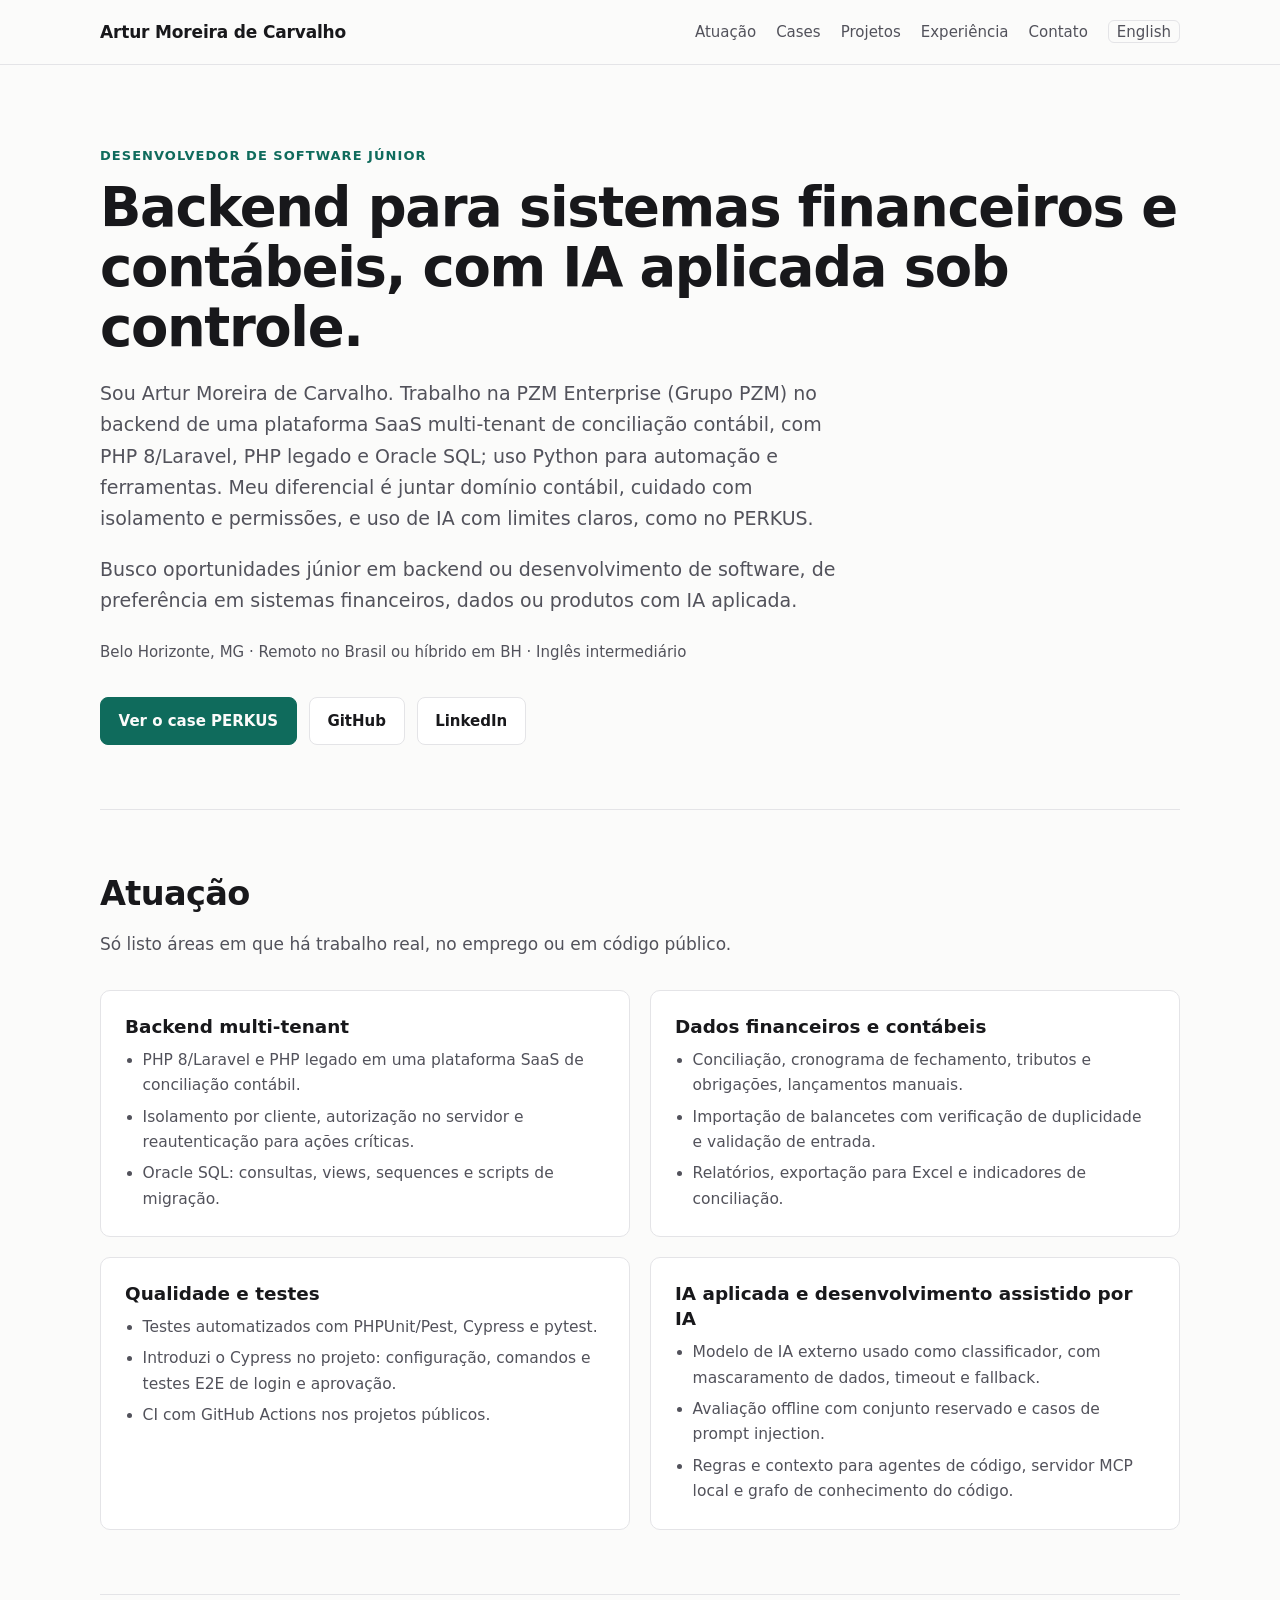
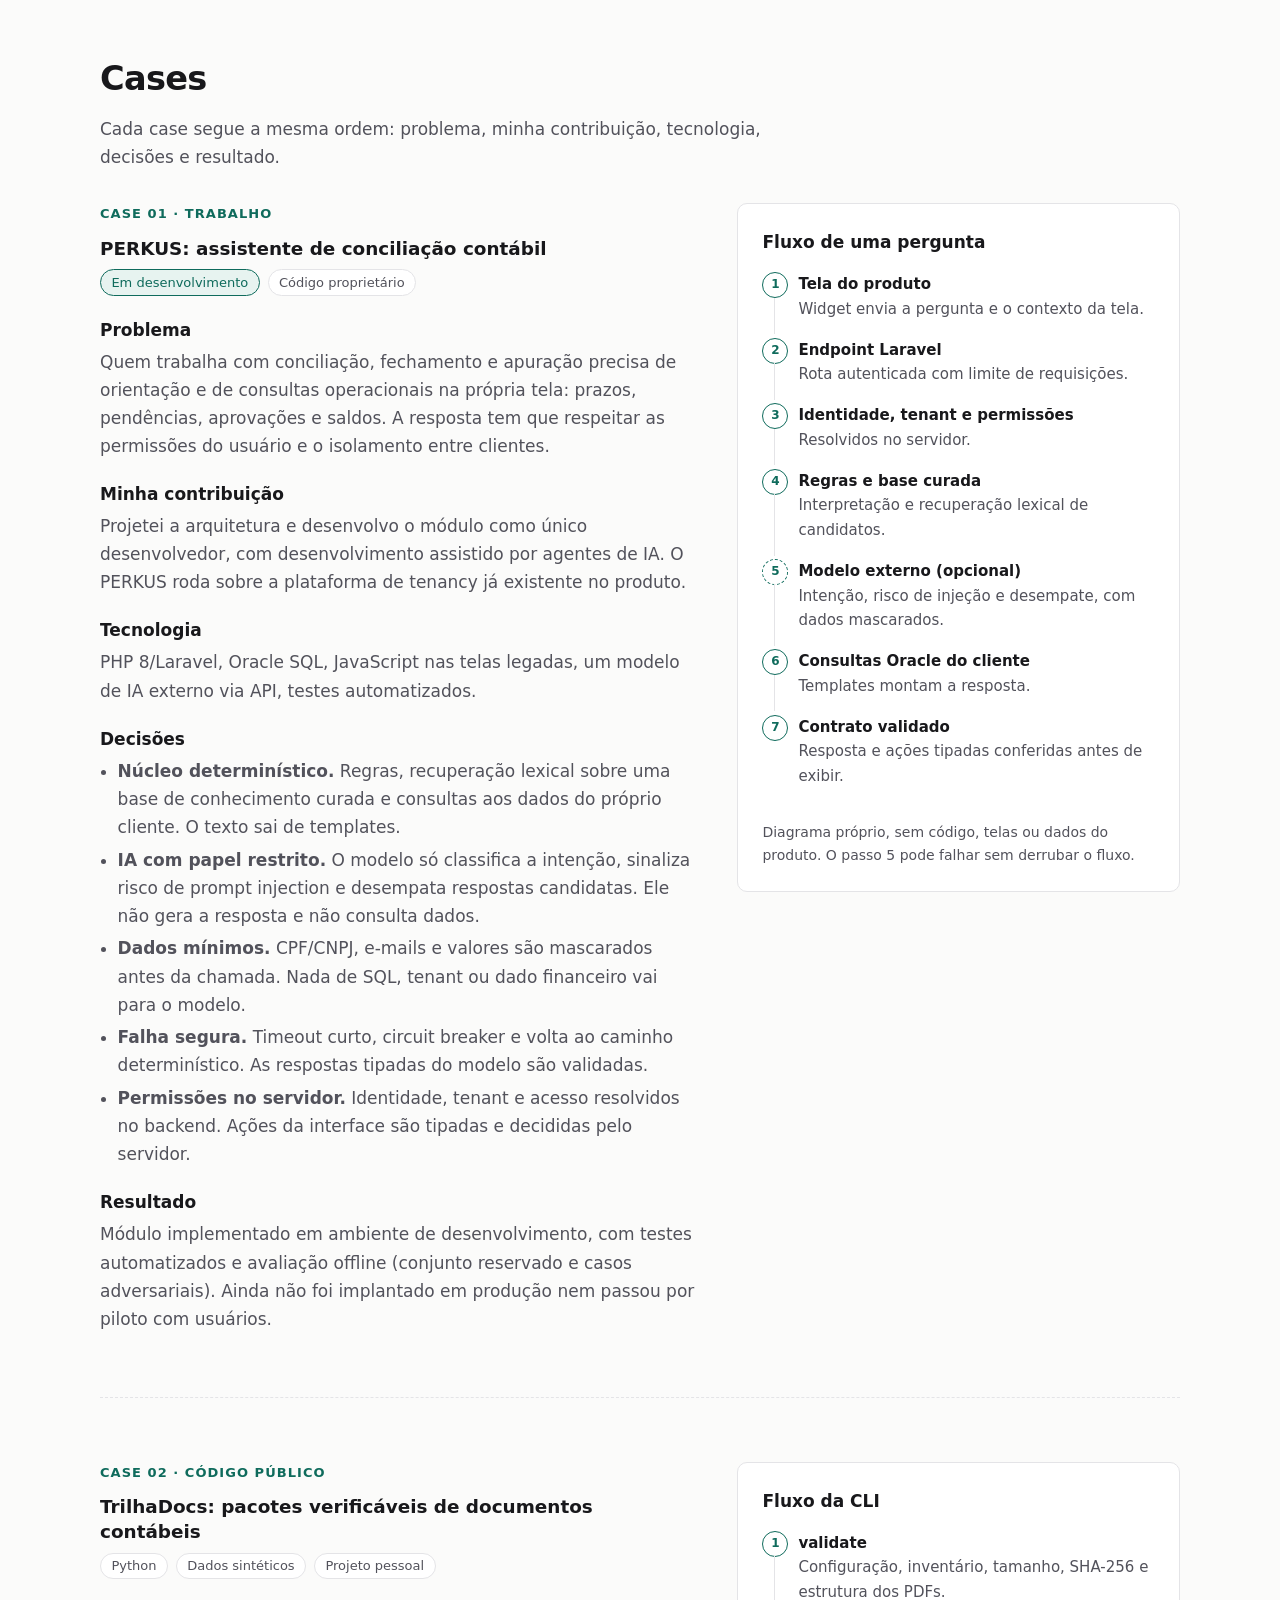
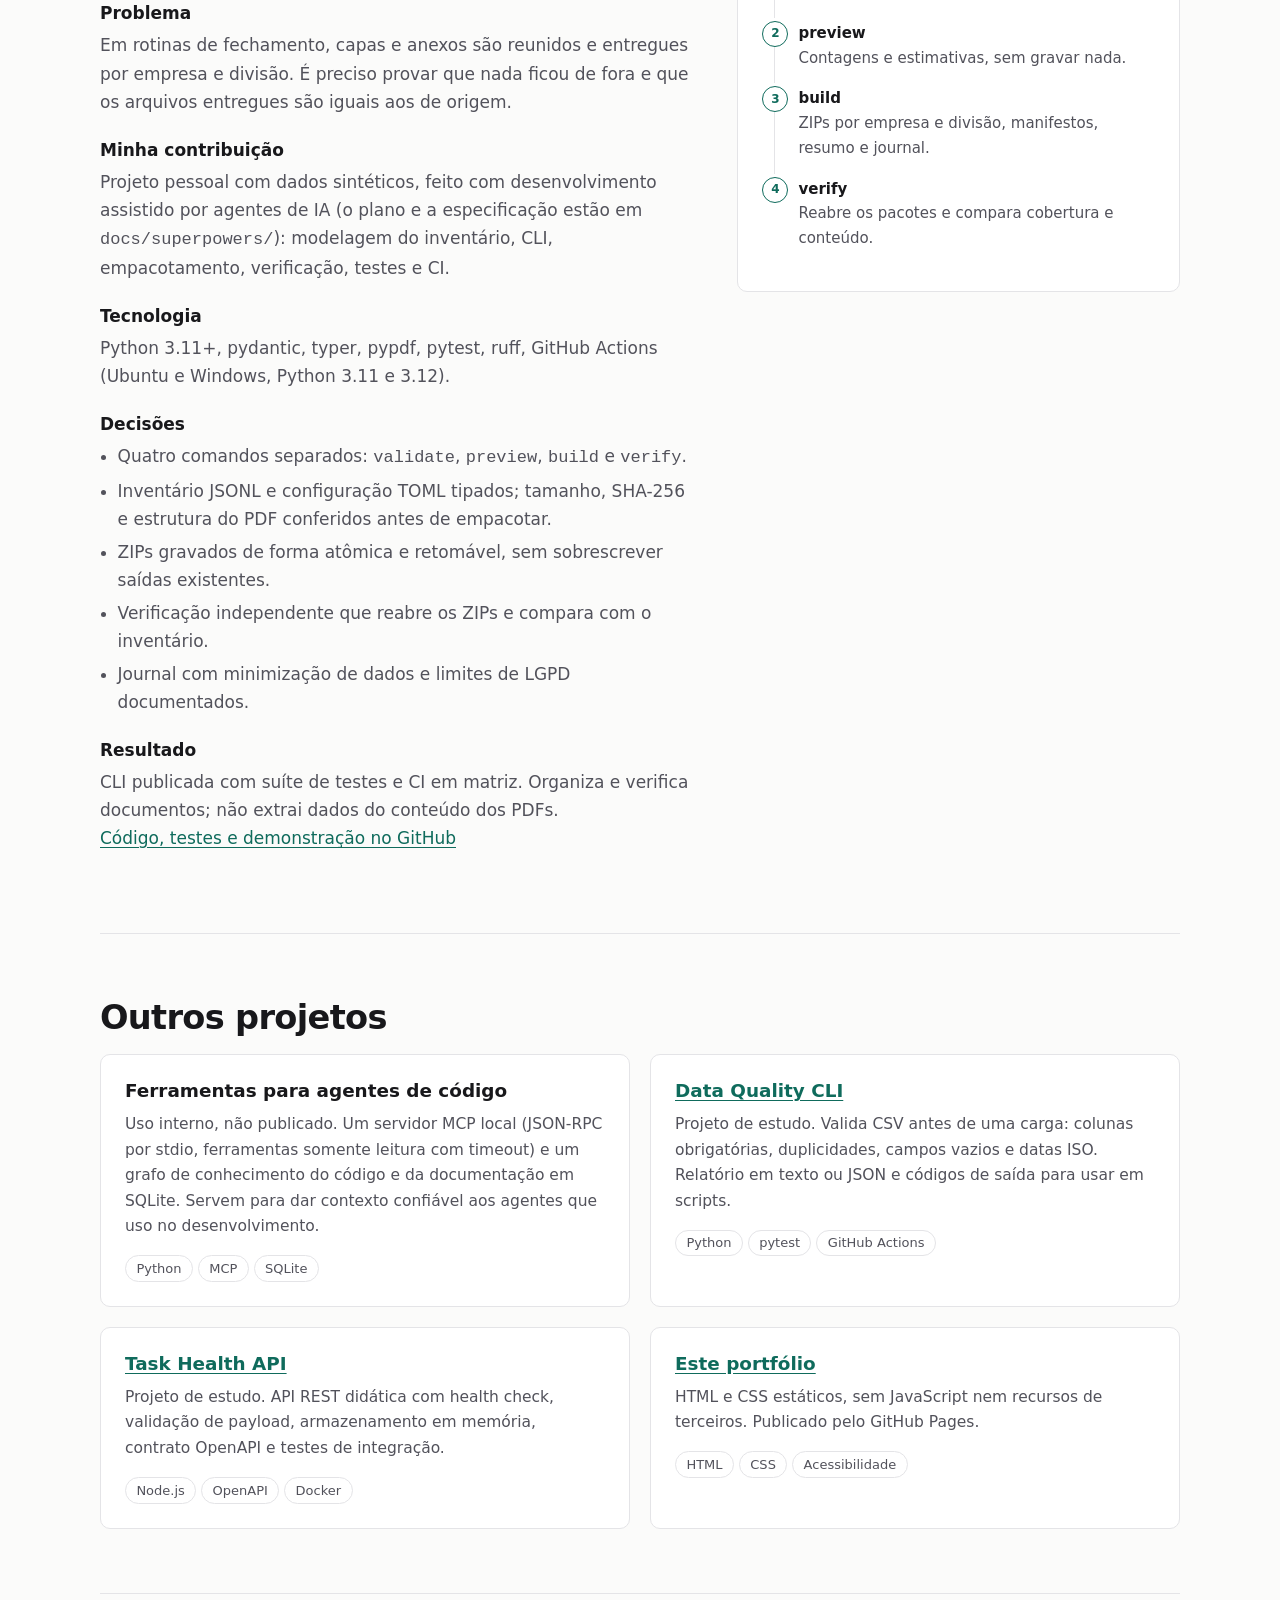
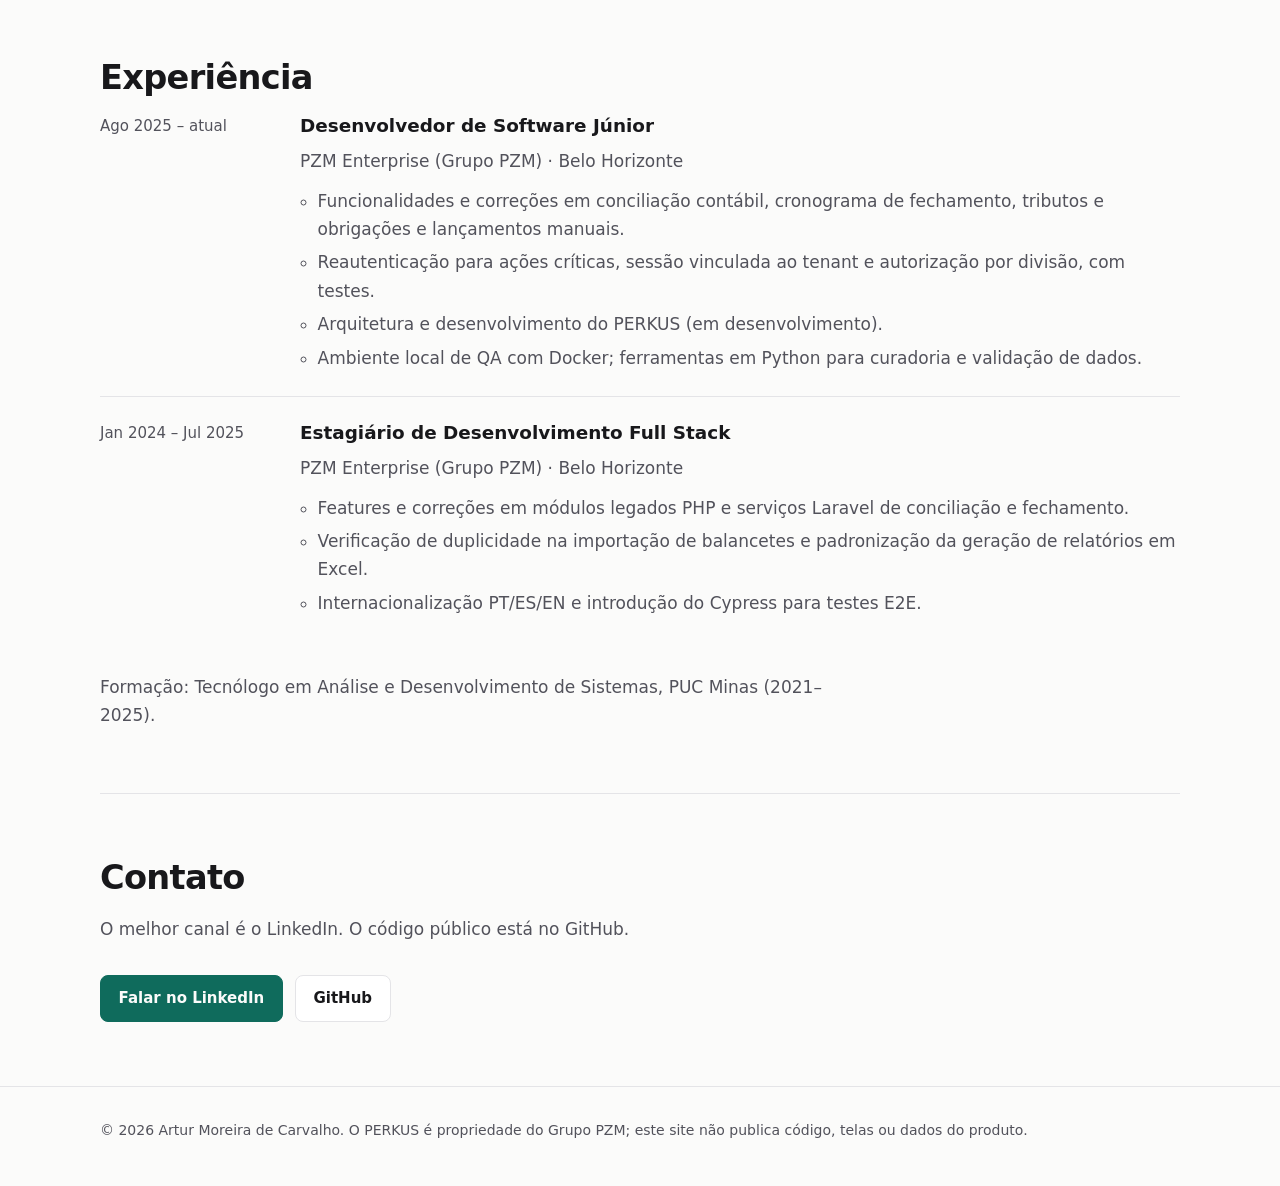
==== index.html @ d2b2ecf2 "fix: align Python role, intern title and TrilhaDocs authorship note" ====
<!doctype html>
<html lang="pt-BR">
<head>
  <meta charset="utf-8" />
  <meta name="viewport" content="width=device-width, initial-scale=1" />
  <title>Artur Moreira de Carvalho | Desenvolvedor de Software Júnior · Backend e sistemas contábeis</title>
  <meta name="description" content="Desenvolvedor de software júnior em Belo Horizonte. Backend PHP/Laravel, SQL/Oracle e Python em sistemas financeiros e contábeis multi-tenant. Case PERKUS: IA aplicada com controles." />
  <meta name="author" content="Artur Moreira de Carvalho" />
  <meta name="theme-color" content="#fbfbfa" media="(prefers-color-scheme: light)" />
  <meta name="theme-color" content="#111113" media="(prefers-color-scheme: dark)" />
  <link rel="canonical" href="https://arturmoreiradecarvalho.github.io/artur-portfolio/" />
  <link rel="alternate" hreflang="pt-BR" href="https://arturmoreiradecarvalho.github.io/artur-portfolio/" />
  <link rel="alternate" hreflang="en" href="https://arturmoreiradecarvalho.github.io/artur-portfolio/en/" />
  <link rel="alternate" hreflang="x-default" href="https://arturmoreiradecarvalho.github.io/artur-portfolio/" />
  <meta property="og:type" content="profile" />
  <meta property="og:locale" content="pt_BR" />
  <meta property="og:locale:alternate" content="en_US" />
  <meta property="og:site_name" content="Artur Moreira de Carvalho" />
  <meta property="og:url" content="https://arturmoreiradecarvalho.github.io/artur-portfolio/" />
  <meta property="og:title" content="Artur Moreira de Carvalho | Backend, sistemas contábeis e IA aplicada" />
  <meta property="og:description" content="Backend PHP/Laravel, SQL/Oracle e Python em sistemas financeiros e contábeis multi-tenant. Cases PERKUS e TrilhaDocs." />
  <meta property="og:image" content="https://arturmoreiradecarvalho.github.io/artur-portfolio/og-image.png" />
  <meta property="og:image:alt" content="Artur Moreira de Carvalho, Desenvolvedor de Software Júnior. Backend PHP/Laravel, SQL/Oracle e Python. Sistemas financeiros e contábeis. IA aplicada." />
  <meta property="og:image:width" content="1200" />
  <meta property="og:image:height" content="630" />
  <meta name="twitter:card" content="summary_large_image" />
  <meta name="twitter:title" content="Artur Moreira de Carvalho | Backend, sistemas contábeis e IA aplicada" />
  <meta name="twitter:description" content="Backend PHP/Laravel, SQL/Oracle e Python em sistemas financeiros e contábeis. Cases PERKUS e TrilhaDocs." />
  <meta name="twitter:image" content="https://arturmoreiradecarvalho.github.io/artur-portfolio/og-image.png" />
  <link rel="icon" href="assets/favicon.svg" type="image/svg+xml" />
  <link rel="stylesheet" href="styles.css" />
  <script type="application/ld+json">
  {
    "@context": "https://schema.org",
    "@type": "Person",
    "name": "Artur Moreira de Carvalho",
    "jobTitle": "Desenvolvedor de Software Júnior",
    "worksFor": { "@type": "Organization", "name": "Grupo PZM" },
    "address": { "@type": "PostalAddress", "addressLocality": "Belo Horizonte", "addressRegion": "MG", "addressCountry": "BR" },
    "url": "https://arturmoreiradecarvalho.github.io/artur-portfolio/",
    "sameAs": ["https://github.com/ArturMoreiraDeCarvalho", "https://www.linkedin.com/in/artur-moreira-de-carvalho3336/"],
    "knowsAbout": ["PHP", "Laravel", "SQL", "Oracle Database", "Python", "Multi-tenant SaaS", "Accounting reconciliation", "Applied AI", "Automated testing"]
  }
  </script>
</head>
<body>
  <a class="skip-link" href="#conteudo">Pular para o conteúdo</a>
  <header class="site-header">
    <nav class="nav container" aria-label="Navegação principal">
      <a class="brand" href="#conteudo">Artur Moreira de Carvalho</a>
      <ul>
        <li><a href="#atuacao">Atuação</a></li>
        <li><a href="#cases">Cases</a></li>
        <li><a href="#projetos">Projetos</a></li>
        <li><a href="#experiencia">Experiência</a></li>
        <li><a href="#contato">Contato</a></li>
        <li><a class="lang" href="en/" hreflang="en" lang="en">English</a></li>
      </ul>
    </nav>
  </header>

  <main id="conteudo">
    <section class="hero container" aria-labelledby="titulo">
      <p class="eyebrow">Desenvolvedor de Software Júnior</p>
      <h1 id="titulo">Backend para sistemas financeiros e contábeis, com IA aplicada sob controle.</h1>
      <p class="lead">Sou Artur Moreira de Carvalho. Trabalho na PZM Enterprise (Grupo PZM) no backend de uma plataforma SaaS multi-tenant de conciliação contábil, com PHP 8/Laravel, PHP legado e Oracle SQL; uso Python para automação e ferramentas. Meu diferencial é juntar domínio contábil, cuidado com isolamento e permissões, e uso de IA com limites claros, como no PERKUS.</p>
      <p class="lead">Busco oportunidades júnior em backend ou desenvolvimento de software, de preferência em sistemas financeiros, dados ou produtos com IA aplicada.</p>
      <p class="meta">Belo Horizonte, MG · Remoto no Brasil ou híbrido em BH · Inglês intermediário</p>
      <div class="actions">
        <a class="button primary" href="#perkus">Ver o case PERKUS</a>
        <a class="button" href="https://github.com/ArturMoreiraDeCarvalho" rel="noopener noreferrer">GitHub</a>
        <a class="button" href="https://www.linkedin.com/in/artur-moreira-de-carvalho3336/" rel="noopener noreferrer">LinkedIn</a>
      </div>
    </section>

    <section id="atuacao" class="section container" aria-labelledby="atuacao-titulo">
      <h2 id="atuacao-titulo">Atuação</h2>
      <p class="section-intro">Só listo áreas em que há trabalho real, no emprego ou em código público.</p>
      <div class="grid grid-2">
        <article class="card">
          <h3>Backend multi-tenant</h3>
          <ul>
            <li>PHP 8/Laravel e PHP legado em uma plataforma SaaS de conciliação contábil.</li>
            <li>Isolamento por cliente, autorização no servidor e reautenticação para ações críticas.</li>
            <li>Oracle SQL: consultas, views, sequences e scripts de migração.</li>
          </ul>
        </article>
        <article class="card">
          <h3>Dados financeiros e contábeis</h3>
          <ul>
            <li>Conciliação, cronograma de fechamento, tributos e obrigações, lançamentos manuais.</li>
            <li>Importação de balancetes com verificação de duplicidade e validação de entrada.</li>
            <li>Relatórios, exportação para Excel e indicadores de conciliação.</li>
          </ul>
        </article>
        <article class="card">
          <h3>Qualidade e testes</h3>
          <ul>
            <li>Testes automatizados com PHPUnit/Pest, Cypress e pytest.</li>
            <li>Introduzi o Cypress no projeto: configuração, comandos e testes E2E de login e aprovação.</li>
            <li>CI com GitHub Actions nos projetos públicos.</li>
          </ul>
        </article>
        <article class="card">
          <h3>IA aplicada e desenvolvimento assistido por IA</h3>
          <ul>
            <li>Modelo de IA externo usado como classificador, com mascaramento de dados, timeout e fallback.</li>
            <li>Avaliação offline com conjunto reservado e casos de prompt injection.</li>
            <li>Regras e contexto para agentes de código, servidor MCP local e grafo de conhecimento do código.</li>
          </ul>
        </article>
      </div>
    </section>

    <section id="cases" class="section container" aria-labelledby="cases-titulo">
      <h2 id="cases-titulo">Cases</h2>
      <p class="section-intro">Cada case segue a mesma ordem: problema, minha contribuição, tecnologia, decisões e resultado.</p>

      <article id="perkus" class="case" aria-labelledby="perkus-titulo">
        <div>
          <p class="eyebrow">Case 01 · Trabalho</p>
          <h3 id="perkus-titulo">PERKUS: assistente de conciliação contábil</h3>
          <div class="case-meta"><span class="tag status">Em desenvolvimento</span><span class="tag">Código proprietário</span></div>
          <dl>
            <dt>Problema</dt>
            <dd>Quem trabalha com conciliação, fechamento e apuração precisa de orientação e de consultas operacionais na própria tela: prazos, pendências, aprovações e saldos. A resposta tem que respeitar as permissões do usuário e o isolamento entre clientes.</dd>
            <dt>Minha contribuição</dt>
            <dd>Projetei a arquitetura e desenvolvo o módulo como único desenvolvedor, com desenvolvimento assistido por agentes de IA. O PERKUS roda sobre a plataforma de tenancy já existente no produto.</dd>
            <dt>Tecnologia</dt>
            <dd>PHP 8/Laravel, Oracle SQL, JavaScript nas telas legadas, um modelo de IA externo via API, testes automatizados.</dd>
            <dt>Decisões</dt>
            <dd>
              <ul>
                <li><strong>Núcleo determinístico.</strong> Regras, recuperação lexical sobre uma base de conhecimento curada e consultas aos dados do próprio cliente. O texto sai de templates.</li>
                <li><strong>IA com papel restrito.</strong> O modelo só classifica a intenção, sinaliza risco de prompt injection e desempata respostas candidatas. Ele não gera a resposta e não consulta dados.</li>
                <li><strong>Dados mínimos.</strong> CPF/CNPJ, e-mails e valores são mascarados antes da chamada. Nada de SQL, tenant ou dado financeiro vai para o modelo.</li>
                <li><strong>Falha segura.</strong> Timeout curto, circuit breaker e volta ao caminho determinístico. As respostas tipadas do modelo são validadas.</li>
                <li><strong>Permissões no servidor.</strong> Identidade, tenant e acesso resolvidos no backend. Ações da interface são tipadas e decididas pelo servidor.</li>
              </ul>
            </dd>
            <dt>Resultado</dt>
            <dd>Módulo implementado em ambiente de desenvolvimento, com testes automatizados e avaliação offline (conjunto reservado e casos adversariais). Ainda não foi implantado em produção nem passou por piloto com usuários.</dd>
          </dl>
        </div>
        <figure class="diagram" aria-labelledby="perkus-fluxo">
          <figcaption id="perkus-fluxo">Fluxo de uma pergunta</figcaption>
          <ol>
            <li><strong>Tela do produto</strong>Widget envia a pergunta e o contexto da tela.</li>
            <li><strong>Endpoint Laravel</strong>Rota autenticada com limite de requisições.</li>
            <li><strong>Identidade, tenant e permissões</strong>Resolvidos no servidor.</li>
            <li><strong>Regras e base curada</strong>Interpretação e recuperação lexical de candidatos.</li>
            <li class="optional"><strong>Modelo externo (opcional)</strong>Intenção, risco de injeção e desempate, com dados mascarados.</li>
            <li><strong>Consultas Oracle do cliente</strong>Templates montam a resposta.</li>
            <li><strong>Contrato validado</strong>Resposta e ações tipadas conferidas antes de exibir.</li>
          </ol>
          <p class="note">Diagrama próprio, sem código, telas ou dados do produto. O passo 5 pode falhar sem derrubar o fluxo.</p>
        </figure>
      </article>

      <article id="trilhadocs" class="case" aria-labelledby="trilhadocs-titulo">
        <div>
          <p class="eyebrow">Case 02 · Código público</p>
          <h3 id="trilhadocs-titulo">TrilhaDocs: pacotes verificáveis de documentos contábeis</h3>
          <div class="case-meta"><span class="tag">Python</span><span class="tag">Dados sintéticos</span><span class="tag">Projeto pessoal</span></div>
          <dl>
            <dt>Problema</dt>
            <dd>Em rotinas de fechamento, capas e anexos são reunidos e entregues por empresa e divisão. É preciso provar que nada ficou de fora e que os arquivos entregues são iguais aos de origem.</dd>
            <dt>Minha contribuição</dt>
            <dd>Projeto pessoal com dados sintéticos, feito com desenvolvimento assistido por agentes de IA (o plano e a especificação estão em <code>docs/superpowers/</code>): modelagem do inventário, CLI, empacotamento, verificação, testes e CI.</dd>
            <dt>Tecnologia</dt>
            <dd>Python 3.11+, pydantic, typer, pypdf, pytest, ruff, GitHub Actions (Ubuntu e Windows, Python 3.11 e 3.12).</dd>
            <dt>Decisões</dt>
            <dd>
              <ul>
                <li>Quatro comandos separados: <code>validate</code>, <code>preview</code>, <code>build</code> e <code>verify</code>.</li>
                <li>Inventário JSONL e configuração TOML tipados; tamanho, SHA-256 e estrutura do PDF conferidos antes de empacotar.</li>
                <li>ZIPs gravados de forma atômica e retomável, sem sobrescrever saídas existentes.</li>
                <li>Verificação independente que reabre os ZIPs e compara com o inventário.</li>
                <li>Journal com minimização de dados e limites de LGPD documentados.</li>
              </ul>
            </dd>
            <dt>Resultado</dt>
            <dd>CLI publicada com suíte de testes e CI em matriz. Organiza e verifica documentos; não extrai dados do conteúdo dos PDFs.</dd>
          </dl>
          <p><a href="https://github.com/ArturMoreiraDeCarvalho/trilhadocs" rel="noopener noreferrer">Código, testes e demonstração no GitHub</a></p>
        </div>
        <figure class="diagram" aria-labelledby="trilhadocs-fluxo">
          <figcaption id="trilhadocs-fluxo">Fluxo da CLI</figcaption>
          <ol>
            <li><strong>validate</strong>Configuração, inventário, tamanho, SHA-256 e estrutura dos PDFs.</li>
            <li><strong>preview</strong>Contagens e estimativas, sem gravar nada.</li>
            <li><strong>build</strong>ZIPs por empresa e divisão, manifestos, resumo e journal.</li>
            <li><strong>verify</strong>Reabre os pacotes e compara cobertura e conteúdo.</li>
          </ol>
        </figure>
      </article>
    </section>

    <section id="projetos" class="section container" aria-labelledby="projetos-titulo">
      <h2 id="projetos-titulo">Outros projetos</h2>
      <div class="grid grid-2">
        <article class="card">
          <h3>Ferramentas para agentes de código</h3>
          <p>Uso interno, não publicado. Um servidor MCP local (JSON-RPC por stdio, ferramentas somente leitura com timeout) e um grafo de conhecimento do código e da documentação em SQLite. Servem para dar contexto confiável aos agentes que uso no desenvolvimento.</p>
          <p><span class="tag">Python</span> <span class="tag">MCP</span> <span class="tag">SQLite</span></p>
        </article>
        <article class="card">
          <h3><a href="https://github.com/ArturMoreiraDeCarvalho/python-data-quality-cli" rel="noopener noreferrer">Data Quality CLI</a></h3>
          <p>Projeto de estudo. Valida CSV antes de uma carga: colunas obrigatórias, duplicidades, campos vazios e datas ISO. Relatório em texto ou JSON e códigos de saída para usar em scripts.</p>
          <p><span class="tag">Python</span> <span class="tag">pytest</span> <span class="tag">GitHub Actions</span></p>
        </article>
        <article class="card">
          <h3><a href="https://github.com/ArturMoreiraDeCarvalho/node-rest-api-healthcheck" rel="noopener noreferrer">Task Health API</a></h3>
          <p>Projeto de estudo. API REST didática com health check, validação de payload, armazenamento em memória, contrato OpenAPI e testes de integração.</p>
          <p><span class="tag">Node.js</span> <span class="tag">OpenAPI</span> <span class="tag">Docker</span></p>
        </article>
        <article class="card">
          <h3><a href="https://github.com/ArturMoreiraDeCarvalho/artur-portfolio" rel="noopener noreferrer">Este portfólio</a></h3>
          <p>HTML e CSS estáticos, sem JavaScript nem recursos de terceiros. Publicado pelo GitHub Pages.</p>
          <p><span class="tag">HTML</span> <span class="tag">CSS</span> <span class="tag">Acessibilidade</span></p>
        </article>
      </div>
    </section>

    <section id="experiencia" class="section container" aria-labelledby="experiencia-titulo">
      <h2 id="experiencia-titulo">Experiência</h2>
      <ol class="timeline">
        <li>
          <p class="period">Ago 2025 – atual</p>
          <div>
            <h3>Desenvolvedor de Software Júnior</h3>
            <p class="org">PZM Enterprise (Grupo PZM) · Belo Horizonte</p>
            <ul>
              <li>Funcionalidades e correções em conciliação contábil, cronograma de fechamento, tributos e obrigações e lançamentos manuais.</li>
              <li>Reautenticação para ações críticas, sessão vinculada ao tenant e autorização por divisão, com testes.</li>
              <li>Arquitetura e desenvolvimento do PERKUS (em desenvolvimento).</li>
              <li>Ambiente local de QA com Docker; ferramentas em Python para curadoria e validação de dados.</li>
            </ul>
          </div>
        </li>
        <li>
          <p class="period">Jan 2024 – Jul 2025</p>
          <div>
            <h3>Estagiário de Desenvolvimento Full Stack</h3>
            <p class="org">PZM Enterprise (Grupo PZM) · Belo Horizonte</p>
            <ul>
              <li>Features e correções em módulos legados PHP e serviços Laravel de conciliação e fechamento.</li>
              <li>Verificação de duplicidade na importação de balancetes e padronização da geração de relatórios em Excel.</li>
              <li>Internacionalização PT/ES/EN e introdução do Cypress para testes E2E.</li>
            </ul>
          </div>
        </li>
      </ol>
      <p class="section-intro education">Formação: Tecnólogo em Análise e Desenvolvimento de Sistemas, PUC Minas (2021–2025).</p>
    </section>

    <section id="contato" class="section container" aria-labelledby="contato-titulo">
      <h2 id="contato-titulo">Contato</h2>
      <p class="section-intro">O melhor canal é o LinkedIn. O código público está no GitHub.</p>
      <div class="actions">
        <a class="button primary" href="https://www.linkedin.com/in/artur-moreira-de-carvalho3336/" rel="noopener noreferrer">Falar no LinkedIn</a>
        <a class="button" href="https://github.com/ArturMoreiraDeCarvalho" rel="noopener noreferrer">GitHub</a>
      </div>
    </section>
  </main>

  <footer class="site-footer">
    <div class="container"><p>© 2026 Artur Moreira de Carvalho. O PERKUS é propriedade do Grupo PZM; este site não publica código, telas ou dados do produto.</p></div>
  </footer>
</body>
</html>
---- styles.css ----
:root {
  color-scheme: light dark;
  --bg: #fbfbfa;
  --surface: #ffffff;
  --text: #18181b;
  --muted: #52525b;
  --line: #e4e4e7;
  --accent: #0f6b5c;
  --accent-soft: #e7f3f0;
  --max: 1080px;
}
@media (prefers-color-scheme: dark) {
  :root { --bg: #111113; --surface: #18181b; --text: #f4f4f5; --muted: #a1a1aa; --line: #2e2e33; --accent: #5fd0b8; --accent-soft: #15302b; }
}
* { box-sizing: border-box; }
html { scroll-padding-top: 5rem; -webkit-text-size-adjust: 100%; }
body { margin: 0; background: var(--bg); color: var(--text); font-family: system-ui, -apple-system, "Segoe UI", Roboto, "Helvetica Neue", Arial, sans-serif; font-size: 1.0625rem; line-height: 1.65; }
a { color: var(--accent); text-underline-offset: .18em; }
a:hover { text-decoration-thickness: 2px; }
:focus-visible { outline: 3px solid var(--accent); outline-offset: 3px; border-radius: 3px; }
h1, h2, h3, p, ul, ol, dl { margin-top: 0; }
h1 { font-size: clamp(2.2rem, 5vw, 3.4rem); line-height: 1.1; letter-spacing: -.025em; font-weight: 700; margin-bottom: 1.25rem; }
h2 { font-size: clamp(1.6rem, 3vw, 2.1rem); line-height: 1.2; letter-spacing: -.02em; font-weight: 700; margin-bottom: 1rem; }
h3 { font-size: 1.15rem; line-height: 1.35; font-weight: 650; margin-bottom: .5rem; }
.container { width: min(var(--max), 100% - 2.5rem); margin-inline: auto; }
.skip-link { position: absolute; left: 1rem; top: -4rem; padding: .6rem 1rem; background: var(--accent); color: var(--bg); z-index: 10; }
.skip-link:focus { top: 1rem; }

/* Header */
.site-header { position: sticky; top: 0; z-index: 5; background: var(--bg); border-bottom: 1px solid var(--line); }
.nav { display: flex; align-items: center; justify-content: space-between; gap: 1rem; min-height: 4rem; }
.brand { color: var(--text); font-weight: 700; text-decoration: none; letter-spacing: -.01em; }
.nav ul { display: flex; flex-wrap: wrap; gap: .25rem 1.25rem; list-style: none; margin: 0; padding: 0; font-size: .9375rem; }
.nav a:not(.brand) { color: var(--muted); text-decoration: none; }
.nav a:not(.brand):hover { color: var(--text); }
.nav .lang { color: var(--text); border: 1px solid var(--line); border-radius: 6px; padding: .1rem .5rem; }

/* Hero */
.hero { padding-block: 5rem 4rem; }
.eyebrow { color: var(--accent); font-size: .8125rem; font-weight: 650; letter-spacing: .08em; text-transform: uppercase; margin-bottom: .75rem; }
.lead { font-size: 1.1875rem; color: var(--muted); max-width: 46rem; }
.meta { color: var(--muted); font-size: .9375rem; margin-top: 1.5rem; }
.actions { display: flex; flex-wrap: wrap; gap: .75rem; margin-top: 2rem; }
.button { display: inline-block; padding: .65rem 1.1rem; border-radius: 8px; border: 1px solid var(--line); color: var(--text); font-weight: 600; font-size: .9375rem; text-decoration: none; background: var(--surface); }
.button:hover { border-color: var(--text); }
.button.primary { background: var(--accent); border-color: var(--accent); color: var(--bg); }

/* Sections */
.section { padding-block: 4rem; border-top: 1px solid var(--line); }
.section-intro { color: var(--muted); max-width: 46rem; margin-bottom: 2rem; }
.grid { display: grid; gap: 1.25rem; }
.grid-2 { grid-template-columns: repeat(2, minmax(0, 1fr)); }
.card { background: var(--surface); border: 1px solid var(--line); border-radius: 10px; padding: 1.5rem; }
.card p, .card li { color: var(--muted); font-size: .96875rem; }
.card ul { padding-left: 1.1rem; margin-bottom: 0; }
.card li + li { margin-top: .35rem; }
.card :last-child { margin-bottom: 0; }

/* Case studies */
.case { display: grid; grid-template-columns: minmax(0, 1.35fr) minmax(0, 1fr); gap: 2.5rem; align-items: start; }
.case + .case { margin-top: 4rem; padding-top: 4rem; border-top: 1px dashed var(--line); }
.case-meta { display: flex; flex-wrap: wrap; gap: .5rem; margin-bottom: 1.25rem; }
.tag { display: inline-block; border: 1px solid var(--line); border-radius: 999px; padding: .1rem .65rem; font-size: .8125rem; color: var(--muted); background: var(--surface); }
.tag.status { border-color: var(--accent); color: var(--accent); background: var(--accent-soft); }
.case dl { margin: 0; }
.case dt { font-weight: 650; margin-top: 1.25rem; }
.case dt:first-child { margin-top: 0; }
.case dd { margin: .25rem 0 0; color: var(--muted); }
.case dd ul { padding-left: 1.1rem; margin: .25rem 0 0; }
.case dd li + li { margin-top: .3rem; }
.diagram { margin: 0; background: var(--surface); border: 1px solid var(--line); border-radius: 10px; padding: 1.5rem; }
.diagram figcaption { font-weight: 650; margin-bottom: 1rem; }
.diagram ol { list-style: none; counter-reset: step; margin: 0; padding: 0; }
.diagram li { counter-increment: step; position: relative; padding: 0 0 1rem 2.25rem; font-size: .9375rem; color: var(--muted); }
.diagram li::before { content: counter(step); position: absolute; left: 0; top: 0; width: 1.5rem; height: 1.5rem; border-radius: 50%; border: 1px solid var(--accent); color: var(--accent); font-size: .75rem; font-weight: 700; display: grid; place-items: center; }
.diagram li:not(:last-child)::after { content: ""; position: absolute; left: .72rem; top: 1.6rem; bottom: .2rem; border-left: 1px solid var(--line); }
.diagram li strong { color: var(--text); display: block; font-weight: 600; }
.diagram li.optional::before { border-style: dashed; }
.note { font-size: .875rem; color: var(--muted); margin: 1rem 0 0; }

/* Experience */
.timeline { list-style: none; margin: 0; padding: 0; }
.timeline > li { display: grid; grid-template-columns: 11rem minmax(0, 1fr); gap: 1.5rem; padding-block: 1.5rem; border-top: 1px solid var(--line); }
.timeline > li:first-child { border-top: 0; padding-top: 0; }
.period { color: var(--muted); font-size: .9375rem; }
.org { color: var(--muted); margin-bottom: .75rem; }
.timeline ul { padding-left: 1.1rem; margin: 0; color: var(--muted); }
.timeline ul li + li { margin-top: .35rem; }
.education { margin: 2rem 0 0; }

/* Footer */
.site-footer { border-top: 1px solid var(--line); color: var(--muted); font-size: .875rem; padding-block: 2rem 3rem; }
.site-footer p { margin: 0; }

@media (max-width: 860px) {
  .case { grid-template-columns: 1fr; gap: 2rem; }
}
@media (max-width: 640px) {
  body { font-size: 1rem; }
  .nav { flex-direction: column; align-items: flex-start; gap: .5rem; padding-block: .75rem; }
  .site-header { position: static; }
  .hero { padding-block: 3rem 2.5rem; }
  .section { padding-block: 3rem; }
  .grid-2 { grid-template-columns: 1fr; }
  .timeline > li { grid-template-columns: 1fr; gap: .25rem; }
}
@media print {
  .site-header, .actions, .skip-link { display: none; }
  .section { border: 0; padding-block: 1.5rem; }
}
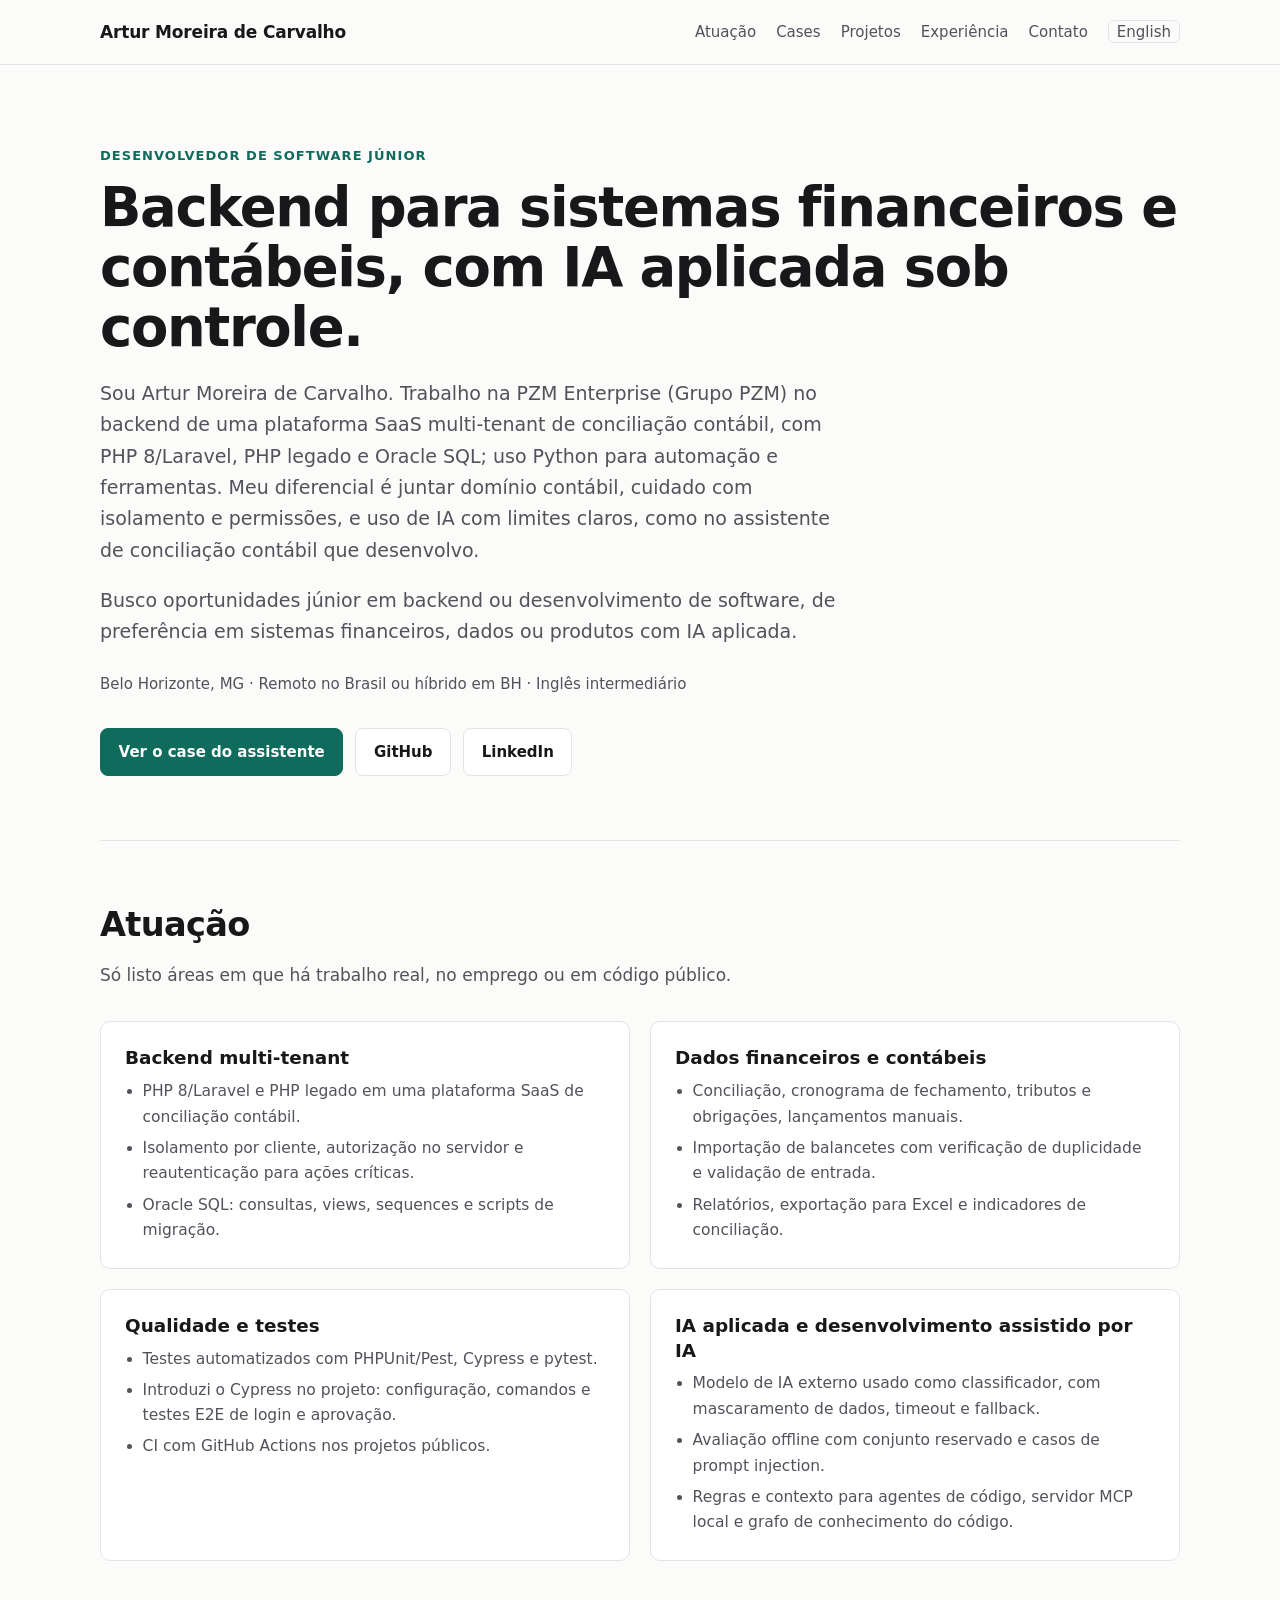
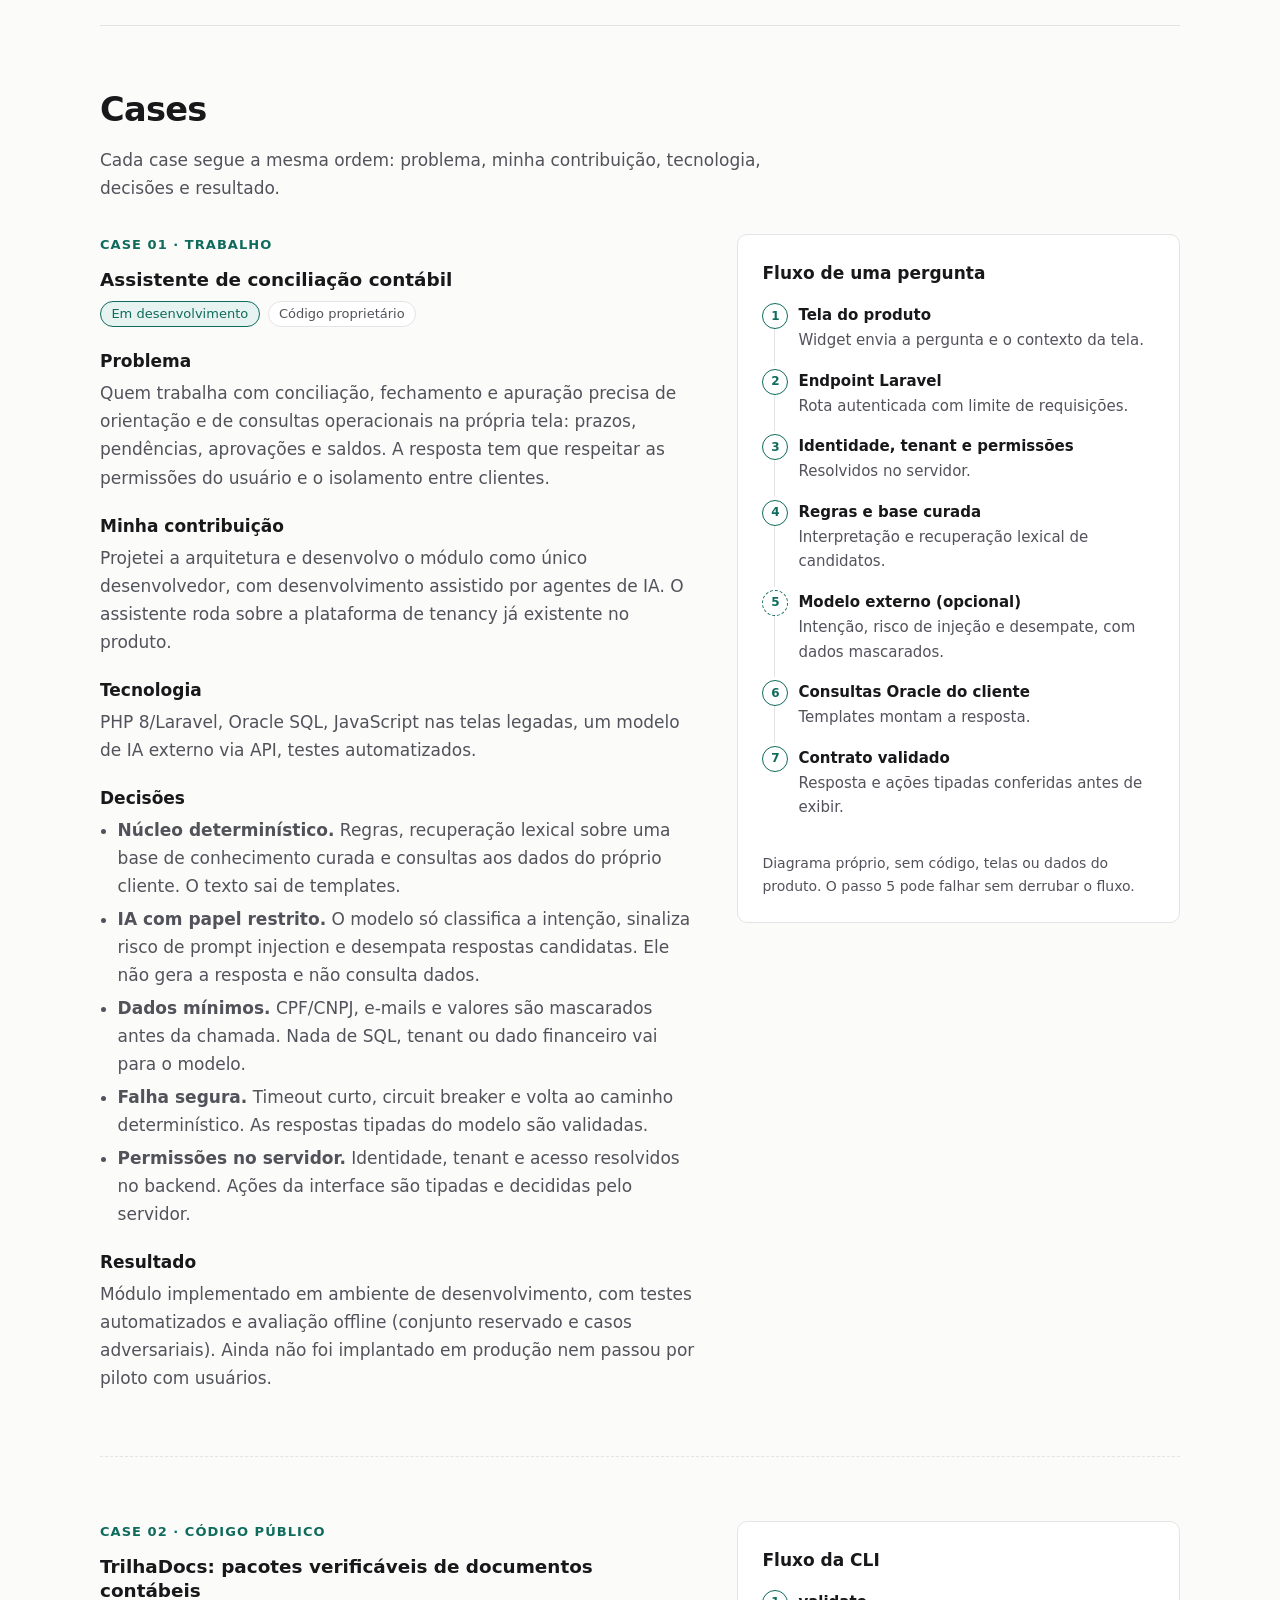
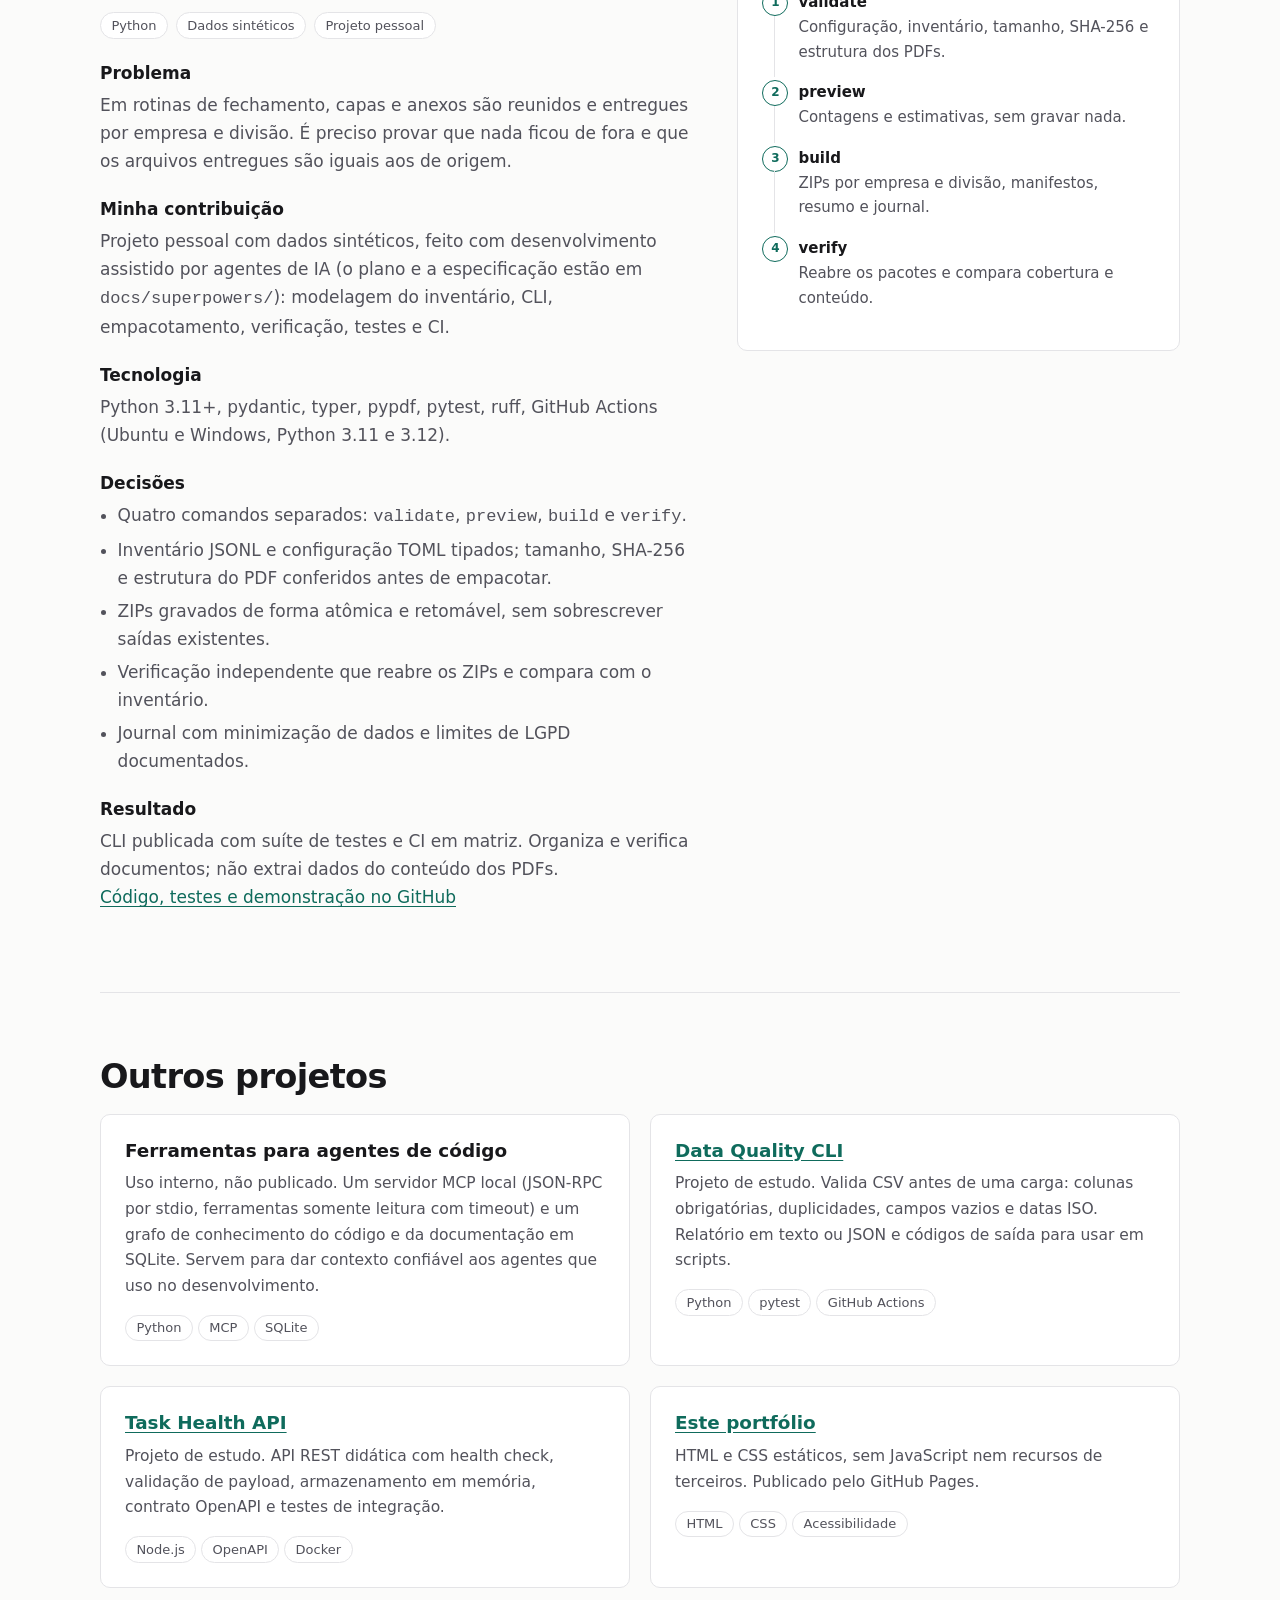
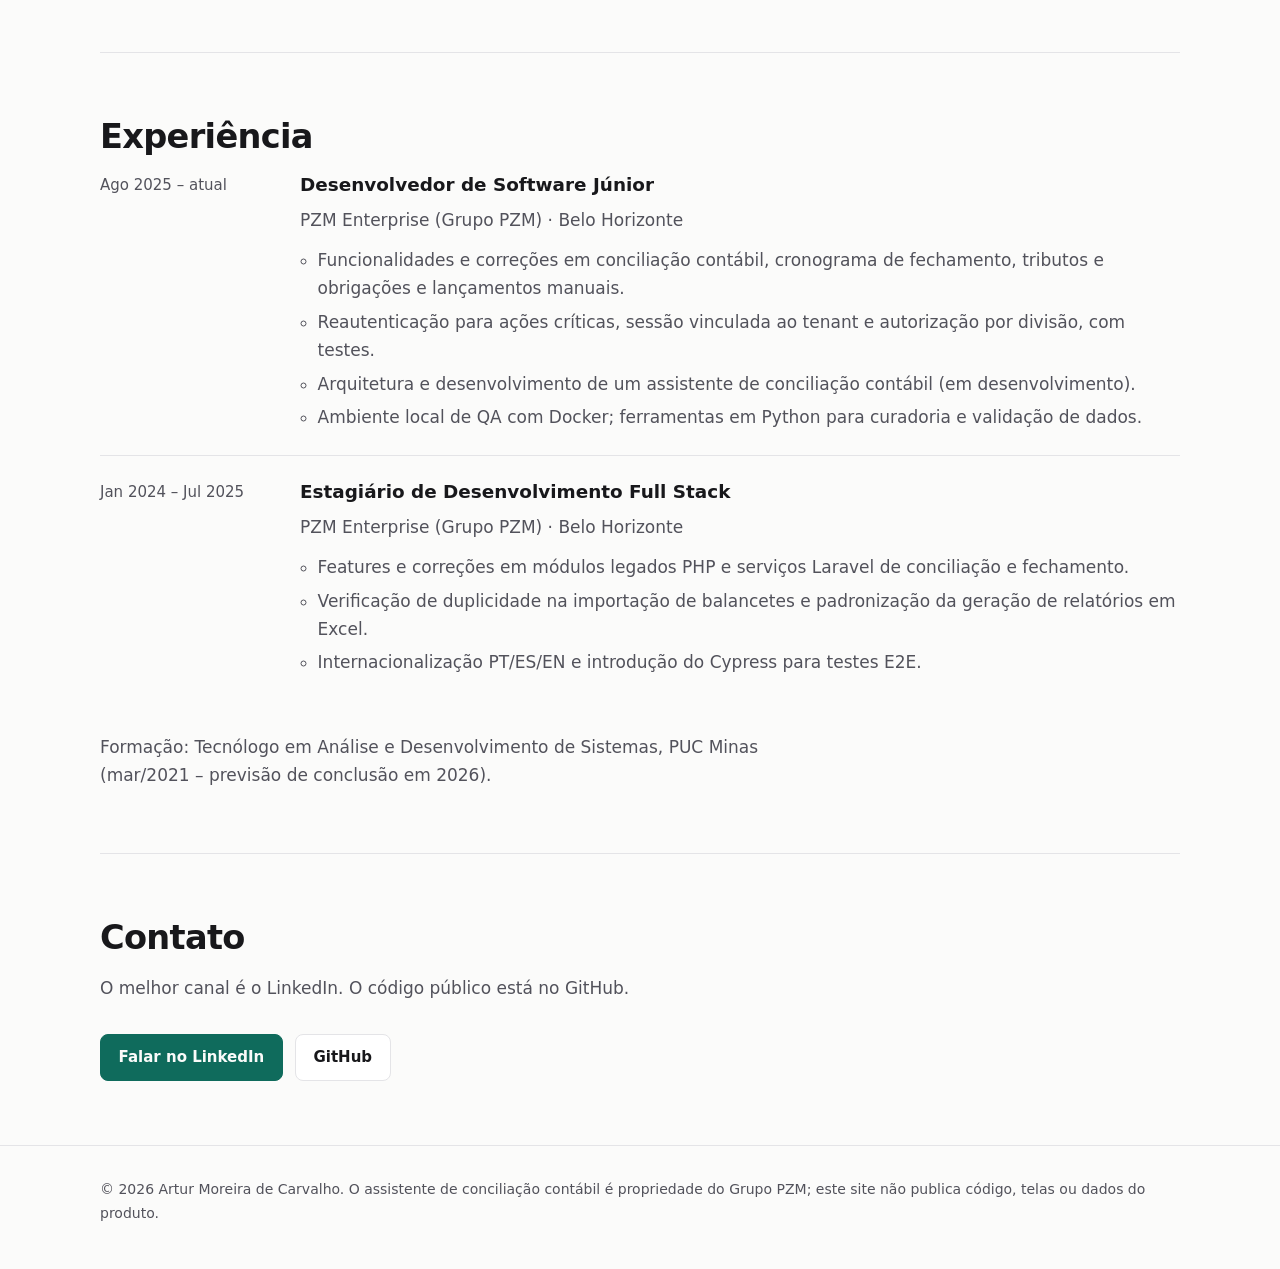
==== commit c3ae3ea9: "fix: replace internal product name with a generic description and update graduation date" ====
--- a/index.html
+++ b/index.html
@@ -4,7 +4,7 @@
   <meta charset="utf-8" />
   <meta name="viewport" content="width=device-width, initial-scale=1" />
   <title>Artur Moreira de Carvalho | Desenvolvedor de Software Júnior · Backend e sistemas contábeis</title>
-  <meta name="description" content="Desenvolvedor de software júnior em Belo Horizonte. Backend PHP/Laravel, SQL/Oracle e Python em sistemas financeiros e contábeis multi-tenant. Case PERKUS: IA aplicada com controles." />
+  <meta name="description" content="Desenvolvedor de software júnior em Belo Horizonte. Backend PHP/Laravel, SQL/Oracle e Python em sistemas financeiros e contábeis multi-tenant. Case do assistente de conciliação contábil: IA aplicada com controles." />
   <meta name="author" content="Artur Moreira de Carvalho" />
   <meta name="theme-color" content="#fbfbfa" media="(prefers-color-scheme: light)" />
   <meta name="theme-color" content="#111113" media="(prefers-color-scheme: dark)" />
@@ -18,14 +18,14 @@
   <meta property="og:site_name" content="Artur Moreira de Carvalho" />
   <meta property="og:url" content="https://arturmoreiradecarvalho.github.io/artur-portfolio/" />
   <meta property="og:title" content="Artur Moreira de Carvalho | Backend, sistemas contábeis e IA aplicada" />
-  <meta property="og:description" content="Backend PHP/Laravel, SQL/Oracle e Python em sistemas financeiros e contábeis multi-tenant. Cases PERKUS e TrilhaDocs." />
+  <meta property="og:description" content="Backend PHP/Laravel, SQL/Oracle e Python em sistemas financeiros e contábeis multi-tenant. Cases: assistente de conciliação contábil e TrilhaDocs." />
   <meta property="og:image" content="https://arturmoreiradecarvalho.github.io/artur-portfolio/og-image.png" />
   <meta property="og:image:alt" content="Artur Moreira de Carvalho, Desenvolvedor de Software Júnior. Backend PHP/Laravel, SQL/Oracle e Python. Sistemas financeiros e contábeis. IA aplicada." />
   <meta property="og:image:width" content="1200" />
   <meta property="og:image:height" content="630" />
   <meta name="twitter:card" content="summary_large_image" />
   <meta name="twitter:title" content="Artur Moreira de Carvalho | Backend, sistemas contábeis e IA aplicada" />
-  <meta name="twitter:description" content="Backend PHP/Laravel, SQL/Oracle e Python em sistemas financeiros e contábeis. Cases PERKUS e TrilhaDocs." />
+  <meta name="twitter:description" content="Backend PHP/Laravel, SQL/Oracle e Python em sistemas financeiros e contábeis. Cases: assistente de conciliação contábil e TrilhaDocs." />
   <meta name="twitter:image" content="https://arturmoreiradecarvalho.github.io/artur-portfolio/og-image.png" />
   <link rel="icon" href="assets/favicon.svg" type="image/svg+xml" />
   <link rel="stylesheet" href="styles.css" />
@@ -63,11 +63,11 @@
     <section class="hero container" aria-labelledby="titulo">
       <p class="eyebrow">Desenvolvedor de Software Júnior</p>
       <h1 id="titulo">Backend para sistemas financeiros e contábeis, com IA aplicada sob controle.</h1>
-      <p class="lead">Sou Artur Moreira de Carvalho. Trabalho na PZM Enterprise (Grupo PZM) no backend de uma plataforma SaaS multi-tenant de conciliação contábil, com PHP 8/Laravel, PHP legado e Oracle SQL; uso Python para automação e ferramentas. Meu diferencial é juntar domínio contábil, cuidado com isolamento e permissões, e uso de IA com limites claros, como no PERKUS.</p>
+      <p class="lead">Sou Artur Moreira de Carvalho. Trabalho na PZM Enterprise (Grupo PZM) no backend de uma plataforma SaaS multi-tenant de conciliação contábil, com PHP 8/Laravel, PHP legado e Oracle SQL; uso Python para automação e ferramentas. Meu diferencial é juntar domínio contábil, cuidado com isolamento e permissões, e uso de IA com limites claros, como no assistente de conciliação contábil que desenvolvo.</p>
       <p class="lead">Busco oportunidades júnior em backend ou desenvolvimento de software, de preferência em sistemas financeiros, dados ou produtos com IA aplicada.</p>
       <p class="meta">Belo Horizonte, MG · Remoto no Brasil ou híbrido em BH · Inglês intermediário</p>
       <div class="actions">
-        <a class="button primary" href="#perkus">Ver o case PERKUS</a>
+        <a class="button primary" href="#assistente-conciliacao">Ver o case do assistente</a>
         <a class="button" href="https://github.com/ArturMoreiraDeCarvalho" rel="noopener noreferrer">GitHub</a>
         <a class="button" href="https://www.linkedin.com/in/artur-moreira-de-carvalho3336/" rel="noopener noreferrer">LinkedIn</a>
       </div>
@@ -116,16 +116,17 @@
       <h2 id="cases-titulo">Cases</h2>
       <p class="section-intro">Cada case segue a mesma ordem: problema, minha contribuição, tecnologia, decisões e resultado.</p>
 
-      <article id="perkus" class="case" aria-labelledby="perkus-titulo">
+      <span id="perkus" aria-hidden="true"></span>
+      <article id="assistente-conciliacao" class="case" aria-labelledby="assistente-conciliacao-titulo">
         <div>
           <p class="eyebrow">Case 01 · Trabalho</p>
-          <h3 id="perkus-titulo">PERKUS: assistente de conciliação contábil</h3>
+          <h3 id="assistente-conciliacao-titulo">Assistente de conciliação contábil</h3>
           <div class="case-meta"><span class="tag status">Em desenvolvimento</span><span class="tag">Código proprietário</span></div>
           <dl>
             <dt>Problema</dt>
             <dd>Quem trabalha com conciliação, fechamento e apuração precisa de orientação e de consultas operacionais na própria tela: prazos, pendências, aprovações e saldos. A resposta tem que respeitar as permissões do usuário e o isolamento entre clientes.</dd>
             <dt>Minha contribuição</dt>
-            <dd>Projetei a arquitetura e desenvolvo o módulo como único desenvolvedor, com desenvolvimento assistido por agentes de IA. O PERKUS roda sobre a plataforma de tenancy já existente no produto.</dd>
+            <dd>Projetei a arquitetura e desenvolvo o módulo como único desenvolvedor, com desenvolvimento assistido por agentes de IA. O assistente roda sobre a plataforma de tenancy já existente no produto.</dd>
             <dt>Tecnologia</dt>
             <dd>PHP 8/Laravel, Oracle SQL, JavaScript nas telas legadas, um modelo de IA externo via API, testes automatizados.</dd>
             <dt>Decisões</dt>
@@ -142,8 +143,8 @@
             <dd>Módulo implementado em ambiente de desenvolvimento, com testes automatizados e avaliação offline (conjunto reservado e casos adversariais). Ainda não foi implantado em produção nem passou por piloto com usuários.</dd>
           </dl>
         </div>
-        <figure class="diagram" aria-labelledby="perkus-fluxo">
-          <figcaption id="perkus-fluxo">Fluxo de uma pergunta</figcaption>
+        <figure class="diagram" aria-labelledby="assistente-fluxo">
+          <figcaption id="assistente-fluxo">Fluxo de uma pergunta</figcaption>
           <ol>
             <li><strong>Tela do produto</strong>Widget envia a pergunta e o contexto da tela.</li>
             <li><strong>Endpoint Laravel</strong>Rota autenticada com limite de requisições.</li>
@@ -233,7 +234,7 @@
             <ul>
               <li>Funcionalidades e correções em conciliação contábil, cronograma de fechamento, tributos e obrigações e lançamentos manuais.</li>
               <li>Reautenticação para ações críticas, sessão vinculada ao tenant e autorização por divisão, com testes.</li>
-              <li>Arquitetura e desenvolvimento do PERKUS (em desenvolvimento).</li>
+              <li>Arquitetura e desenvolvimento de um assistente de conciliação contábil (em desenvolvimento).</li>
               <li>Ambiente local de QA com Docker; ferramentas em Python para curadoria e validação de dados.</li>
             </ul>
           </div>
@@ -251,7 +252,7 @@
           </div>
         </li>
       </ol>
-      <p class="section-intro education">Formação: Tecnólogo em Análise e Desenvolvimento de Sistemas, PUC Minas (2021–2025).</p>
+      <p class="section-intro education">Formação: Tecnólogo em Análise e Desenvolvimento de Sistemas, PUC Minas (mar/2021 – previsão de conclusão em 2026).</p>
     </section>
 
     <section id="contato" class="section container" aria-labelledby="contato-titulo">
@@ -265,7 +266,7 @@
   </main>
 
   <footer class="site-footer">
-    <div class="container"><p>© 2026 Artur Moreira de Carvalho. O PERKUS é propriedade do Grupo PZM; este site não publica código, telas ou dados do produto.</p></div>
+    <div class="container"><p>© 2026 Artur Moreira de Carvalho. O assistente de conciliação contábil é propriedade do Grupo PZM; este site não publica código, telas ou dados do produto.</p></div>
   </footer>
 </body>
 </html>
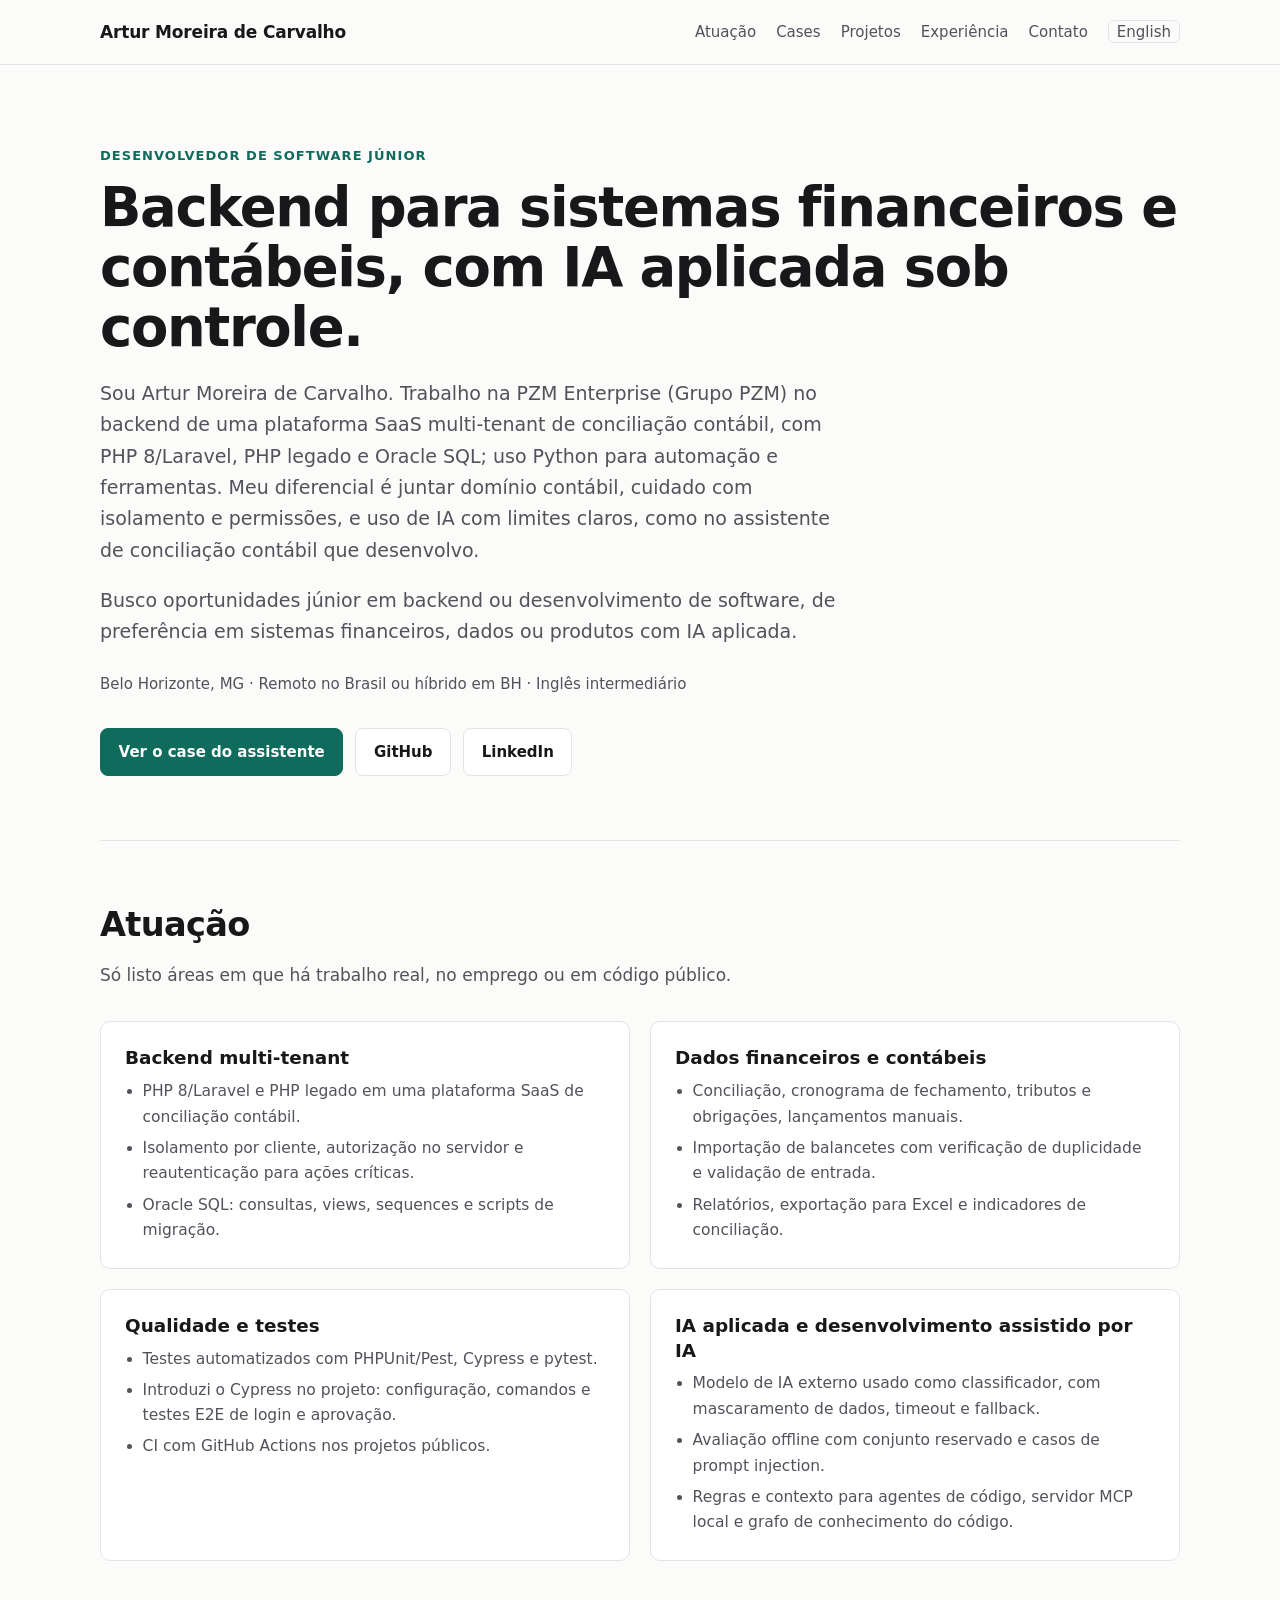
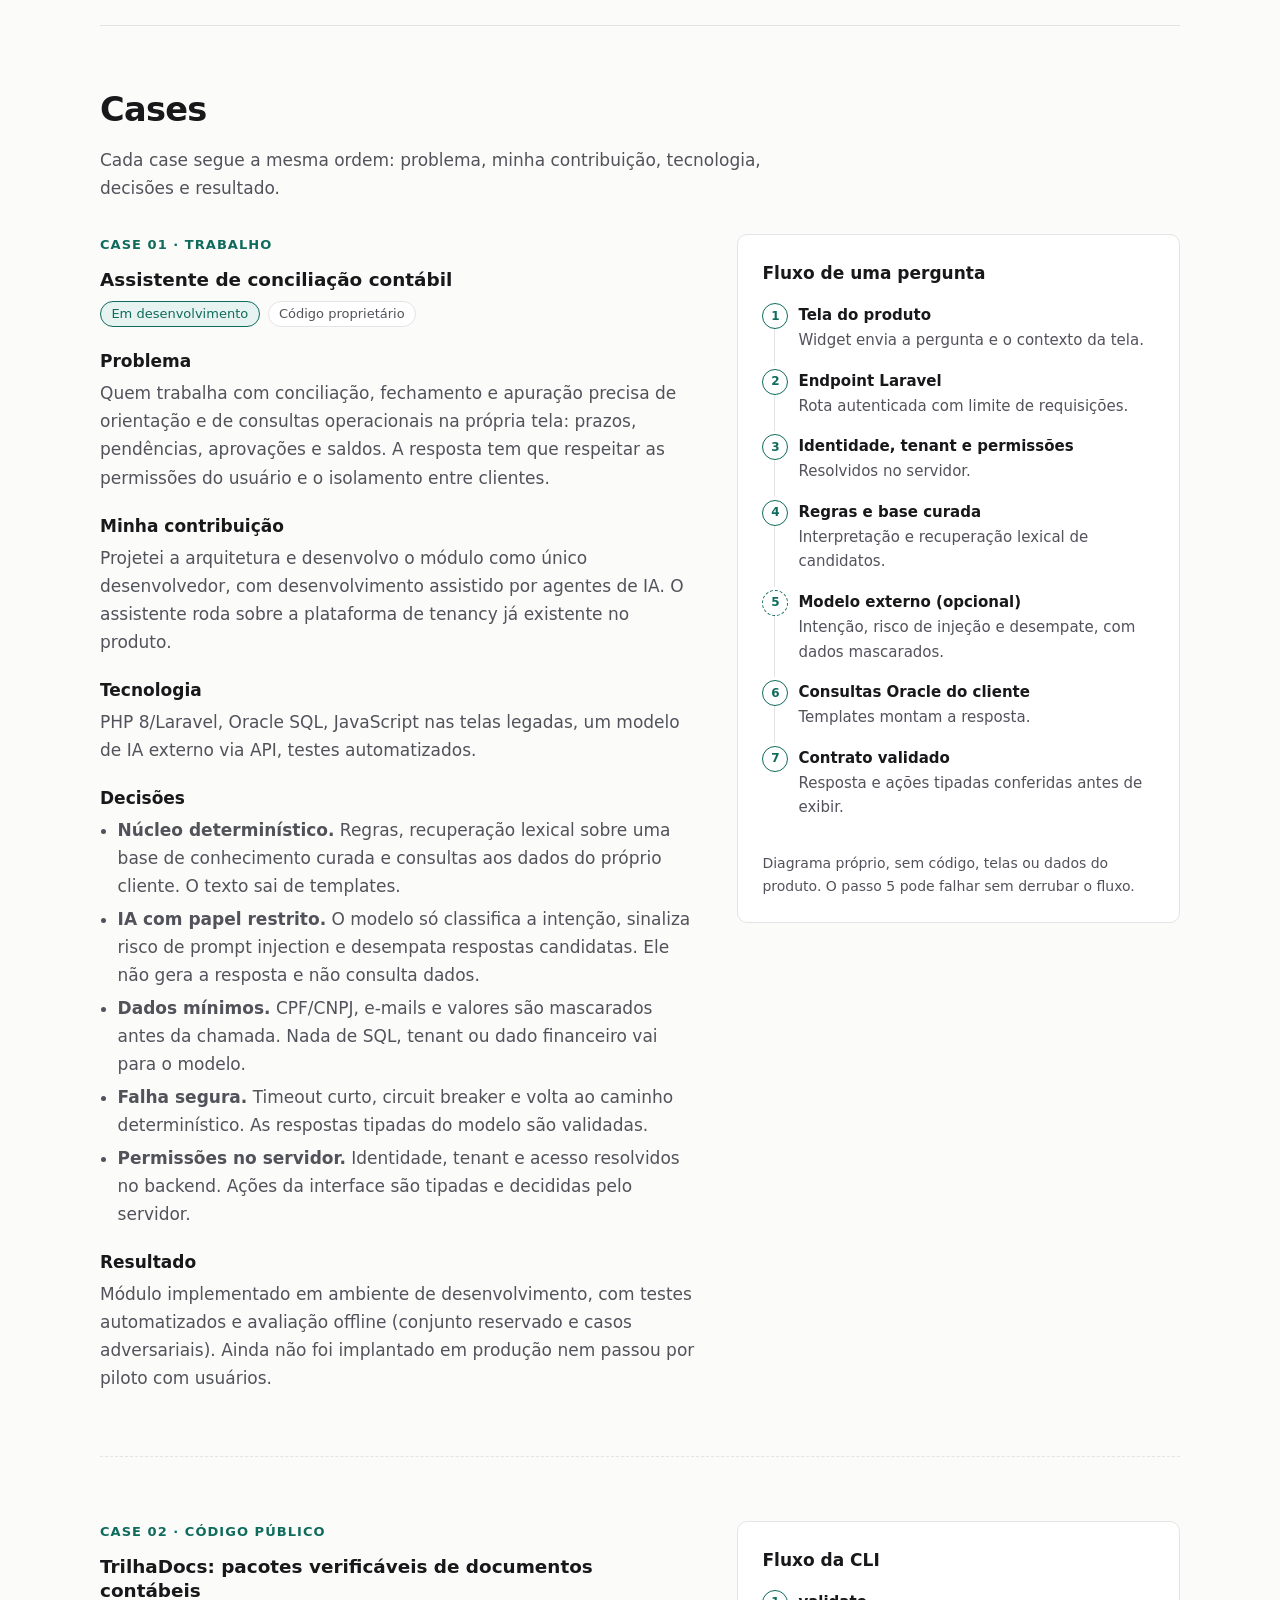
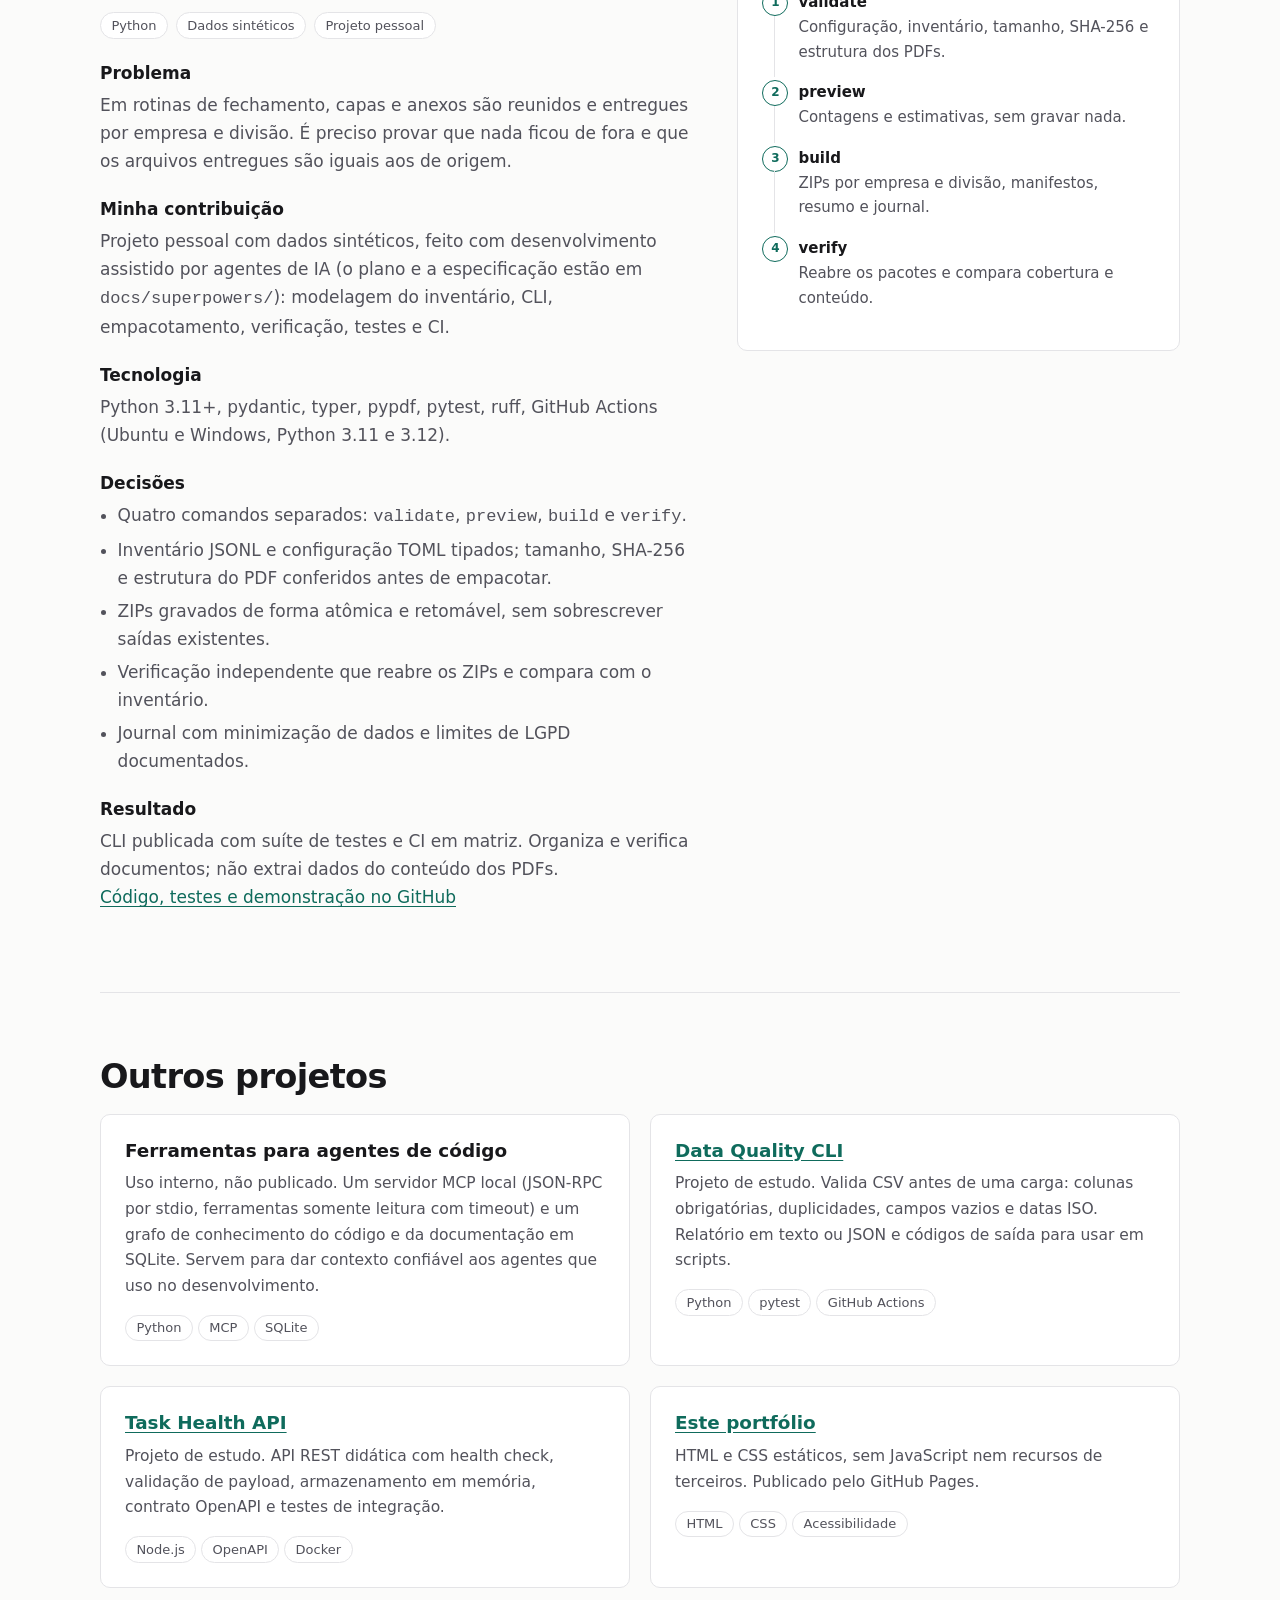
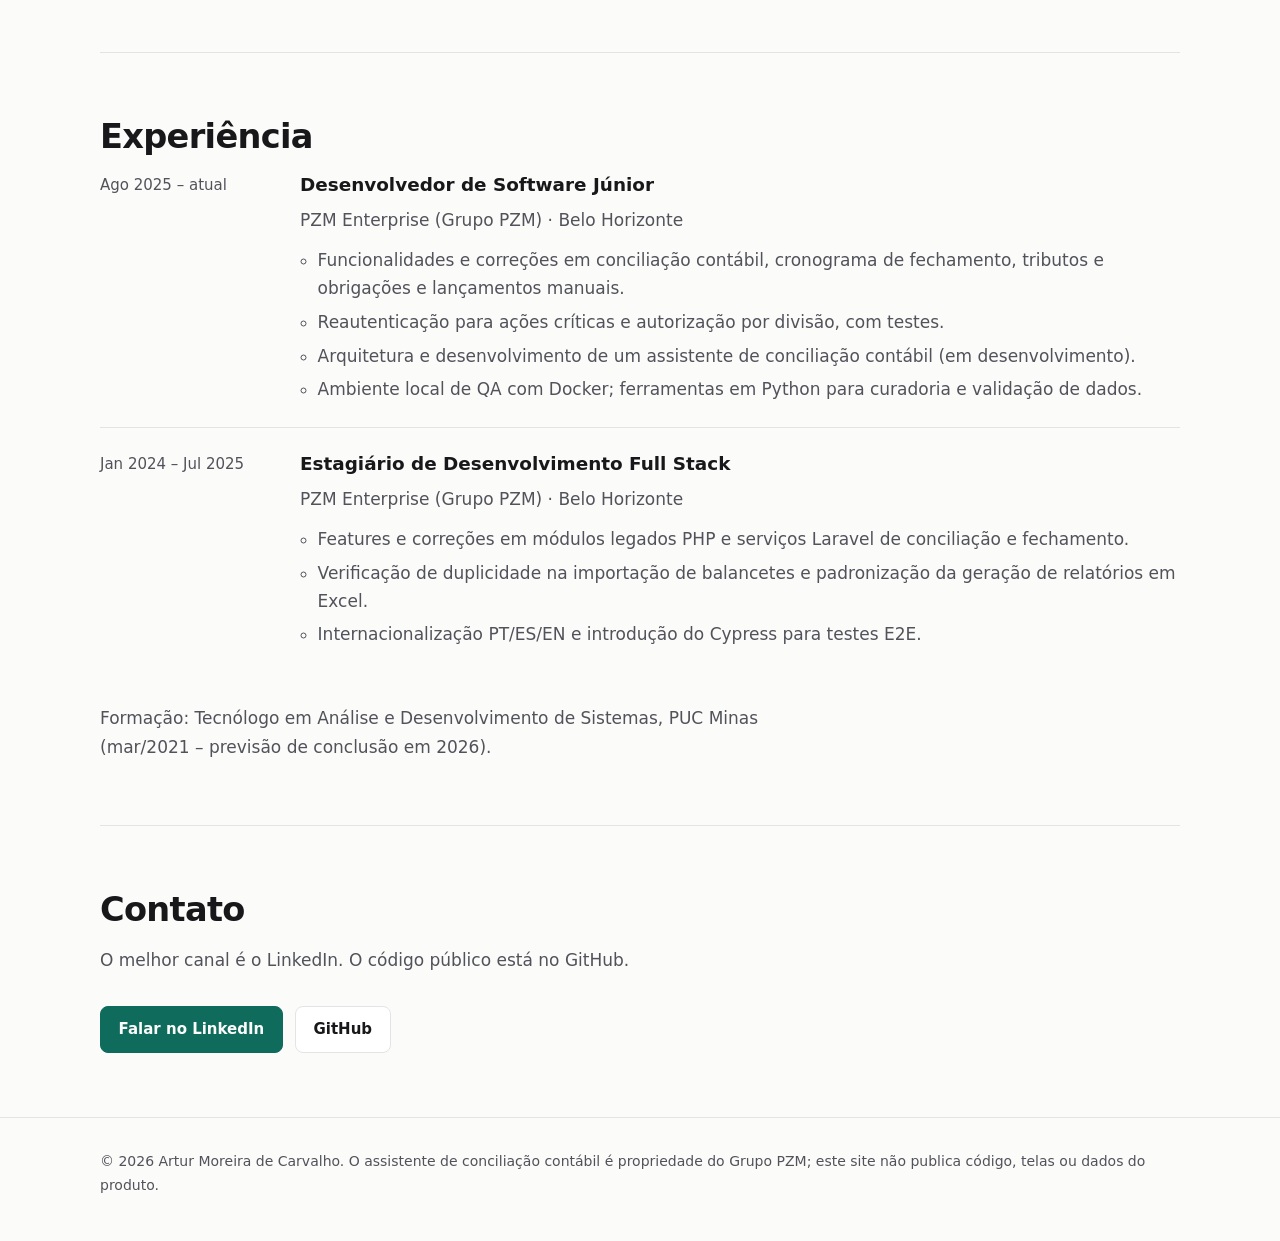
==== commit d921ba5c: "fix: drop legacy case anchor and narrow the security bullet" ====
--- a/index.html
+++ b/index.html
@@ -116,7 +116,6 @@
       <h2 id="cases-titulo">Cases</h2>
       <p class="section-intro">Cada case segue a mesma ordem: problema, minha contribuição, tecnologia, decisões e resultado.</p>
 
-      <span id="perkus" aria-hidden="true"></span>
       <article id="assistente-conciliacao" class="case" aria-labelledby="assistente-conciliacao-titulo">
         <div>
           <p class="eyebrow">Case 01 · Trabalho</p>
@@ -233,7 +232,7 @@
             <p class="org">PZM Enterprise (Grupo PZM) · Belo Horizonte</p>
             <ul>
               <li>Funcionalidades e correções em conciliação contábil, cronograma de fechamento, tributos e obrigações e lançamentos manuais.</li>
-              <li>Reautenticação para ações críticas, sessão vinculada ao tenant e autorização por divisão, com testes.</li>
+              <li>Reautenticação para ações críticas e autorização por divisão, com testes.</li>
               <li>Arquitetura e desenvolvimento de um assistente de conciliação contábil (em desenvolvimento).</li>
               <li>Ambiente local de QA com Docker; ferramentas em Python para curadoria e validação de dados.</li>
             </ul>
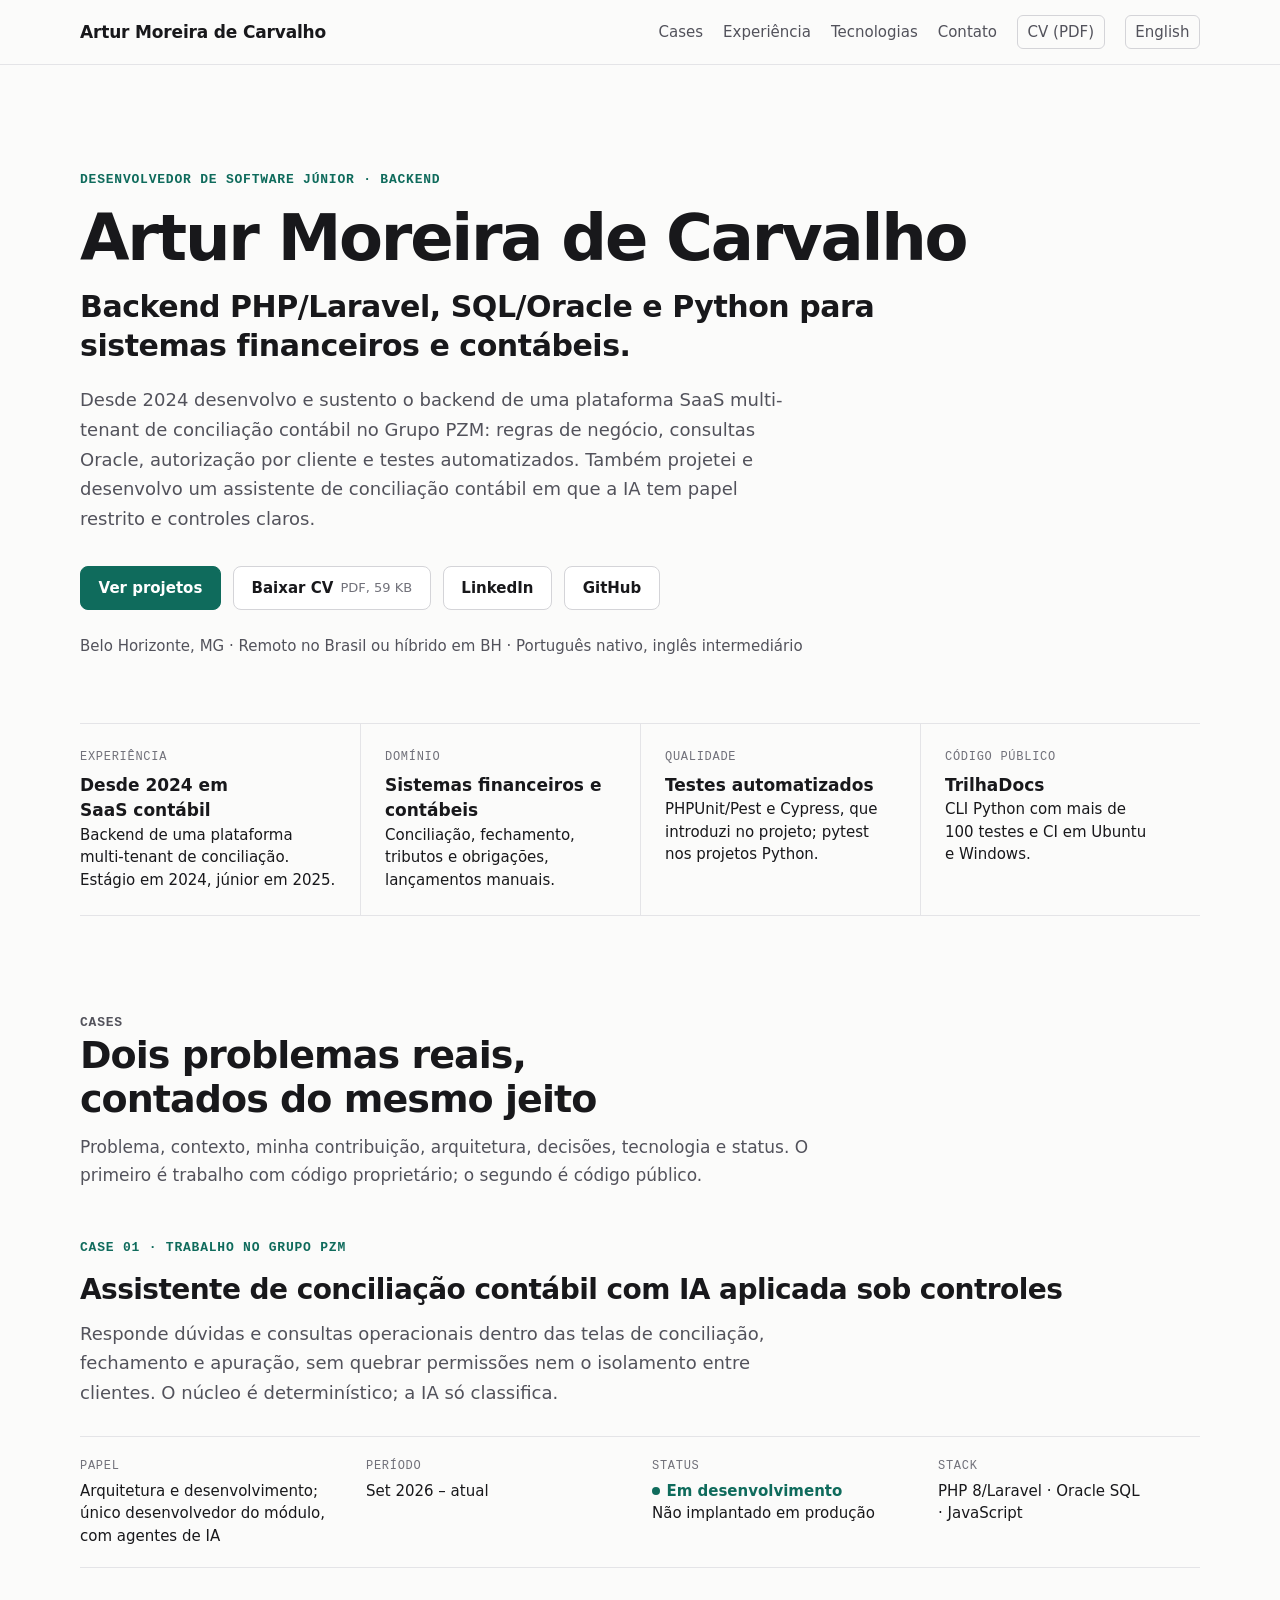
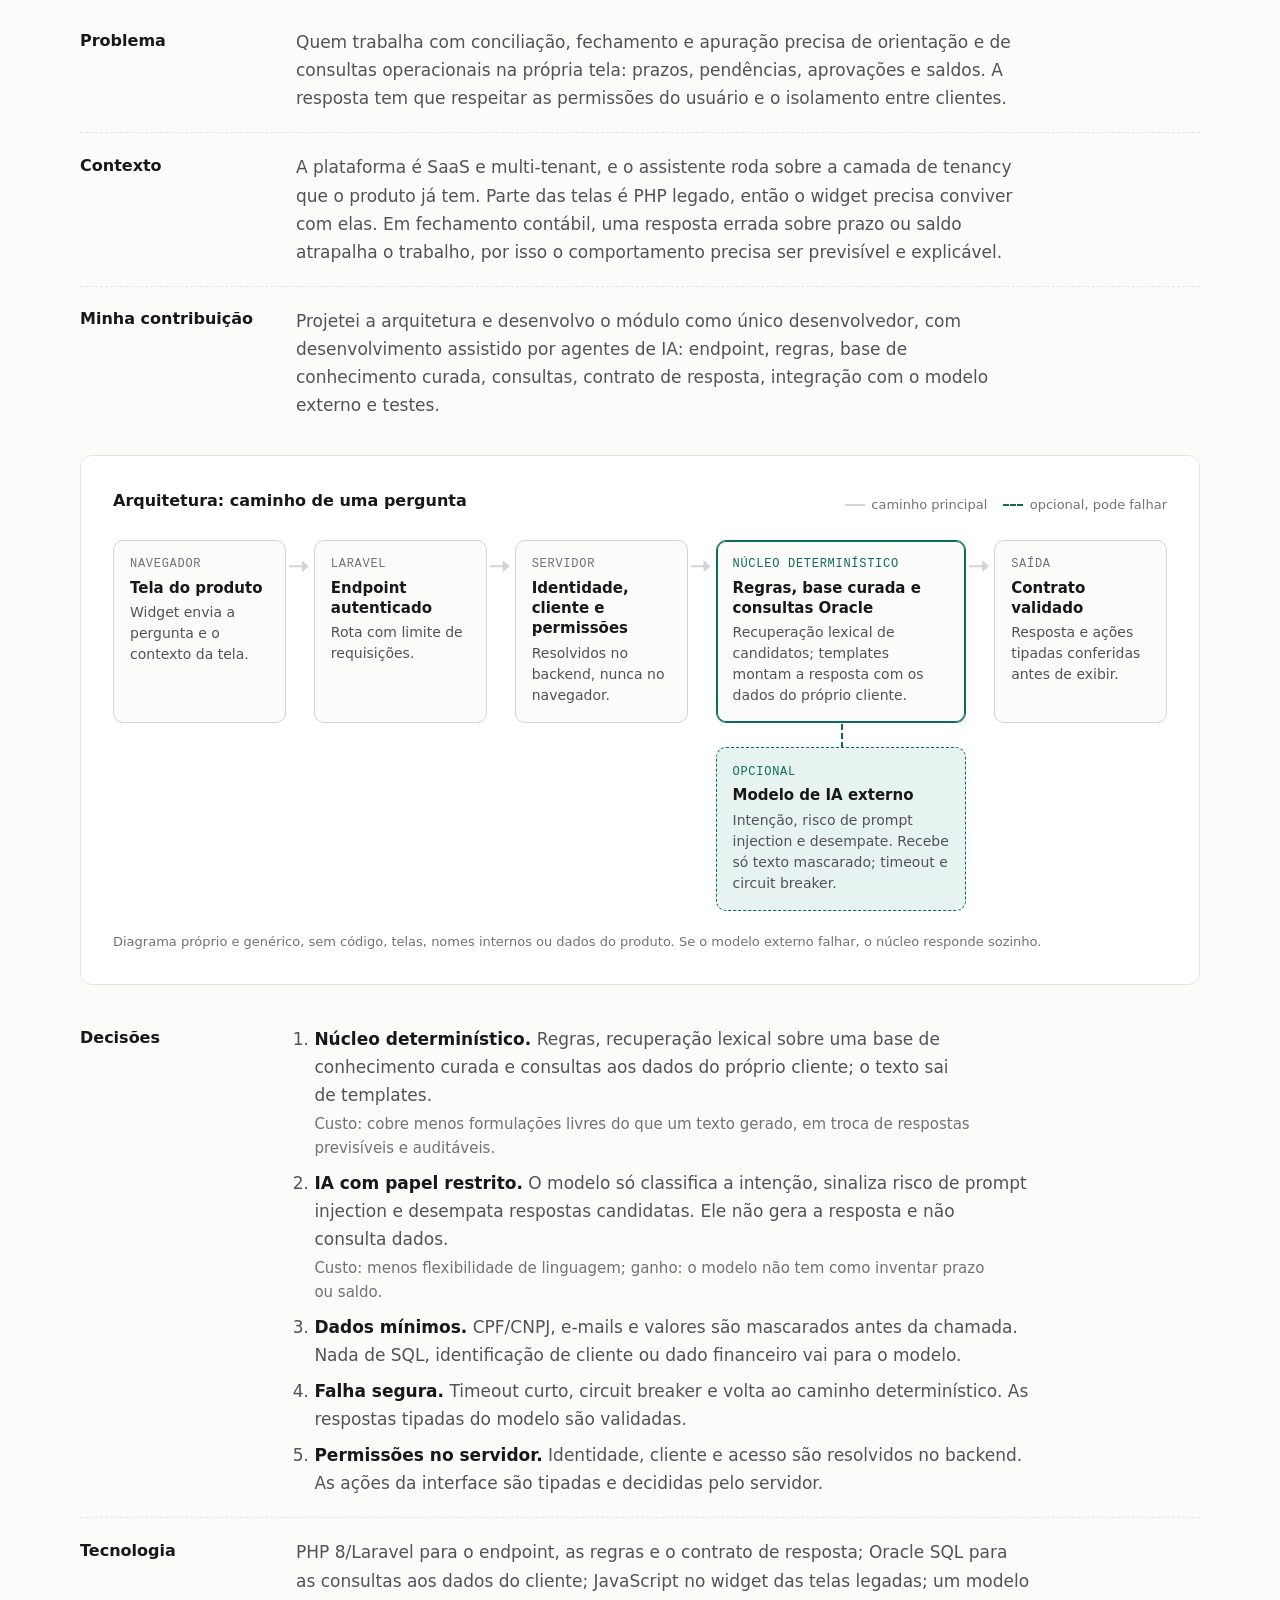
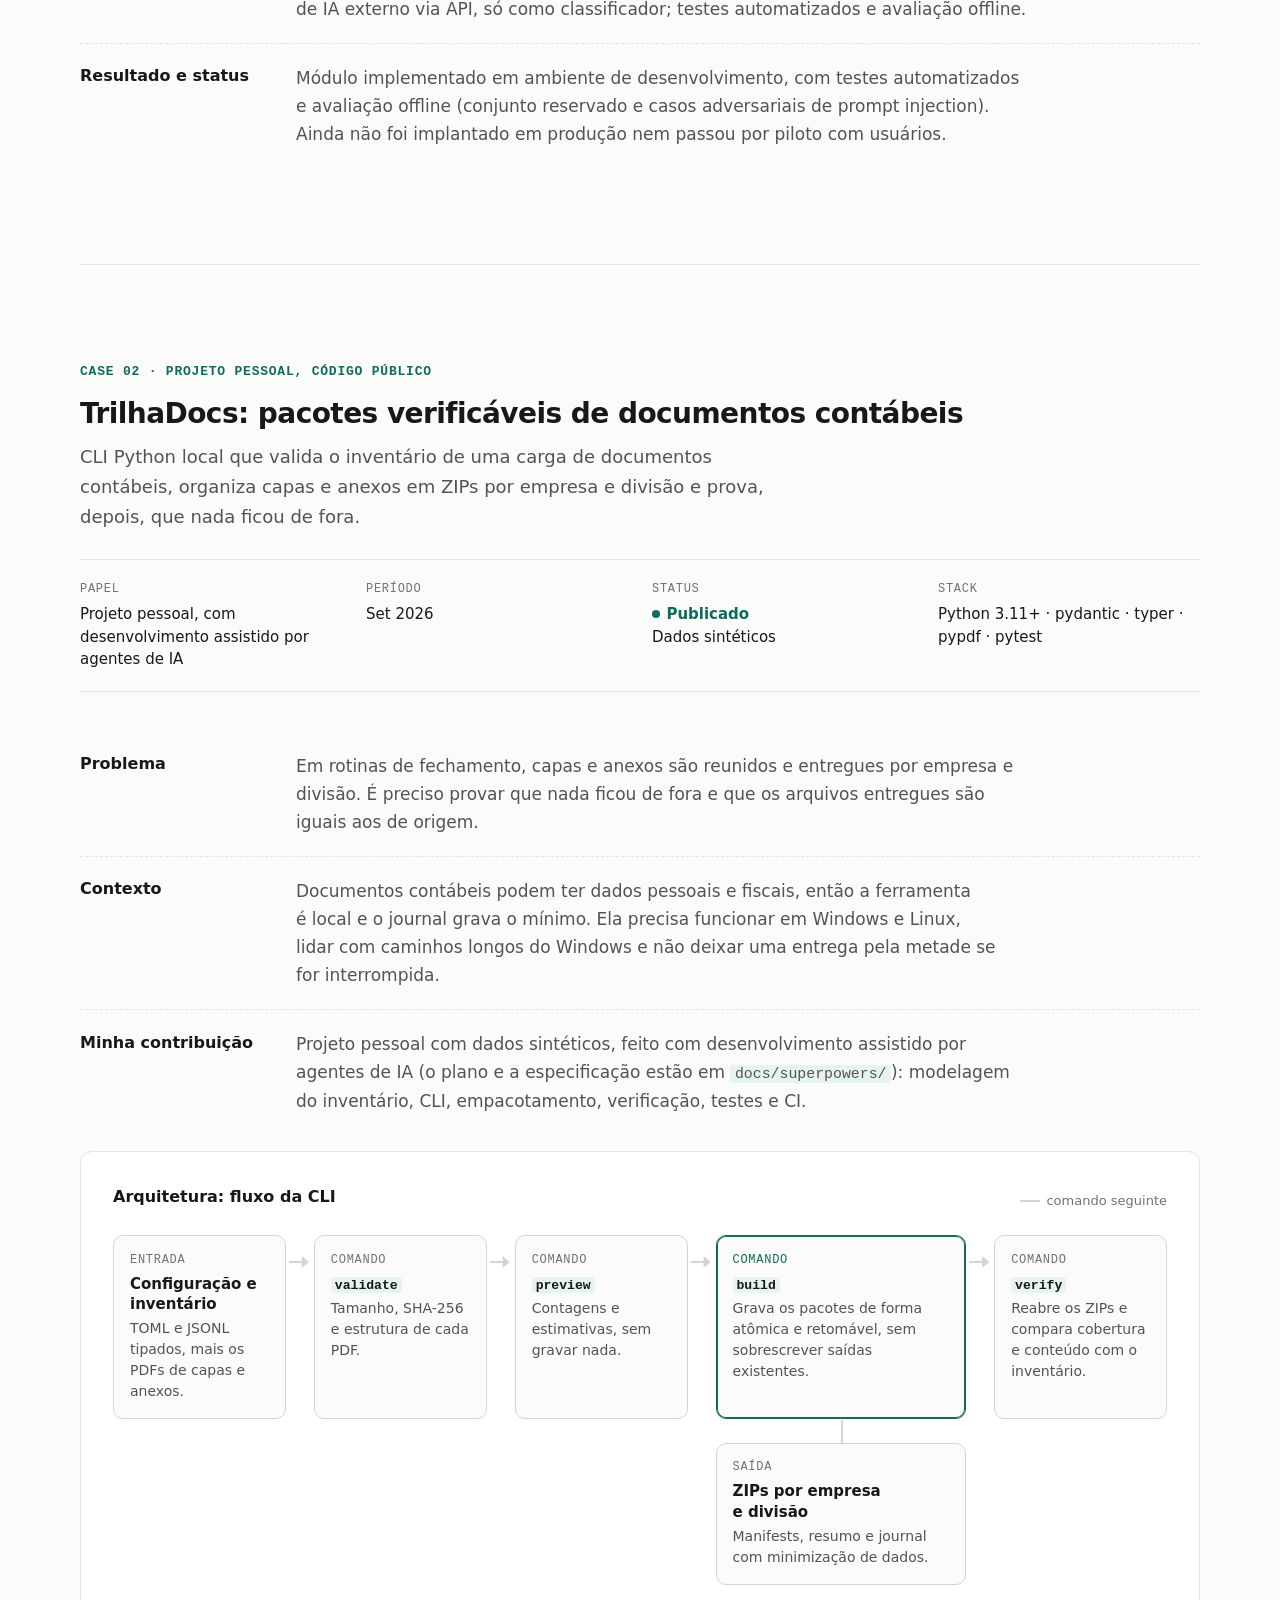
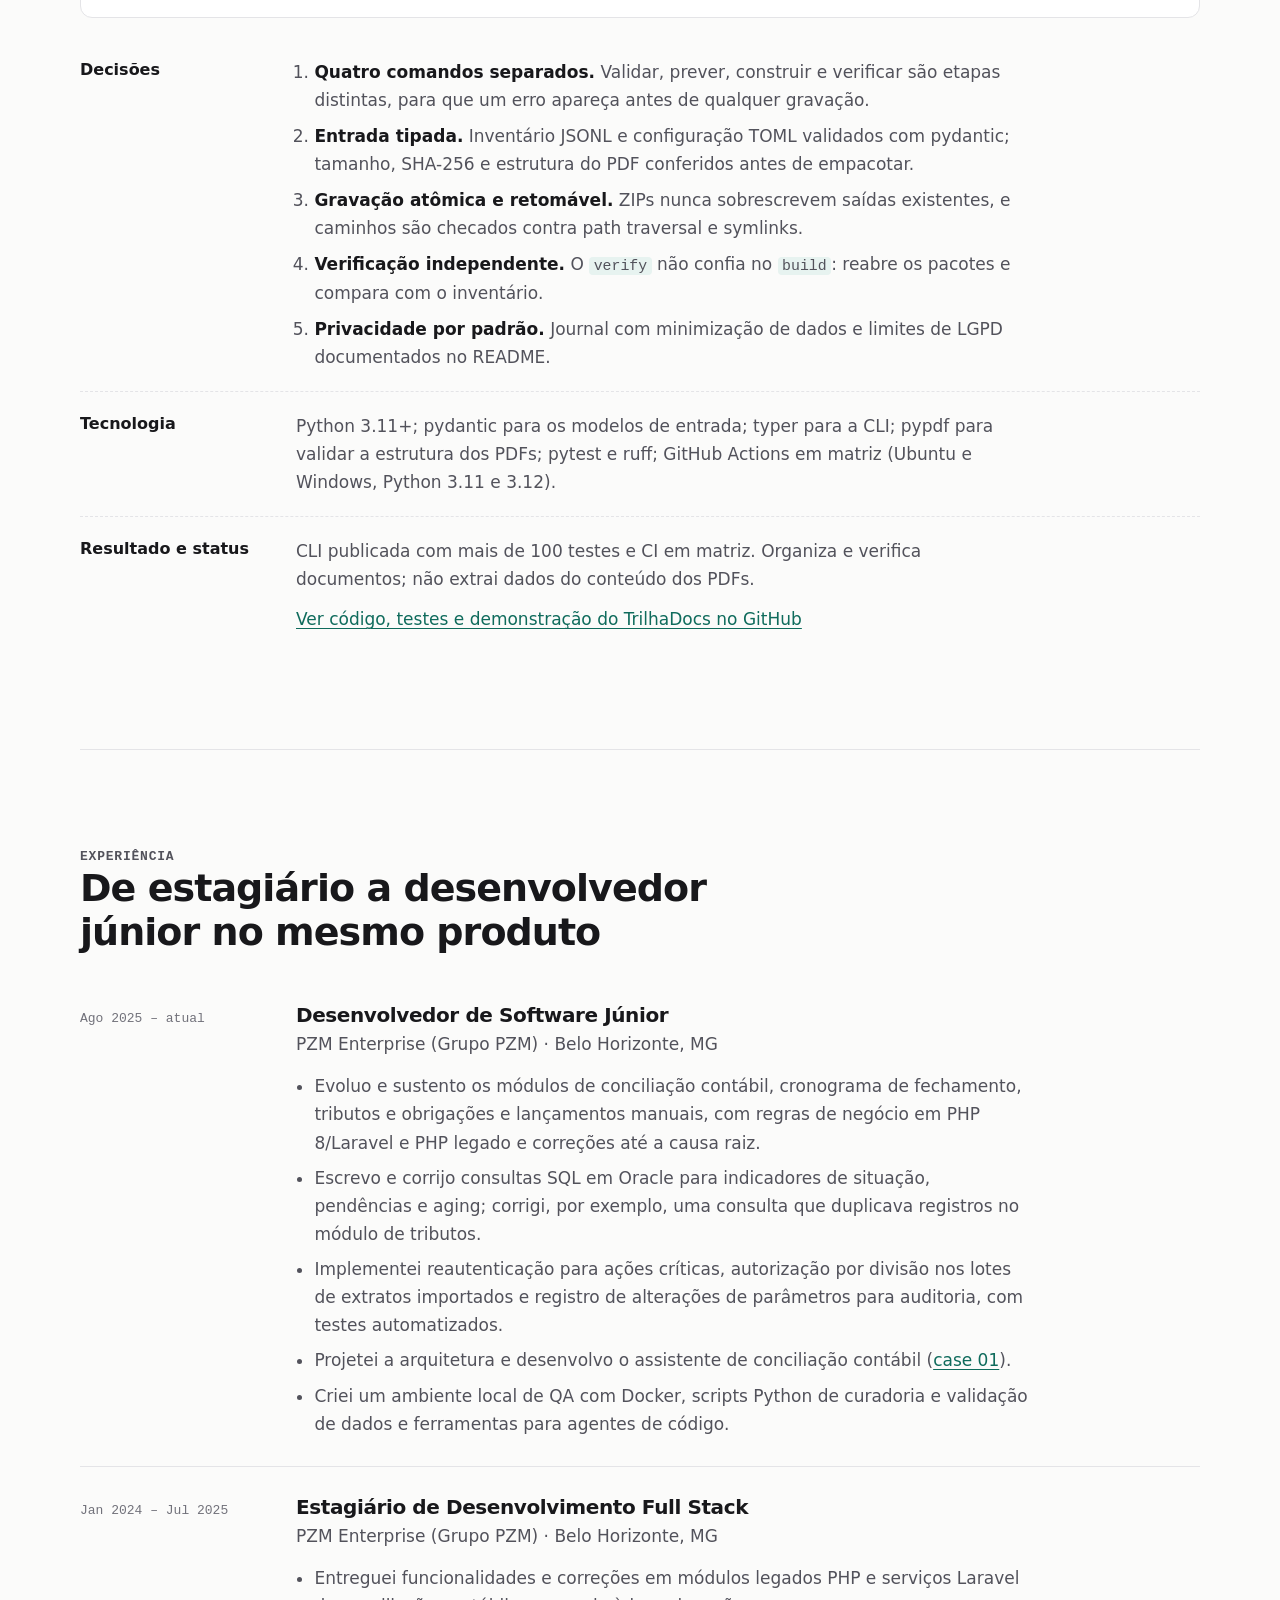
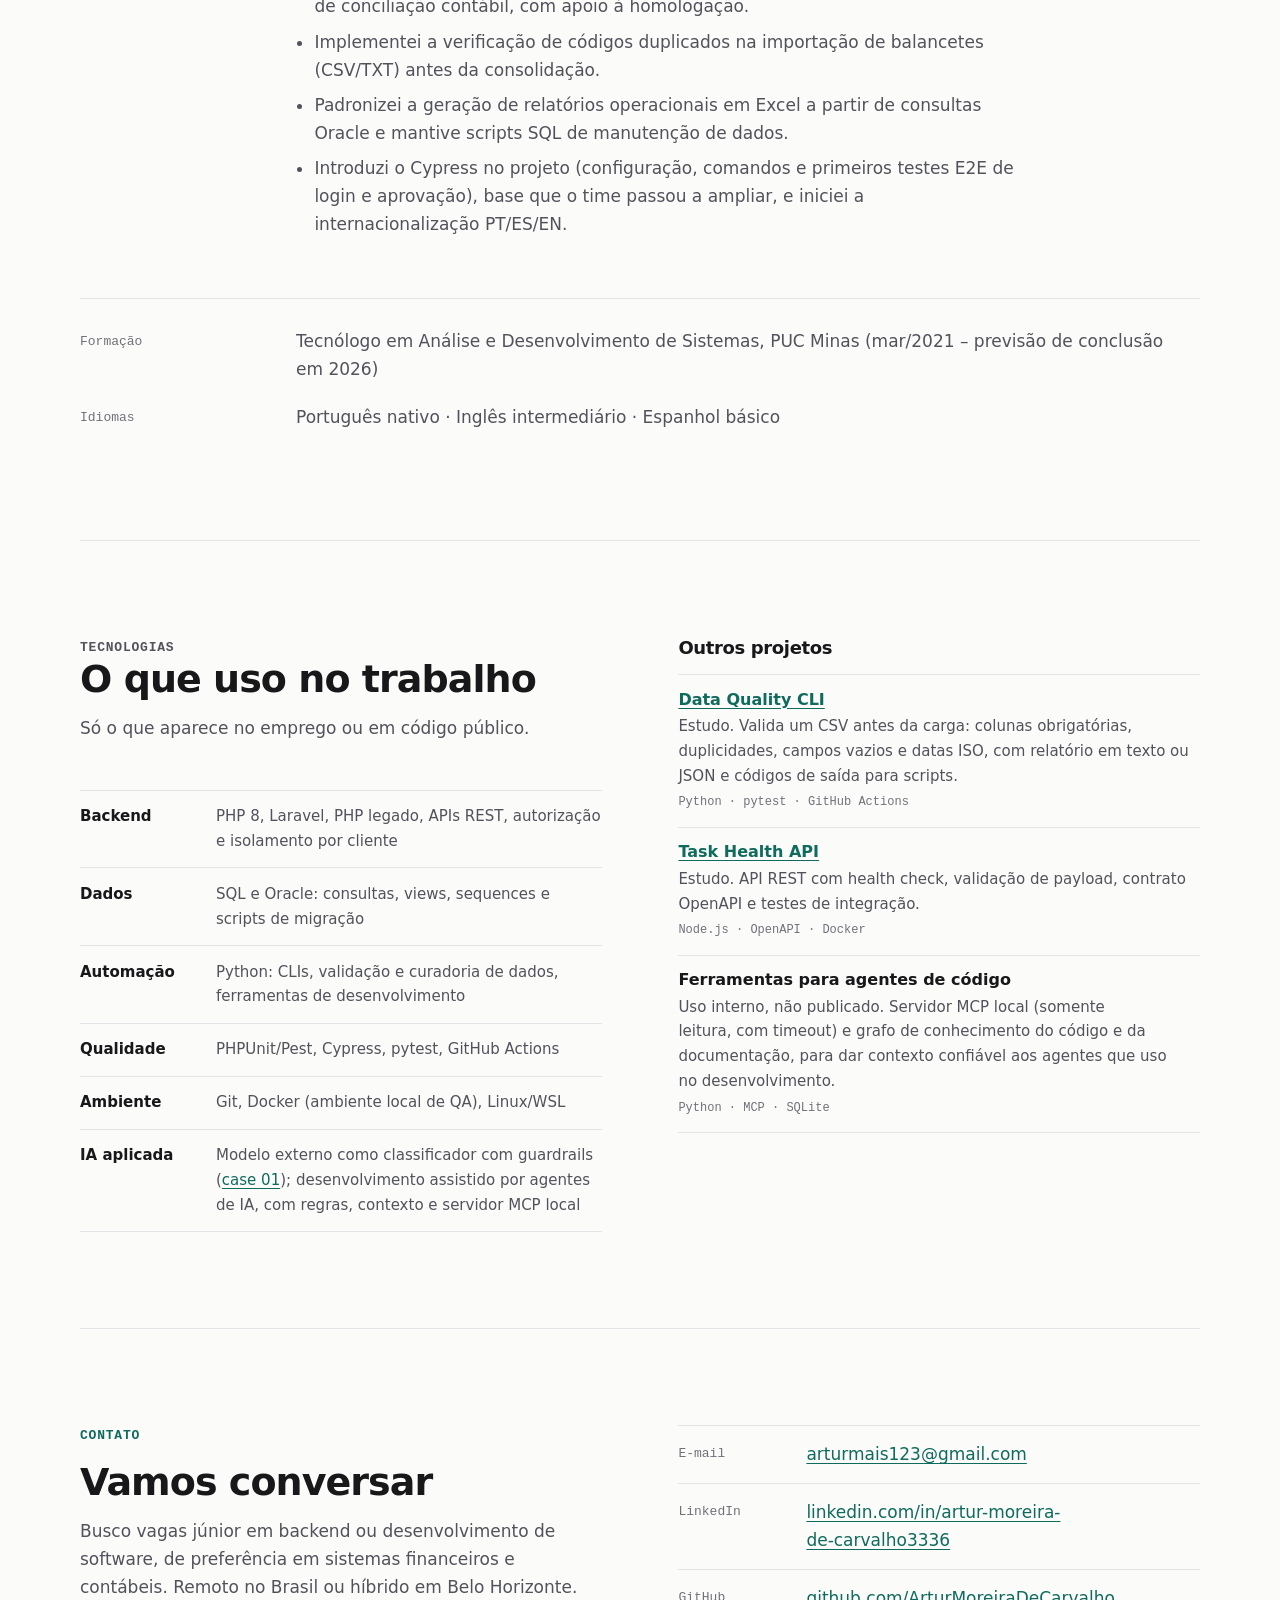
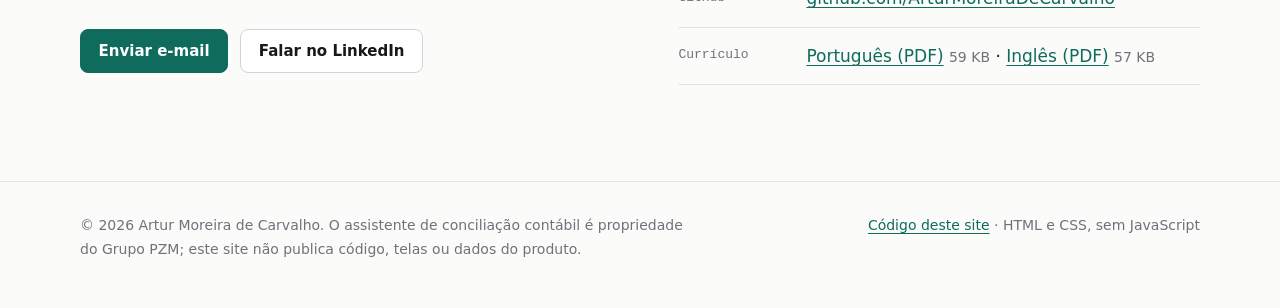
==== commit 8905d99c: "feat: redesign portfolio around case studies and recruiter contact" ====
--- a/index.html
+++ b/index.html
@@ -3,9 +3,10 @@
 <head>
   <meta charset="utf-8" />
   <meta name="viewport" content="width=device-width, initial-scale=1" />
-  <title>Artur Moreira de Carvalho | Desenvolvedor de Software Júnior · Backend e sistemas contábeis</title>
-  <meta name="description" content="Desenvolvedor de software júnior em Belo Horizonte. Backend PHP/Laravel, SQL/Oracle e Python em sistemas financeiros e contábeis multi-tenant. Case do assistente de conciliação contábil: IA aplicada com controles." />
+  <title>Artur Moreira de Carvalho | Desenvolvedor de Software Júnior, Backend</title>
+  <meta name="description" content="Desenvolvedor de software júnior em Belo Horizonte. Backend PHP/Laravel, SQL/Oracle e Python em sistemas financeiros e contábeis. Cases, currículo em PDF e contato." />
   <meta name="author" content="Artur Moreira de Carvalho" />
+  <meta name="robots" content="index, follow" />
   <meta name="theme-color" content="#fbfbfa" media="(prefers-color-scheme: light)" />
   <meta name="theme-color" content="#111113" media="(prefers-color-scheme: dark)" />
   <link rel="canonical" href="https://arturmoreiradecarvalho.github.io/artur-portfolio/" />
@@ -13,33 +14,48 @@
   <link rel="alternate" hreflang="en" href="https://arturmoreiradecarvalho.github.io/artur-portfolio/en/" />
   <link rel="alternate" hreflang="x-default" href="https://arturmoreiradecarvalho.github.io/artur-portfolio/" />
   <meta property="og:type" content="profile" />
+  <meta property="profile:first_name" content="Artur" />
+  <meta property="profile:last_name" content="Moreira de Carvalho" />
   <meta property="og:locale" content="pt_BR" />
   <meta property="og:locale:alternate" content="en_US" />
   <meta property="og:site_name" content="Artur Moreira de Carvalho" />
   <meta property="og:url" content="https://arturmoreiradecarvalho.github.io/artur-portfolio/" />
-  <meta property="og:title" content="Artur Moreira de Carvalho | Backend, sistemas contábeis e IA aplicada" />
-  <meta property="og:description" content="Backend PHP/Laravel, SQL/Oracle e Python em sistemas financeiros e contábeis multi-tenant. Cases: assistente de conciliação contábil e TrilhaDocs." />
+  <meta property="og:title" content="Artur Moreira de Carvalho | Backend para sistemas financeiros e contábeis" />
+  <meta property="og:description" content="Desenvolvedor de software júnior: PHP/Laravel, SQL/Oracle e Python. Cases do assistente de conciliação contábil e do TrilhaDocs, currículo e contato." />
   <meta property="og:image" content="https://arturmoreiradecarvalho.github.io/artur-portfolio/og-image.png" />
-  <meta property="og:image:alt" content="Artur Moreira de Carvalho, Desenvolvedor de Software Júnior. Backend PHP/Laravel, SQL/Oracle e Python. Sistemas financeiros e contábeis. IA aplicada." />
+  <meta property="og:image:type" content="image/png" />
   <meta property="og:image:width" content="1200" />
   <meta property="og:image:height" content="630" />
+  <meta property="og:image:alt" content="Artur Moreira de Carvalho, Desenvolvedor de Software Júnior. Backend PHP/Laravel, SQL/Oracle e Python para sistemas financeiros e contábeis." />
   <meta name="twitter:card" content="summary_large_image" />
-  <meta name="twitter:title" content="Artur Moreira de Carvalho | Backend, sistemas contábeis e IA aplicada" />
-  <meta name="twitter:description" content="Backend PHP/Laravel, SQL/Oracle e Python em sistemas financeiros e contábeis. Cases: assistente de conciliação contábil e TrilhaDocs." />
+  <meta name="twitter:title" content="Artur Moreira de Carvalho | Backend para sistemas financeiros e contábeis" />
+  <meta name="twitter:description" content="PHP/Laravel, SQL/Oracle e Python. Cases do assistente de conciliação contábil e do TrilhaDocs, currículo e contato." />
   <meta name="twitter:image" content="https://arturmoreiradecarvalho.github.io/artur-portfolio/og-image.png" />
+  <meta name="twitter:image:alt" content="Artur Moreira de Carvalho, Desenvolvedor de Software Júnior. Backend PHP/Laravel, SQL/Oracle e Python para sistemas financeiros e contábeis." />
   <link rel="icon" href="assets/favicon.svg" type="image/svg+xml" />
   <link rel="stylesheet" href="styles.css" />
   <script type="application/ld+json">
   {
     "@context": "https://schema.org",
-    "@type": "Person",
-    "name": "Artur Moreira de Carvalho",
-    "jobTitle": "Desenvolvedor de Software Júnior",
-    "worksFor": { "@type": "Organization", "name": "Grupo PZM" },
-    "address": { "@type": "PostalAddress", "addressLocality": "Belo Horizonte", "addressRegion": "MG", "addressCountry": "BR" },
+    "@type": "ProfilePage",
     "url": "https://arturmoreiradecarvalho.github.io/artur-portfolio/",
-    "sameAs": ["https://github.com/ArturMoreiraDeCarvalho", "https://www.linkedin.com/in/artur-moreira-de-carvalho3336/"],
-    "knowsAbout": ["PHP", "Laravel", "SQL", "Oracle Database", "Python", "Multi-tenant SaaS", "Accounting reconciliation", "Applied AI", "Automated testing"]
+    "inLanguage": "pt-BR",
+    "dateModified": "2026-10-05",
+    "mainEntity": {
+      "@type": "Person",
+      "@id": "https://arturmoreiradecarvalho.github.io/artur-portfolio/#artur",
+      "name": "Artur Moreira de Carvalho",
+      "jobTitle": "Desenvolvedor de Software Júnior",
+      "description": "Desenvolvedor de software júnior com foco em backend: PHP/Laravel, SQL/Oracle e Python em sistemas financeiros e contábeis.",
+      "worksFor": { "@type": "Organization", "name": "Grupo PZM" },
+      "address": { "@type": "PostalAddress", "addressLocality": "Belo Horizonte", "addressRegion": "MG", "addressCountry": "BR" },
+      "email": "mailto:arturmais123@gmail.com",
+      "url": "https://arturmoreiradecarvalho.github.io/artur-portfolio/",
+      "image": "https://arturmoreiradecarvalho.github.io/artur-portfolio/og-image.png",
+      "sameAs": ["https://www.linkedin.com/in/artur-moreira-de-carvalho3336/", "https://github.com/ArturMoreiraDeCarvalho"],
+      "knowsLanguage": ["pt-BR", "en", "es"],
+      "knowsAbout": ["Backend development", "PHP", "Laravel", "SQL", "Oracle Database", "Python", "Automated testing", "Multi-tenant systems", "Accounting reconciliation", "AI-assisted software development"]
+    }
   }
   </script>
 </head>
@@ -47,194 +63,209 @@
   <a class="skip-link" href="#conteudo">Pular para o conteúdo</a>
   <header class="site-header">
     <nav class="nav container" aria-label="Navegação principal">
-      <a class="brand" href="#conteudo">Artur Moreira de Carvalho</a>
+      <a class="brand" href="./">Artur Moreira de Carvalho</a>
       <ul>
-        <li><a href="#atuacao">Atuação</a></li>
         <li><a href="#cases">Cases</a></li>
-        <li><a href="#projetos">Projetos</a></li>
         <li><a href="#experiencia">Experiência</a></li>
+        <li><a href="#tecnologias">Tecnologias</a></li>
         <li><a href="#contato">Contato</a></li>
+        <li><a class="nav-cv" href="assets/cv/artur-moreira-de-carvalho-curriculo-pt-BR.pdf" type="application/pdf" download>CV (PDF)</a></li>
         <li><a class="lang" href="en/" hreflang="en" lang="en">English</a></li>
       </ul>
     </nav>
   </header>
 
   <main id="conteudo">
-    <section class="hero container" aria-labelledby="titulo">
-      <p class="eyebrow">Desenvolvedor de Software Júnior</p>
-      <h1 id="titulo">Backend para sistemas financeiros e contábeis, com IA aplicada sob controle.</h1>
-      <p class="lead">Sou Artur Moreira de Carvalho. Trabalho na PZM Enterprise (Grupo PZM) no backend de uma plataforma SaaS multi-tenant de conciliação contábil, com PHP 8/Laravel, PHP legado e Oracle SQL; uso Python para automação e ferramentas. Meu diferencial é juntar domínio contábil, cuidado com isolamento e permissões, e uso de IA com limites claros, como no assistente de conciliação contábil que desenvolvo.</p>
-      <p class="lead">Busco oportunidades júnior em backend ou desenvolvimento de software, de preferência em sistemas financeiros, dados ou produtos com IA aplicada.</p>
-      <p class="meta">Belo Horizonte, MG · Remoto no Brasil ou híbrido em BH · Inglês intermediário</p>
+    <section class="hero container" aria-labelledby="nome">
+      <p class="eyebrow">Desenvolvedor de Software Júnior · Backend</p>
+      <h1 id="nome">Artur Moreira de Carvalho</h1>
+      <p class="tagline">Backend PHP/Laravel, SQL/Oracle e Python para sistemas financeiros e contábeis.</p>
+      <p class="lead">Desde 2024 desenvolvo e sustento o backend de uma plataforma SaaS multi-tenant de conciliação contábil no Grupo PZM: regras de negócio, consultas Oracle, autorização por cliente e testes automatizados. Também projetei e desenvolvo um assistente de conciliação contábil em que a IA tem papel restrito e controles claros.</p>
       <div class="actions">
-        <a class="button primary" href="#assistente-conciliacao">Ver o case do assistente</a>
+        <a class="button primary" href="#cases">Ver projetos</a>
+        <a class="button" href="assets/cv/artur-moreira-de-carvalho-curriculo-pt-BR.pdf" type="application/pdf" download>Baixar CV <span class="hint">PDF, 59 KB</span></a>
+        <a class="button" href="https://www.linkedin.com/in/artur-moreira-de-carvalho3336/" rel="noopener noreferrer">LinkedIn</a>
         <a class="button" href="https://github.com/ArturMoreiraDeCarvalho" rel="noopener noreferrer">GitHub</a>
-        <a class="button" href="https://www.linkedin.com/in/artur-moreira-de-carvalho3336/" rel="noopener noreferrer">LinkedIn</a>
-      </div>
-    </section>
-
-    <section id="atuacao" class="section container" aria-labelledby="atuacao-titulo">
-      <h2 id="atuacao-titulo">Atuação</h2>
-      <p class="section-intro">Só listo áreas em que há trabalho real, no emprego ou em código público.</p>
-      <div class="grid grid-2">
-        <article class="card">
-          <h3>Backend multi-tenant</h3>
-          <ul>
-            <li>PHP 8/Laravel e PHP legado em uma plataforma SaaS de conciliação contábil.</li>
-            <li>Isolamento por cliente, autorização no servidor e reautenticação para ações críticas.</li>
-            <li>Oracle SQL: consultas, views, sequences e scripts de migração.</li>
-          </ul>
-        </article>
-        <article class="card">
-          <h3>Dados financeiros e contábeis</h3>
-          <ul>
-            <li>Conciliação, cronograma de fechamento, tributos e obrigações, lançamentos manuais.</li>
-            <li>Importação de balancetes com verificação de duplicidade e validação de entrada.</li>
-            <li>Relatórios, exportação para Excel e indicadores de conciliação.</li>
-          </ul>
-        </article>
-        <article class="card">
-          <h3>Qualidade e testes</h3>
-          <ul>
-            <li>Testes automatizados com PHPUnit/Pest, Cypress e pytest.</li>
-            <li>Introduzi o Cypress no projeto: configuração, comandos e testes E2E de login e aprovação.</li>
-            <li>CI com GitHub Actions nos projetos públicos.</li>
-          </ul>
-        </article>
-        <article class="card">
-          <h3>IA aplicada e desenvolvimento assistido por IA</h3>
-          <ul>
-            <li>Modelo de IA externo usado como classificador, com mascaramento de dados, timeout e fallback.</li>
-            <li>Avaliação offline com conjunto reservado e casos de prompt injection.</li>
-            <li>Regras e contexto para agentes de código, servidor MCP local e grafo de conhecimento do código.</li>
-          </ul>
-        </article>
-      </div>
-    </section>
+      </div>
+      <p class="meta">Belo Horizonte, MG · Remoto no Brasil ou híbrido em BH · Português nativo, inglês intermediário</p>
+    </section>
+
+    <div class="container">
+      <dl class="proof" aria-label="Resumo em quatro fatos">
+        <div>
+          <dt>Experiência</dt>
+          <dd><strong>Desde 2024 em SaaS contábil</strong>Backend de uma plataforma multi-tenant de conciliação. Estágio em 2024, júnior em 2025.</dd>
+        </div>
+        <div>
+          <dt>Domínio</dt>
+          <dd><strong>Sistemas financeiros e contábeis</strong>Conciliação, fechamento, tributos e obrigações, lançamentos manuais.</dd>
+        </div>
+        <div>
+          <dt>Qualidade</dt>
+          <dd><strong>Testes automatizados</strong>PHPUnit/Pest e Cypress, que introduzi no projeto; pytest nos projetos Python.</dd>
+        </div>
+        <div>
+          <dt>Código público</dt>
+          <dd><strong>TrilhaDocs</strong>CLI Python com mais de 100 testes e CI em Ubuntu e Windows.</dd>
+        </div>
+      </dl>
+    </div>
 
     <section id="cases" class="section container" aria-labelledby="cases-titulo">
-      <h2 id="cases-titulo">Cases</h2>
-      <p class="section-intro">Cada case segue a mesma ordem: problema, minha contribuição, tecnologia, decisões e resultado.</p>
+      <div class="section-head">
+        <p class="eyebrow">Cases</p>
+        <h2 id="cases-titulo">Dois problemas reais, contados do mesmo jeito</h2>
+        <p>Problema, contexto, minha contribuição, arquitetura, decisões, tecnologia e status. O primeiro é trabalho com código proprietário; o segundo é código público.</p>
+      </div>
 
       <article id="assistente-conciliacao" class="case" aria-labelledby="assistente-conciliacao-titulo">
-        <div>
-          <p class="eyebrow">Case 01 · Trabalho</p>
-          <h3 id="assistente-conciliacao-titulo">Assistente de conciliação contábil</h3>
-          <div class="case-meta"><span class="tag status">Em desenvolvimento</span><span class="tag">Código proprietário</span></div>
-          <dl>
-            <dt>Problema</dt>
-            <dd>Quem trabalha com conciliação, fechamento e apuração precisa de orientação e de consultas operacionais na própria tela: prazos, pendências, aprovações e saldos. A resposta tem que respeitar as permissões do usuário e o isolamento entre clientes.</dd>
-            <dt>Minha contribuição</dt>
-            <dd>Projetei a arquitetura e desenvolvo o módulo como único desenvolvedor, com desenvolvimento assistido por agentes de IA. O assistente roda sobre a plataforma de tenancy já existente no produto.</dd>
-            <dt>Tecnologia</dt>
-            <dd>PHP 8/Laravel, Oracle SQL, JavaScript nas telas legadas, um modelo de IA externo via API, testes automatizados.</dd>
-            <dt>Decisões</dt>
-            <dd>
-              <ul>
-                <li><strong>Núcleo determinístico.</strong> Regras, recuperação lexical sobre uma base de conhecimento curada e consultas aos dados do próprio cliente. O texto sai de templates.</li>
-                <li><strong>IA com papel restrito.</strong> O modelo só classifica a intenção, sinaliza risco de prompt injection e desempata respostas candidatas. Ele não gera a resposta e não consulta dados.</li>
-                <li><strong>Dados mínimos.</strong> CPF/CNPJ, e-mails e valores são mascarados antes da chamada. Nada de SQL, tenant ou dado financeiro vai para o modelo.</li>
-                <li><strong>Falha segura.</strong> Timeout curto, circuit breaker e volta ao caminho determinístico. As respostas tipadas do modelo são validadas.</li>
-                <li><strong>Permissões no servidor.</strong> Identidade, tenant e acesso resolvidos no backend. Ações da interface são tipadas e decididas pelo servidor.</li>
-              </ul>
-            </dd>
-            <dt>Resultado</dt>
-            <dd>Módulo implementado em ambiente de desenvolvimento, com testes automatizados e avaliação offline (conjunto reservado e casos adversariais). Ainda não foi implantado em produção nem passou por piloto com usuários.</dd>
-          </dl>
-        </div>
-        <figure class="diagram" aria-labelledby="assistente-fluxo">
-          <figcaption id="assistente-fluxo">Fluxo de uma pergunta</figcaption>
-          <ol>
-            <li><strong>Tela do produto</strong>Widget envia a pergunta e o contexto da tela.</li>
-            <li><strong>Endpoint Laravel</strong>Rota autenticada com limite de requisições.</li>
-            <li><strong>Identidade, tenant e permissões</strong>Resolvidos no servidor.</li>
-            <li><strong>Regras e base curada</strong>Interpretação e recuperação lexical de candidatos.</li>
-            <li class="optional"><strong>Modelo externo (opcional)</strong>Intenção, risco de injeção e desempate, com dados mascarados.</li>
-            <li><strong>Consultas Oracle do cliente</strong>Templates montam a resposta.</li>
-            <li><strong>Contrato validado</strong>Resposta e ações tipadas conferidas antes de exibir.</li>
+        <p class="eyebrow">Case 01 · Trabalho no Grupo PZM</p>
+        <h3 id="assistente-conciliacao-titulo">Assistente de conciliação contábil com IA aplicada sob controles</h3>
+        <p class="case-summary">Responde dúvidas e consultas operacionais dentro das telas de conciliação, fechamento e apuração, sem quebrar permissões nem o isolamento entre clientes. O núcleo é determinístico; a IA só classifica.</p>
+        <dl class="facts">
+          <div><dt>Papel</dt><dd>Arquitetura e desenvolvimento; único desenvolvedor do módulo, com agentes de IA</dd></div>
+          <div><dt>Período</dt><dd>Set 2026 – atual</dd></div>
+          <div><dt>Status</dt><dd><span class="status">Em desenvolvimento</span> Não implantado em produção</dd></div>
+          <div><dt>Stack</dt><dd>PHP 8/Laravel · Oracle SQL · JavaScript</dd></div>
+        </dl>
+
+        <div class="case-row">
+          <h4>Problema</h4>
+          <div><p>Quem trabalha com conciliação, fechamento e apuração precisa de orientação e de consultas operacionais na própria tela: prazos, pendências, aprovações e saldos. A resposta tem que respeitar as permissões do usuário e o isolamento entre clientes.</p></div>
+        </div>
+        <div class="case-row">
+          <h4>Contexto</h4>
+          <div><p>A plataforma é SaaS e multi-tenant, e o assistente roda sobre a camada de tenancy que o produto já tem. Parte das telas é PHP legado, então o widget precisa conviver com elas. Em fechamento contábil, uma resposta errada sobre prazo ou saldo atrapalha o trabalho, por isso o comportamento precisa ser previsível e explicável.</p></div>
+        </div>
+        <div class="case-row">
+          <h4>Minha contribuição</h4>
+          <div><p>Projetei a arquitetura e desenvolvo o módulo como único desenvolvedor, com desenvolvimento assistido por agentes de IA: endpoint, regras, base de conhecimento curada, consultas, contrato de resposta, integração com o modelo externo e testes.</p></div>
+        </div>
+
+        <figure class="arch" aria-labelledby="arch-assistente-legenda">
+          <figcaption>
+            <strong id="arch-assistente-legenda">Arquitetura: caminho de uma pergunta</strong>
+            <span class="legend" aria-hidden="true"><span>caminho principal</span><span class="is-optional">opcional, pode falhar</span></span>
+          </figcaption>
+          <ol class="flow">
+            <li><div class="box"><span class="kicker">Navegador</span><strong>Tela do produto</strong>Widget envia a pergunta e o contexto da tela.</div></li>
+            <li><div class="box"><span class="kicker">Laravel</span><strong>Endpoint autenticado</strong>Rota com limite de requisições.</div></li>
+            <li><div class="box"><span class="kicker">Servidor</span><strong>Identidade, cliente e permissões</strong>Resolvidos no backend, nunca no navegador.</div></li>
+            <li>
+              <div class="box core"><span class="kicker">Núcleo determinístico</span><strong>Regras, base curada e consultas Oracle</strong>Recuperação lexical de candidatos; templates montam a resposta com os dados do próprio cliente.</div>
+              <div class="box attached optional"><span class="kicker">Opcional</span><strong>Modelo de IA externo</strong>Intenção, risco de prompt injection e desempate. Recebe só texto mascarado; timeout e circuit breaker.</div>
+            </li>
+            <li><div class="box"><span class="kicker">Saída</span><strong>Contrato validado</strong>Resposta e ações tipadas conferidas antes de exibir.</div></li>
           </ol>
-          <p class="note">Diagrama próprio, sem código, telas ou dados do produto. O passo 5 pode falhar sem derrubar o fluxo.</p>
+          <p class="note">Diagrama próprio e genérico, sem código, telas, nomes internos ou dados do produto. Se o modelo externo falhar, o núcleo responde sozinho.</p>
         </figure>
+
+        <div class="case-row">
+          <h4>Decisões</h4>
+          <div>
+            <ol>
+              <li><strong>Núcleo determinístico.</strong> Regras, recuperação lexical sobre uma base de conhecimento curada e consultas aos dados do próprio cliente; o texto sai de templates. <span class="tradeoff">Custo: cobre menos formulações livres do que um texto gerado, em troca de respostas previsíveis e auditáveis.</span></li>
+              <li><strong>IA com papel restrito.</strong> O modelo só classifica a intenção, sinaliza risco de prompt injection e desempata respostas candidatas. Ele não gera a resposta e não consulta dados. <span class="tradeoff">Custo: menos flexibilidade de linguagem; ganho: o modelo não tem como inventar prazo ou saldo.</span></li>
+              <li><strong>Dados mínimos.</strong> CPF/CNPJ, e-mails e valores são mascarados antes da chamada. Nada de SQL, identificação de cliente ou dado financeiro vai para o modelo.</li>
+              <li><strong>Falha segura.</strong> Timeout curto, circuit breaker e volta ao caminho determinístico. As respostas tipadas do modelo são validadas.</li>
+              <li><strong>Permissões no servidor.</strong> Identidade, cliente e acesso são resolvidos no backend. As ações da interface são tipadas e decididas pelo servidor.</li>
+            </ol>
+          </div>
+        </div>
+        <div class="case-row">
+          <h4>Tecnologia</h4>
+          <div><p>PHP 8/Laravel para o endpoint, as regras e o contrato de resposta; Oracle SQL para as consultas aos dados do cliente; JavaScript no widget das telas legadas; um modelo de IA externo via API, só como classificador; testes automatizados e avaliação offline.</p></div>
+        </div>
+        <div class="case-row">
+          <h4>Resultado e status</h4>
+          <div><p>Módulo implementado em ambiente de desenvolvimento, com testes automatizados e avaliação offline (conjunto reservado e casos adversariais de prompt injection). Ainda não foi implantado em produção nem passou por piloto com usuários.</p></div>
+        </div>
       </article>
 
       <article id="trilhadocs" class="case" aria-labelledby="trilhadocs-titulo">
-        <div>
-          <p class="eyebrow">Case 02 · Código público</p>
-          <h3 id="trilhadocs-titulo">TrilhaDocs: pacotes verificáveis de documentos contábeis</h3>
-          <div class="case-meta"><span class="tag">Python</span><span class="tag">Dados sintéticos</span><span class="tag">Projeto pessoal</span></div>
-          <dl>
-            <dt>Problema</dt>
-            <dd>Em rotinas de fechamento, capas e anexos são reunidos e entregues por empresa e divisão. É preciso provar que nada ficou de fora e que os arquivos entregues são iguais aos de origem.</dd>
-            <dt>Minha contribuição</dt>
-            <dd>Projeto pessoal com dados sintéticos, feito com desenvolvimento assistido por agentes de IA (o plano e a especificação estão em <code>docs/superpowers/</code>): modelagem do inventário, CLI, empacotamento, verificação, testes e CI.</dd>
-            <dt>Tecnologia</dt>
-            <dd>Python 3.11+, pydantic, typer, pypdf, pytest, ruff, GitHub Actions (Ubuntu e Windows, Python 3.11 e 3.12).</dd>
-            <dt>Decisões</dt>
-            <dd>
-              <ul>
-                <li>Quatro comandos separados: <code>validate</code>, <code>preview</code>, <code>build</code> e <code>verify</code>.</li>
-                <li>Inventário JSONL e configuração TOML tipados; tamanho, SHA-256 e estrutura do PDF conferidos antes de empacotar.</li>
-                <li>ZIPs gravados de forma atômica e retomável, sem sobrescrever saídas existentes.</li>
-                <li>Verificação independente que reabre os ZIPs e compara com o inventário.</li>
-                <li>Journal com minimização de dados e limites de LGPD documentados.</li>
-              </ul>
-            </dd>
-            <dt>Resultado</dt>
-            <dd>CLI publicada com suíte de testes e CI em matriz. Organiza e verifica documentos; não extrai dados do conteúdo dos PDFs.</dd>
-          </dl>
-          <p><a href="https://github.com/ArturMoreiraDeCarvalho/trilhadocs" rel="noopener noreferrer">Código, testes e demonstração no GitHub</a></p>
-        </div>
-        <figure class="diagram" aria-labelledby="trilhadocs-fluxo">
-          <figcaption id="trilhadocs-fluxo">Fluxo da CLI</figcaption>
-          <ol>
-            <li><strong>validate</strong>Configuração, inventário, tamanho, SHA-256 e estrutura dos PDFs.</li>
-            <li><strong>preview</strong>Contagens e estimativas, sem gravar nada.</li>
-            <li><strong>build</strong>ZIPs por empresa e divisão, manifestos, resumo e journal.</li>
-            <li><strong>verify</strong>Reabre os pacotes e compara cobertura e conteúdo.</li>
+        <p class="eyebrow">Case 02 · Projeto pessoal, código público</p>
+        <h3 id="trilhadocs-titulo">TrilhaDocs: pacotes verificáveis de documentos contábeis</h3>
+        <p class="case-summary">CLI Python local que valida o inventário de uma carga de documentos contábeis, organiza capas e anexos em ZIPs por empresa e divisão e prova, depois, que nada ficou de fora.</p>
+        <dl class="facts">
+          <div><dt>Papel</dt><dd>Projeto pessoal, com desenvolvimento assistido por agentes de IA</dd></div>
+          <div><dt>Período</dt><dd>Set 2026</dd></div>
+          <div><dt>Status</dt><dd><span class="status">Publicado</span> Dados sintéticos</dd></div>
+          <div><dt>Stack</dt><dd>Python 3.11+ · pydantic · typer · pypdf · pytest</dd></div>
+        </dl>
+
+        <div class="case-row">
+          <h4>Problema</h4>
+          <div><p>Em rotinas de fechamento, capas e anexos são reunidos e entregues por empresa e divisão. É preciso provar que nada ficou de fora e que os arquivos entregues são iguais aos de origem.</p></div>
+        </div>
+        <div class="case-row">
+          <h4>Contexto</h4>
+          <div><p>Documentos contábeis podem ter dados pessoais e fiscais, então a ferramenta é local e o journal grava o mínimo. Ela precisa funcionar em Windows e Linux, lidar com caminhos longos do Windows e não deixar uma entrega pela metade se for interrompida.</p></div>
+        </div>
+        <div class="case-row">
+          <h4>Minha contribuição</h4>
+          <div><p>Projeto pessoal com dados sintéticos, feito com desenvolvimento assistido por agentes de IA (o plano e a especificação estão em <code>docs/superpowers/</code>): modelagem do inventário, CLI, empacotamento, verificação, testes e CI.</p></div>
+        </div>
+
+        <figure class="arch" aria-labelledby="arch-trilhadocs-legenda">
+          <figcaption>
+            <strong id="arch-trilhadocs-legenda">Arquitetura: fluxo da CLI</strong>
+            <span class="legend" aria-hidden="true"><span>comando seguinte</span></span>
+          </figcaption>
+          <ol class="flow">
+            <li><div class="box"><span class="kicker">Entrada</span><strong>Configuração e inventário</strong>TOML e JSONL tipados, mais os PDFs de capas e anexos.</div></li>
+            <li><div class="box"><span class="kicker">Comando</span><strong><code>validate</code></strong>Tamanho, SHA-256 e estrutura de cada PDF.</div></li>
+            <li><div class="box"><span class="kicker">Comando</span><strong><code>preview</code></strong>Contagens e estimativas, sem gravar nada.</div></li>
+            <li>
+              <div class="box core"><span class="kicker">Comando</span><strong><code>build</code></strong>Grava os pacotes de forma atômica e retomável, sem sobrescrever saídas existentes.</div>
+              <div class="box attached"><span class="kicker">Saída</span><strong>ZIPs por empresa e divisão</strong>Manifests, resumo e journal com minimização de dados.</div>
+            </li>
+            <li><div class="box"><span class="kicker">Comando</span><strong><code>verify</code></strong>Reabre os ZIPs e compara cobertura e conteúdo com o inventário.</div></li>
           </ol>
         </figure>
+
+        <div class="case-row">
+          <h4>Decisões</h4>
+          <div>
+            <ol>
+              <li><strong>Quatro comandos separados.</strong> Validar, prever, construir e verificar são etapas distintas, para que um erro apareça antes de qualquer gravação.</li>
+              <li><strong>Entrada tipada.</strong> Inventário JSONL e configuração TOML validados com pydantic; tamanho, SHA-256 e estrutura do PDF conferidos antes de empacotar.</li>
+              <li><strong>Gravação atômica e retomável.</strong> ZIPs nunca sobrescrevem saídas existentes, e caminhos são checados contra path traversal e symlinks.</li>
+              <li><strong>Verificação independente.</strong> O <code>verify</code> não confia no <code>build</code>: reabre os pacotes e compara com o inventário.</li>
+              <li><strong>Privacidade por padrão.</strong> Journal com minimização de dados e limites de LGPD documentados no README.</li>
+            </ol>
+          </div>
+        </div>
+        <div class="case-row">
+          <h4>Tecnologia</h4>
+          <div><p>Python 3.11+; pydantic para os modelos de entrada; typer para a CLI; pypdf para validar a estrutura dos PDFs; pytest e ruff; GitHub Actions em matriz (Ubuntu e Windows, Python 3.11 e 3.12).</p></div>
+        </div>
+        <div class="case-row">
+          <h4>Resultado e status</h4>
+          <div>
+            <p>CLI publicada com mais de 100 testes e CI em matriz. Organiza e verifica documentos; não extrai dados do conteúdo dos PDFs.</p>
+            <p><a href="https://github.com/ArturMoreiraDeCarvalho/trilhadocs" rel="noopener noreferrer">Ver código, testes e demonstração do TrilhaDocs no GitHub</a></p>
+          </div>
+        </div>
       </article>
     </section>
 
-    <section id="projetos" class="section container" aria-labelledby="projetos-titulo">
-      <h2 id="projetos-titulo">Outros projetos</h2>
-      <div class="grid grid-2">
-        <article class="card">
-          <h3>Ferramentas para agentes de código</h3>
-          <p>Uso interno, não publicado. Um servidor MCP local (JSON-RPC por stdio, ferramentas somente leitura com timeout) e um grafo de conhecimento do código e da documentação em SQLite. Servem para dar contexto confiável aos agentes que uso no desenvolvimento.</p>
-          <p><span class="tag">Python</span> <span class="tag">MCP</span> <span class="tag">SQLite</span></p>
-        </article>
-        <article class="card">
-          <h3><a href="https://github.com/ArturMoreiraDeCarvalho/python-data-quality-cli" rel="noopener noreferrer">Data Quality CLI</a></h3>
-          <p>Projeto de estudo. Valida CSV antes de uma carga: colunas obrigatórias, duplicidades, campos vazios e datas ISO. Relatório em texto ou JSON e códigos de saída para usar em scripts.</p>
-          <p><span class="tag">Python</span> <span class="tag">pytest</span> <span class="tag">GitHub Actions</span></p>
-        </article>
-        <article class="card">
-          <h3><a href="https://github.com/ArturMoreiraDeCarvalho/node-rest-api-healthcheck" rel="noopener noreferrer">Task Health API</a></h3>
-          <p>Projeto de estudo. API REST didática com health check, validação de payload, armazenamento em memória, contrato OpenAPI e testes de integração.</p>
-          <p><span class="tag">Node.js</span> <span class="tag">OpenAPI</span> <span class="tag">Docker</span></p>
-        </article>
-        <article class="card">
-          <h3><a href="https://github.com/ArturMoreiraDeCarvalho/artur-portfolio" rel="noopener noreferrer">Este portfólio</a></h3>
-          <p>HTML e CSS estáticos, sem JavaScript nem recursos de terceiros. Publicado pelo GitHub Pages.</p>
-          <p><span class="tag">HTML</span> <span class="tag">CSS</span> <span class="tag">Acessibilidade</span></p>
-        </article>
-      </div>
-    </section>
-
     <section id="experiencia" class="section container" aria-labelledby="experiencia-titulo">
-      <h2 id="experiencia-titulo">Experiência</h2>
+      <div class="section-head">
+        <p class="eyebrow">Experiência</p>
+        <h2 id="experiencia-titulo">De estagiário a desenvolvedor júnior no mesmo produto</h2>
+      </div>
       <ol class="timeline">
         <li>
           <p class="period">Ago 2025 – atual</p>
           <div>
             <h3>Desenvolvedor de Software Júnior</h3>
-            <p class="org">PZM Enterprise (Grupo PZM) · Belo Horizonte</p>
+            <p class="org">PZM Enterprise (Grupo PZM) · Belo Horizonte, MG</p>
             <ul>
-              <li>Funcionalidades e correções em conciliação contábil, cronograma de fechamento, tributos e obrigações e lançamentos manuais.</li>
-              <li>Reautenticação para ações críticas e autorização por divisão, com testes.</li>
-              <li>Arquitetura e desenvolvimento de um assistente de conciliação contábil (em desenvolvimento).</li>
-              <li>Ambiente local de QA com Docker; ferramentas em Python para curadoria e validação de dados.</li>
+              <li>Evoluo e sustento os módulos de conciliação contábil, cronograma de fechamento, tributos e obrigações e lançamentos manuais, com regras de negócio em PHP 8/Laravel e PHP legado e correções até a causa raiz.</li>
+              <li>Escrevo e corrijo consultas SQL em Oracle para indicadores de situação, pendências e aging; corrigi, por exemplo, uma consulta que duplicava registros no módulo de tributos.</li>
+              <li>Implementei reautenticação para ações críticas, autorização por divisão nos lotes de extratos importados e registro de alterações de parâmetros para auditoria, com testes automatizados.</li>
+              <li>Projetei a arquitetura e desenvolvo o assistente de conciliação contábil (<a href="#assistente-conciliacao">case 01</a>).</li>
+              <li>Criei um ambiente local de QA com Docker, scripts Python de curadoria e validação de dados e ferramentas para agentes de código.</li>
             </ul>
           </div>
         </li>
@@ -242,30 +273,88 @@
           <p class="period">Jan 2024 – Jul 2025</p>
           <div>
             <h3>Estagiário de Desenvolvimento Full Stack</h3>
-            <p class="org">PZM Enterprise (Grupo PZM) · Belo Horizonte</p>
+            <p class="org">PZM Enterprise (Grupo PZM) · Belo Horizonte, MG</p>
             <ul>
-              <li>Features e correções em módulos legados PHP e serviços Laravel de conciliação e fechamento.</li>
-              <li>Verificação de duplicidade na importação de balancetes e padronização da geração de relatórios em Excel.</li>
-              <li>Internacionalização PT/ES/EN e introdução do Cypress para testes E2E.</li>
+              <li>Entreguei funcionalidades e correções em módulos legados PHP e serviços Laravel de conciliação contábil, com apoio à homologação.</li>
+              <li>Implementei a verificação de códigos duplicados na importação de balancetes (CSV/TXT) antes da consolidação.</li>
+              <li>Padronizei a geração de relatórios operacionais em Excel a partir de consultas Oracle e mantive scripts SQL de manutenção de dados.</li>
+              <li>Introduzi o Cypress no projeto (configuração, comandos e primeiros testes E2E de login e aprovação), base que o time passou a ampliar, e iniciei a internacionalização PT/ES/EN.</li>
             </ul>
           </div>
         </li>
       </ol>
-      <p class="section-intro education">Formação: Tecnólogo em Análise e Desenvolvimento de Sistemas, PUC Minas (mar/2021 – previsão de conclusão em 2026).</p>
+      <dl class="side-facts">
+        <div><dt>Formação</dt><dd>Tecnólogo em Análise e Desenvolvimento de Sistemas, PUC Minas (mar/2021 – previsão de conclusão em 2026)</dd></div>
+        <div><dt>Idiomas</dt><dd>Português nativo · Inglês intermediário · Espanhol básico</dd></div>
+      </dl>
+    </section>
+
+    <section id="tecnologias" class="section container" aria-labelledby="tecnologias-titulo">
+      <div class="two-col">
+        <div>
+          <div class="section-head">
+            <p class="eyebrow">Tecnologias</p>
+            <h2 id="tecnologias-titulo">O que uso no trabalho</h2>
+            <p>Só o que aparece no emprego ou em código público.</p>
+          </div>
+          <dl class="stack">
+            <div><dt>Backend</dt><dd>PHP 8, Laravel, PHP legado, APIs REST, autorização e isolamento por cliente</dd></div>
+            <div><dt>Dados</dt><dd>SQL e Oracle: consultas, views, sequences e scripts de migração</dd></div>
+            <div><dt>Automação</dt><dd>Python: CLIs, validação e curadoria de dados, ferramentas de desenvolvimento</dd></div>
+            <div><dt>Qualidade</dt><dd>PHPUnit/Pest, Cypress, pytest, GitHub Actions</dd></div>
+            <div><dt>Ambiente</dt><dd>Git, Docker (ambiente local de QA), Linux/WSL</dd></div>
+            <div><dt>IA aplicada</dt><dd>Modelo externo como classificador com guardrails (<a href="#assistente-conciliacao">case 01</a>); desenvolvimento assistido por agentes de IA, com regras, contexto e servidor MCP local</dd></div>
+          </dl>
+        </div>
+        <div>
+          <h3 class="subhead">Outros projetos</h3>
+          <ul class="projects">
+            <li>
+              <h4><a href="https://github.com/ArturMoreiraDeCarvalho/python-data-quality-cli" rel="noopener noreferrer">Data Quality CLI</a></h4>
+              <p>Estudo. Valida um CSV antes da carga: colunas obrigatórias, duplicidades, campos vazios e datas ISO, com relatório em texto ou JSON e códigos de saída para scripts.</p>
+              <p class="tech">Python · pytest · GitHub Actions</p>
+            </li>
+            <li>
+              <h4><a href="https://github.com/ArturMoreiraDeCarvalho/node-rest-api-healthcheck" rel="noopener noreferrer">Task Health API</a></h4>
+              <p>Estudo. API REST com health check, validação de payload, contrato OpenAPI e testes de integração.</p>
+              <p class="tech">Node.js · OpenAPI · Docker</p>
+            </li>
+            <li>
+              <h4>Ferramentas para agentes de código</h4>
+              <p>Uso interno, não publicado. Servidor MCP local (somente leitura, com timeout) e grafo de conhecimento do código e da documentação, para dar contexto confiável aos agentes que uso no desenvolvimento.</p>
+              <p class="tech">Python · MCP · SQLite</p>
+            </li>
+          </ul>
+        </div>
+      </div>
     </section>
 
     <section id="contato" class="section container" aria-labelledby="contato-titulo">
-      <h2 id="contato-titulo">Contato</h2>
-      <p class="section-intro">O melhor canal é o LinkedIn. O código público está no GitHub.</p>
-      <div class="actions">
-        <a class="button primary" href="https://www.linkedin.com/in/artur-moreira-de-carvalho3336/" rel="noopener noreferrer">Falar no LinkedIn</a>
-        <a class="button" href="https://github.com/ArturMoreiraDeCarvalho" rel="noopener noreferrer">GitHub</a>
+      <div class="contact">
+        <div>
+          <p class="eyebrow">Contato</p>
+          <h2 id="contato-titulo">Vamos conversar</h2>
+          <p class="muted">Busco vagas júnior em backend ou desenvolvimento de software, de preferência em sistemas financeiros e contábeis. Remoto no Brasil ou híbrido em Belo Horizonte.</p>
+          <div class="actions">
+            <a class="button primary" href="mailto:arturmais123@gmail.com">Enviar e-mail</a>
+            <a class="button" href="https://www.linkedin.com/in/artur-moreira-de-carvalho3336/" rel="noopener noreferrer">Falar no LinkedIn</a>
+          </div>
+        </div>
+        <dl class="channels">
+          <div><dt>E-mail</dt><dd><a href="mailto:arturmais123@gmail.com">arturmais123@gmail.com</a></dd></div>
+          <div><dt>LinkedIn</dt><dd><a href="https://www.linkedin.com/in/artur-moreira-de-carvalho3336/" rel="noopener noreferrer">linkedin.com/in/artur-moreira-de-carvalho3336</a></dd></div>
+          <div><dt>GitHub</dt><dd><a href="https://github.com/ArturMoreiraDeCarvalho" rel="noopener noreferrer">github.com/ArturMoreiraDeCarvalho</a></dd></div>
+          <div><dt>Currículo</dt><dd><a href="assets/cv/artur-moreira-de-carvalho-curriculo-pt-BR.pdf" type="application/pdf" download>Português (PDF)</a> <span class="size">59 KB</span> · <a href="assets/cv/artur-moreira-de-carvalho-resume-en.pdf" type="application/pdf" hreflang="en" download>Inglês (PDF)</a> <span class="size">57 KB</span></dd></div>
+        </dl>
       </div>
     </section>
   </main>
 
   <footer class="site-footer">
-    <div class="container"><p>© 2026 Artur Moreira de Carvalho. O assistente de conciliação contábil é propriedade do Grupo PZM; este site não publica código, telas ou dados do produto.</p></div>
+    <div class="container">
+      <p>© 2026 Artur Moreira de Carvalho. O assistente de conciliação contábil é propriedade do Grupo PZM; este site não publica código, telas ou dados do produto.</p>
+      <p><a href="https://github.com/ArturMoreiraDeCarvalho/artur-portfolio" rel="noopener noreferrer">Código deste site</a> · HTML e CSS, sem JavaScript</p>
+    </div>
   </footer>
 </body>
 </html>
--- a/styles.css
+++ b/styles.css
@@ -4,107 +4,242 @@
   --surface: #ffffff;
   --text: #18181b;
   --muted: #52525b;
+  --faint: #71717a;
   --line: #e4e4e7;
+  --line-strong: #d4d4d8;
   --accent: #0f6b5c;
   --accent-soft: #e7f3f0;
-  --max: 1080px;
+  --on-accent: #ffffff;
+  --max: 1120px;
+  --gutter: clamp(1.25rem, 4vw, 2.5rem);
+  --sans: system-ui, -apple-system, "Segoe UI", Roboto, "Helvetica Neue", Arial, sans-serif;
+  --mono: ui-monospace, "SF Mono", "Cascadia Mono", "Segoe UI Mono", Menlo, Consolas, monospace;
+  --ease: cubic-bezier(.2, .7, .2, 1);
 }
 @media (prefers-color-scheme: dark) {
-  :root { --bg: #111113; --surface: #18181b; --text: #f4f4f5; --muted: #a1a1aa; --line: #2e2e33; --accent: #5fd0b8; --accent-soft: #15302b; }
-}
-* { box-sizing: border-box; }
-html { scroll-padding-top: 5rem; -webkit-text-size-adjust: 100%; }
-body { margin: 0; background: var(--bg); color: var(--text); font-family: system-ui, -apple-system, "Segoe UI", Roboto, "Helvetica Neue", Arial, sans-serif; font-size: 1.0625rem; line-height: 1.65; }
-a { color: var(--accent); text-underline-offset: .18em; }
+  :root {
+    --bg: #111113; --surface: #18181b; --text: #f4f4f5; --muted: #a1a1aa; --faint: #8b8b94;
+    --line: #2e2e33; --line-strong: #3f3f46; --accent: #5fd0b8; --accent-soft: #15302b; --on-accent: #0b1f1a;
+  }
+}
+
+/* Base */
+*, *::before, *::after { box-sizing: border-box; }
+html { scroll-padding-top: 5.5rem; -webkit-text-size-adjust: 100%; text-size-adjust: 100%; }
+@media (prefers-reduced-motion: no-preference) { html { scroll-behavior: smooth; } }
+body { margin: 0; background: var(--bg); color: var(--text); font-family: var(--sans); font-size: 1.0625rem; line-height: 1.65; text-rendering: optimizeLegibility; }
+h1, h2, h3, h4, p, ul, ol, dl, figure { margin-top: 0; }
+h1, h2, h3, h4 { text-wrap: balance; }
+p, li, dd { text-wrap: pretty; }
+a { color: var(--accent); text-decoration-thickness: 1px; text-underline-offset: .2em; transition: text-decoration-thickness .15s var(--ease), color .15s var(--ease); }
 a:hover { text-decoration-thickness: 2px; }
-:focus-visible { outline: 3px solid var(--accent); outline-offset: 3px; border-radius: 3px; }
-h1, h2, h3, p, ul, ol, dl { margin-top: 0; }
-h1 { font-size: clamp(2.2rem, 5vw, 3.4rem); line-height: 1.1; letter-spacing: -.025em; font-weight: 700; margin-bottom: 1.25rem; }
-h2 { font-size: clamp(1.6rem, 3vw, 2.1rem); line-height: 1.2; letter-spacing: -.02em; font-weight: 700; margin-bottom: 1rem; }
-h3 { font-size: 1.15rem; line-height: 1.35; font-weight: 650; margin-bottom: .5rem; }
-.container { width: min(var(--max), 100% - 2.5rem); margin-inline: auto; }
-.skip-link { position: absolute; left: 1rem; top: -4rem; padding: .6rem 1rem; background: var(--accent); color: var(--bg); z-index: 10; }
+:focus-visible { outline: 3px solid var(--accent); outline-offset: 3px; border-radius: 4px; }
+code { font-family: var(--mono); font-size: .875em; background: var(--accent-soft); border-radius: 4px; padding: .05em .3em; }
+.container { width: min(var(--max), 100% - 2 * var(--gutter)); margin-inline: auto; }
+.skip-link { position: absolute; left: 1rem; top: -4rem; padding: .6rem 1rem; background: var(--accent); color: var(--on-accent); z-index: 20; border-radius: 6px; }
 .skip-link:focus { top: 1rem; }
+.visually-hidden { position: absolute; width: 1px; height: 1px; padding: 0; margin: -1px; overflow: hidden; clip: rect(0 0 0 0); white-space: nowrap; border: 0; }
+
+/* Type scale */
+h1 { font-size: clamp(2.5rem, 6vw, 4rem); line-height: 1.04; letter-spacing: -.035em; font-weight: 700; margin-bottom: 1rem; }
+h2 { font-size: clamp(1.75rem, 3.2vw, 2.375rem); line-height: 1.15; letter-spacing: -.025em; font-weight: 700; margin-bottom: .75rem; }
+h3 { font-size: clamp(1.375rem, 2.2vw, 1.75rem); line-height: 1.2; letter-spacing: -.02em; font-weight: 680; margin-bottom: .75rem; }
+h4 { font-size: 1rem; line-height: 1.4; font-weight: 650; margin-bottom: .35rem; }
+.eyebrow { font-family: var(--mono); color: var(--accent); font-size: .8125rem; font-weight: 600; letter-spacing: .06em; text-transform: uppercase; margin-bottom: .9rem; }
+.muted { color: var(--muted); }
+
+/* Buttons */
+.actions { display: flex; flex-wrap: wrap; gap: .75rem; }
+.button { display: inline-flex; align-items: center; gap: .45rem; min-height: 2.75rem; padding: .6rem 1.1rem; border-radius: 8px; border: 1px solid var(--line-strong); color: var(--text); background: var(--surface); font-weight: 600; font-size: .9375rem; line-height: 1.2; text-decoration: none; transition: border-color .15s var(--ease), background-color .15s var(--ease), transform .15s var(--ease); }
+.button:hover { border-color: var(--text); }
+.button:active { transform: translateY(1px); }
+.button.primary { background: var(--accent); border-color: var(--accent); color: var(--on-accent); }
+.button.primary:hover { background: color-mix(in srgb, var(--accent) 86%, var(--text)); border-color: color-mix(in srgb, var(--accent) 86%, var(--text)); }
+.button .hint { font-weight: 500; color: var(--faint); font-size: .8125rem; }
+.button.primary .hint { color: inherit; opacity: .8; }
 
 /* Header */
-.site-header { position: sticky; top: 0; z-index: 5; background: var(--bg); border-bottom: 1px solid var(--line); }
-.nav { display: flex; align-items: center; justify-content: space-between; gap: 1rem; min-height: 4rem; }
-.brand { color: var(--text); font-weight: 700; text-decoration: none; letter-spacing: -.01em; }
-.nav ul { display: flex; flex-wrap: wrap; gap: .25rem 1.25rem; list-style: none; margin: 0; padding: 0; font-size: .9375rem; }
+.site-header { position: sticky; top: 0; z-index: 10; background: var(--bg); border-bottom: 1px solid var(--line); }
+.nav { display: flex; align-items: center; justify-content: space-between; gap: .75rem 1.5rem; min-height: 4rem; }
+.brand { color: var(--text); font-weight: 700; letter-spacing: -.01em; text-decoration: none; white-space: nowrap; }
+.nav ul { display: flex; flex-wrap: wrap; align-items: center; gap: .25rem 1.25rem; list-style: none; margin: 0; padding: 0; font-size: .9375rem; }
 .nav a:not(.brand) { color: var(--muted); text-decoration: none; }
 .nav a:not(.brand):hover { color: var(--text); }
-.nav .lang { color: var(--text); border: 1px solid var(--line); border-radius: 6px; padding: .1rem .5rem; }
+.nav .nav-cv, .nav .lang { display: inline-block; color: var(--text); border: 1px solid var(--line-strong); border-radius: 6px; padding: .2rem .6rem; transition: border-color .15s var(--ease); }
+.nav .nav-cv:hover, .nav .lang:hover { border-color: var(--text); }
 
 /* Hero */
-.hero { padding-block: 5rem 4rem; }
-.eyebrow { color: var(--accent); font-size: .8125rem; font-weight: 650; letter-spacing: .08em; text-transform: uppercase; margin-bottom: .75rem; }
-.lead { font-size: 1.1875rem; color: var(--muted); max-width: 46rem; }
-.meta { color: var(--muted); font-size: .9375rem; margin-top: 1.5rem; }
-.actions { display: flex; flex-wrap: wrap; gap: .75rem; margin-top: 2rem; }
-.button { display: inline-block; padding: .65rem 1.1rem; border-radius: 8px; border: 1px solid var(--line); color: var(--text); font-weight: 600; font-size: .9375rem; text-decoration: none; background: var(--surface); }
-.button:hover { border-color: var(--text); }
-.button.primary { background: var(--accent); border-color: var(--accent); color: var(--bg); }
+.hero { padding-block: clamp(3.5rem, 9vw, 6.5rem) clamp(2.5rem, 6vw, 4rem); }
+.hero { display: flex; flex-direction: column; align-items: flex-start; }
+.tagline { font-size: clamp(1.25rem, 2.6vw, 1.875rem); line-height: 1.3; letter-spacing: -.015em; font-weight: 600; max-width: 44ch; margin-bottom: 1.25rem; }
+.lead { font-size: 1.125rem; color: var(--muted); max-width: 62ch; margin-bottom: 2rem; }
+.hero .meta { color: var(--muted); font-size: .9375rem; margin: 1.5rem 0 0; }
+
+/* Proof strip */
+.proof { display: grid; grid-template-columns: repeat(4, minmax(0, 1fr)); gap: 0; margin: 0; border-top: 1px solid var(--line); border-bottom: 1px solid var(--line); }
+.proof > div { padding: 1.5rem 1.5rem 1.5rem 0; }
+.proof > div + div { padding-left: 1.5rem; border-left: 1px solid var(--line); }
+.proof dt { font-family: var(--mono); font-size: .75rem; letter-spacing: .06em; text-transform: uppercase; color: var(--faint); margin-bottom: .35rem; }
+.proof dd { margin: 0; font-size: .9375rem; line-height: 1.5; }
+.proof dd strong { display: block; font-size: 1.0625rem; font-weight: 650; }
 
 /* Sections */
-.section { padding-block: 4rem; border-top: 1px solid var(--line); }
-.section-intro { color: var(--muted); max-width: 46rem; margin-bottom: 2rem; }
-.grid { display: grid; gap: 1.25rem; }
-.grid-2 { grid-template-columns: repeat(2, minmax(0, 1fr)); }
-.card { background: var(--surface); border: 1px solid var(--line); border-radius: 10px; padding: 1.5rem; }
-.card p, .card li { color: var(--muted); font-size: .96875rem; }
-.card ul { padding-left: 1.1rem; margin-bottom: 0; }
-.card li + li { margin-top: .35rem; }
-.card :last-child { margin-bottom: 0; }
+.section { padding-block: clamp(3.5rem, 8vw, 6rem); }
+.section + .section { border-top: 1px solid var(--line); }
+.section-head { max-width: 46rem; margin-bottom: clamp(2rem, 5vw, 3rem); }
+.section-head p { color: var(--muted); margin-bottom: 0; }
 
 /* Case studies */
-.case { display: grid; grid-template-columns: minmax(0, 1.35fr) minmax(0, 1fr); gap: 2.5rem; align-items: start; }
-.case + .case { margin-top: 4rem; padding-top: 4rem; border-top: 1px dashed var(--line); }
-.case-meta { display: flex; flex-wrap: wrap; gap: .5rem; margin-bottom: 1.25rem; }
-.tag { display: inline-block; border: 1px solid var(--line); border-radius: 999px; padding: .1rem .65rem; font-size: .8125rem; color: var(--muted); background: var(--surface); }
-.tag.status { border-color: var(--accent); color: var(--accent); background: var(--accent-soft); }
-.case dl { margin: 0; }
-.case dt { font-weight: 650; margin-top: 1.25rem; }
-.case dt:first-child { margin-top: 0; }
-.case dd { margin: .25rem 0 0; color: var(--muted); }
-.case dd ul { padding-left: 1.1rem; margin: .25rem 0 0; }
-.case dd li + li { margin-top: .3rem; }
-.diagram { margin: 0; background: var(--surface); border: 1px solid var(--line); border-radius: 10px; padding: 1.5rem; }
-.diagram figcaption { font-weight: 650; margin-bottom: 1rem; }
-.diagram ol { list-style: none; counter-reset: step; margin: 0; padding: 0; }
-.diagram li { counter-increment: step; position: relative; padding: 0 0 1rem 2.25rem; font-size: .9375rem; color: var(--muted); }
-.diagram li::before { content: counter(step); position: absolute; left: 0; top: 0; width: 1.5rem; height: 1.5rem; border-radius: 50%; border: 1px solid var(--accent); color: var(--accent); font-size: .75rem; font-weight: 700; display: grid; place-items: center; }
-.diagram li:not(:last-child)::after { content: ""; position: absolute; left: .72rem; top: 1.6rem; bottom: .2rem; border-left: 1px solid var(--line); }
-.diagram li strong { color: var(--text); display: block; font-weight: 600; }
-.diagram li.optional::before { border-style: dashed; }
-.note { font-size: .875rem; color: var(--muted); margin: 1rem 0 0; }
+.case + .case { margin-top: clamp(4rem, 9vw, 6rem); padding-top: clamp(4rem, 9vw, 6rem); border-top: 1px solid var(--line); }
+.case-summary { font-size: 1.125rem; color: var(--muted); max-width: 62ch; margin-bottom: 1.75rem; }
+.facts { display: grid; grid-template-columns: repeat(4, minmax(0, 1fr)); gap: 1rem 1.5rem; margin: 0 0 2.5rem; padding: 1.25rem 0; border-block: 1px solid var(--line); }
+.facts dt { font-family: var(--mono); font-size: .75rem; letter-spacing: .06em; text-transform: uppercase; color: var(--faint); margin-bottom: .2rem; }
+.facts dd { margin: 0; font-size: .9375rem; line-height: 1.5; }
+.status { display: flex; align-items: center; gap: .4rem; font-weight: 600; color: var(--accent); }
+.status::before { content: ""; width: .5rem; height: .5rem; border-radius: 50%; background: var(--accent); flex: none; }
+.case-row { display: grid; grid-template-columns: 11rem minmax(0, 1fr); gap: .5rem 2.5rem; padding-block: 1.25rem; }
+.case-row + .case-row { border-top: 1px dashed var(--line); }
+.case-row > h4 { margin: .1rem 0 0; color: var(--text); }
+.case-row > div { max-width: 68ch; color: var(--muted); }
+.case-row > div > :last-child { margin-bottom: 0; }
+.case-row p { margin-bottom: .75rem; }
+.case-row ul, .case-row ol { padding-left: 1.15rem; margin-bottom: 0; }
+.case-row li + li { margin-top: .5rem; }
+.case-row li strong { color: var(--text); font-weight: 650; }
+.case-row .tradeoff { display: block; margin-top: .15rem; font-size: .9375rem; color: var(--faint); }
+.case-link { margin-top: 1.5rem; }
+
+/* Architecture diagrams (HTML/CSS) */
+.arch { margin: 1rem 0 1.25rem; padding: clamp(1.25rem, 3vw, 2rem); background: var(--surface); border: 1px solid var(--line); border-radius: 12px; }
+.arch figcaption { display: flex; flex-wrap: wrap; align-items: baseline; justify-content: space-between; gap: .5rem 1.5rem; margin-bottom: 1.5rem; }
+.arch figcaption strong { font-size: 1rem; font-weight: 650; }
+.legend { display: flex; flex-wrap: wrap; gap: .25rem 1rem; font-size: .8125rem; color: var(--faint); }
+.legend span { display: inline-flex; align-items: center; gap: .4rem; }
+.legend span::before { content: ""; width: 1.25rem; border-top: 2px solid var(--line-strong); }
+.legend .is-optional::before { border-top-style: dashed; border-color: var(--accent); }
+.flow { --gap: 1.75rem; list-style: none; margin: 0; padding: 0; display: grid; grid-template-columns: repeat(3, minmax(0, 1fr)) minmax(0, 1.45fr) minmax(0, 1fr); grid-template-rows: auto auto; column-gap: var(--gap); row-gap: 1.5rem; }
+.flow > li { grid-row: span 2; display: grid; grid-template-rows: subgrid; }
+.box { position: relative; grid-row: 1; padding: .9rem 1rem 1rem; border: 1px solid var(--line-strong); border-radius: 10px; background: var(--bg); font-size: .875rem; line-height: 1.5; color: var(--muted); }
+.box .kicker { display: block; font-family: var(--mono); font-size: .75rem; letter-spacing: .06em; text-transform: uppercase; color: var(--faint); margin-bottom: .3rem; }
+.box strong { display: block; color: var(--text); font-size: .9375rem; font-weight: 650; line-height: 1.35; margin-bottom: .25rem; }
+.box.core { border-color: var(--accent); box-shadow: inset 0 0 0 1px var(--accent); }
+.box.core .kicker { color: var(--accent); }
+.box.attached { grid-row: 2; }
+.box.optional { border-style: dashed; border-color: var(--accent); background: var(--accent-soft); }
+.box.optional .kicker { color: var(--accent); }
+/* Connectors: one pseudo-element per arrow, shaped with clip-path (decorative only) */
+.flow > li:not(:last-child) > .box:first-child::after {
+  content: ""; position: absolute; top: calc(1.6rem - 6px); left: calc(100% + 4px); width: calc(var(--gap) - 8px); height: 12px; background: var(--line-strong);
+  clip-path: polygon(0 5px, calc(100% - 7px) 5px, calc(100% - 7px) 0, 100% 6px, calc(100% - 7px) 12px, calc(100% - 7px) 7px, 0 7px);
+}
+.box.attached::before { content: ""; position: absolute; left: 50%; top: -1.5rem; height: 1.5rem; border-left: 2px solid var(--line-strong); }
+.box.attached.optional::before { border-left-style: dashed; border-color: var(--accent); }
+.arch .note { font-size: .8125rem; color: var(--faint); margin: 1.25rem 0 0; }
 
 /* Experience */
 .timeline { list-style: none; margin: 0; padding: 0; }
-.timeline > li { display: grid; grid-template-columns: 11rem minmax(0, 1fr); gap: 1.5rem; padding-block: 1.5rem; border-top: 1px solid var(--line); }
+.timeline > li { display: grid; grid-template-columns: 11rem minmax(0, 1fr); gap: .5rem 2.5rem; padding-block: 1.75rem; border-top: 1px solid var(--line); }
 .timeline > li:first-child { border-top: 0; padding-top: 0; }
-.period { color: var(--muted); font-size: .9375rem; }
-.org { color: var(--muted); margin-bottom: .75rem; }
-.timeline ul { padding-left: 1.1rem; margin: 0; color: var(--muted); }
-.timeline ul li + li { margin-top: .35rem; }
-.education { margin: 2rem 0 0; }
+.period { font-family: var(--mono); font-size: .8125rem; color: var(--faint); margin: .3rem 0 0; font-variant-numeric: tabular-nums; }
+.timeline h3 { font-size: 1.25rem; margin-bottom: .2rem; }
+.org { color: var(--muted); margin-bottom: .9rem; }
+.timeline ul { list-style: disc; padding-left: 1.15rem; margin: 0; color: var(--muted); max-width: 68ch; }
+.timeline ul li + li { margin-top: .45rem; }
+.side-facts { display: grid; grid-template-columns: 11rem minmax(0, 1fr); gap: .5rem 2.5rem; margin: 2rem 0 0; padding-top: 1.75rem; border-top: 1px solid var(--line); }
+.side-facts > div { display: contents; }
+.side-facts dt { font-family: var(--mono); font-size: .8125rem; color: var(--faint); padding-top: .2rem; }
+.side-facts dd { margin: 0 0 .75rem; color: var(--muted); }
+
+/* Stack and other projects */
+.two-col { display: grid; grid-template-columns: minmax(0, 1fr) minmax(0, 1fr); gap: clamp(2.5rem, 6vw, 5rem); }
+.stack { margin: 0; }
+.stack > div { display: grid; grid-template-columns: 7.5rem minmax(0, 1fr); gap: 1rem; padding-block: .85rem; border-top: 1px solid var(--line); }
+.stack > div:last-child { border-bottom: 1px solid var(--line); }
+.stack dt { font-weight: 650; font-size: .9375rem; }
+.stack dd { margin: 0; color: var(--muted); font-size: .9375rem; }
+.projects { list-style: none; margin: 0; padding: 0; }
+.projects li { padding-block: .85rem; border-top: 1px solid var(--line); }
+.projects li:last-child { border-bottom: 1px solid var(--line); }
+.projects h4 { font-size: 1rem; margin-bottom: .2rem; }
+.projects p { margin: 0; color: var(--muted); font-size: .9375rem; }
+.projects .tech { font-family: var(--mono); font-size: .75rem; color: var(--faint); margin-top: .3rem; }
+.subhead { font-size: 1.125rem; margin-bottom: 1rem; }
+
+/* Contact */
+.contact { display: grid; grid-template-columns: minmax(0, 1fr) minmax(0, 1fr); gap: clamp(2rem, 6vw, 5rem); align-items: start; }
+.contact .actions { margin-top: 1.75rem; }
+.channels { margin: 0; }
+.channels > div { display: grid; grid-template-columns: 7rem minmax(0, 1fr); gap: 1rem; padding-block: .9rem; border-top: 1px solid var(--line); }
+.channels > div:last-child { border-bottom: 1px solid var(--line); }
+.channels dt { font-family: var(--mono); font-size: .8125rem; color: var(--faint); padding-top: .15rem; }
+.channels dd { margin: 0; overflow-wrap: anywhere; }
+.channels .size { color: var(--faint); font-size: .875rem; }
 
 /* Footer */
-.site-footer { border-top: 1px solid var(--line); color: var(--muted); font-size: .875rem; padding-block: 2rem 3rem; }
-.site-footer p { margin: 0; }
-
+.site-footer { border-top: 1px solid var(--line); color: var(--faint); font-size: .875rem; padding-block: 2rem 3rem; }
+.site-footer .container { display: flex; flex-wrap: wrap; justify-content: space-between; gap: .75rem 2rem; }
+.site-footer p { margin: 0; max-width: 70ch; }
+
+/* Responsive */
+@media (max-width: 1023px) {
+  .facts { grid-template-columns: repeat(2, minmax(0, 1fr)); }
+  .flow { grid-template-columns: 1fr; grid-template-rows: none; row-gap: 1.75rem; }
+  .flow > li { grid-row: auto; display: block; }
+  .box.attached { margin: 1rem 0 0 2rem; }
+  .box.attached::before { left: calc(-2rem + 1.25rem - 1px); top: -1rem; width: calc(2rem - 1.25rem + 1px); height: calc(1rem + 1.5rem); border: 0; border-left: 2px solid var(--line-strong); border-bottom: 2px solid var(--line-strong); border-bottom-left-radius: 6px; }
+  .box.attached.optional::before { border-style: dashed; border-color: var(--accent); }
+  .flow > li:not(:last-child) > .box:first-child::after,
+  .flow > li:not(:last-child) > .box.attached::after {
+    content: ""; position: absolute; top: calc(100% + 4px); left: calc(1.25rem - 6px); width: 12px; height: calc(var(--gap) - 8px); background: var(--line-strong);
+    clip-path: polygon(5px 0, 7px 0, 7px calc(100% - 7px), 12px calc(100% - 7px), 6px 100%, 0 calc(100% - 7px), 5px calc(100% - 7px));
+  }
+  .flow > li:not(:last-child) > .box.attached::after { left: calc(-2rem + 1.25rem - 6px); }
+  .flow > li:has(> .attached) > .box:first-child::after { display: none; }
+}
 @media (max-width: 860px) {
-  .case { grid-template-columns: 1fr; gap: 2rem; }
+  .proof { grid-template-columns: repeat(2, minmax(0, 1fr)); }
+  .proof > div:nth-child(3) { padding-left: 0; border-left: 0; }
+  .proof > div:nth-child(n + 3) { border-top: 1px solid var(--line); }
+  .facts { grid-template-columns: repeat(2, minmax(0, 1fr)); }
+  .two-col, .contact { grid-template-columns: 1fr; }
+  .site-header { position: static; }
+  .nav { flex-direction: column; align-items: flex-start; gap: .5rem; padding-block: .85rem; }
+  html { scroll-padding-top: 1rem; }
+}
+@media (max-width: 720px) {
+  .case-row, .timeline > li, .side-facts { grid-template-columns: 1fr; gap: .35rem; }
+  .side-facts dd { margin-bottom: 1rem; }
 }
 @media (max-width: 640px) {
   body { font-size: 1rem; }
-  .nav { flex-direction: column; align-items: flex-start; gap: .5rem; padding-block: .75rem; }
   .site-header { position: static; }
-  .hero { padding-block: 3rem 2.5rem; }
-  .section { padding-block: 3rem; }
-  .grid-2 { grid-template-columns: 1fr; }
-  .timeline > li { grid-template-columns: 1fr; gap: .25rem; }
+  .nav { flex-direction: column; align-items: flex-start; padding-block: .85rem; }
+  .nav ul { gap: .5rem 1rem; }
+  html { scroll-padding-top: 1rem; }
+  .actions .button { flex: 1 1 calc(50% - .75rem); justify-content: center; }
+  /* Small screens: CTAs right after the value line. The lead has no links, so tab order still matches. */
+  .hero { padding-top: 2rem; }
+  .hero .eyebrow { letter-spacing: .03em; }
+  .hero .actions { order: 1; margin-bottom: 1.5rem; }
+  .hero .lead { order: 2; font-size: 1rem; margin-bottom: 0; }
+  .hero .meta { order: 3; }
+  .hero .actions .button { flex-basis: calc(50% - .375rem); padding-inline: .75rem; }
+  .stack > div, .channels > div { grid-template-columns: 1fr; gap: .2rem; }
+}
+@media (max-width: 420px) {
+  .proof, .facts { grid-template-columns: 1fr; }
+  .proof > div, .proof > div + div { padding: 1.1rem 0; border-left: 0; }
+  .proof > div + div { border-top: 1px solid var(--line); }
+  .actions .button { flex-basis: 100%; }
+  .hero .actions .button { flex-basis: calc(50% - .375rem); }
+  .hero .actions .button .hint { display: none; }
+}
+@media (prefers-reduced-motion: reduce) {
+  *, *::before, *::after { transition: none !important; animation: none !important; }
 }
 @media print {
-  .site-header, .actions, .skip-link { display: none; }
-  .section { border: 0; padding-block: 1.5rem; }
-}
+  .site-header, .skip-link, .actions { display: none; }
+  .section { padding-block: 1.5rem; }
+  .arch { break-inside: avoid; }
+  a { color: inherit; }
+}
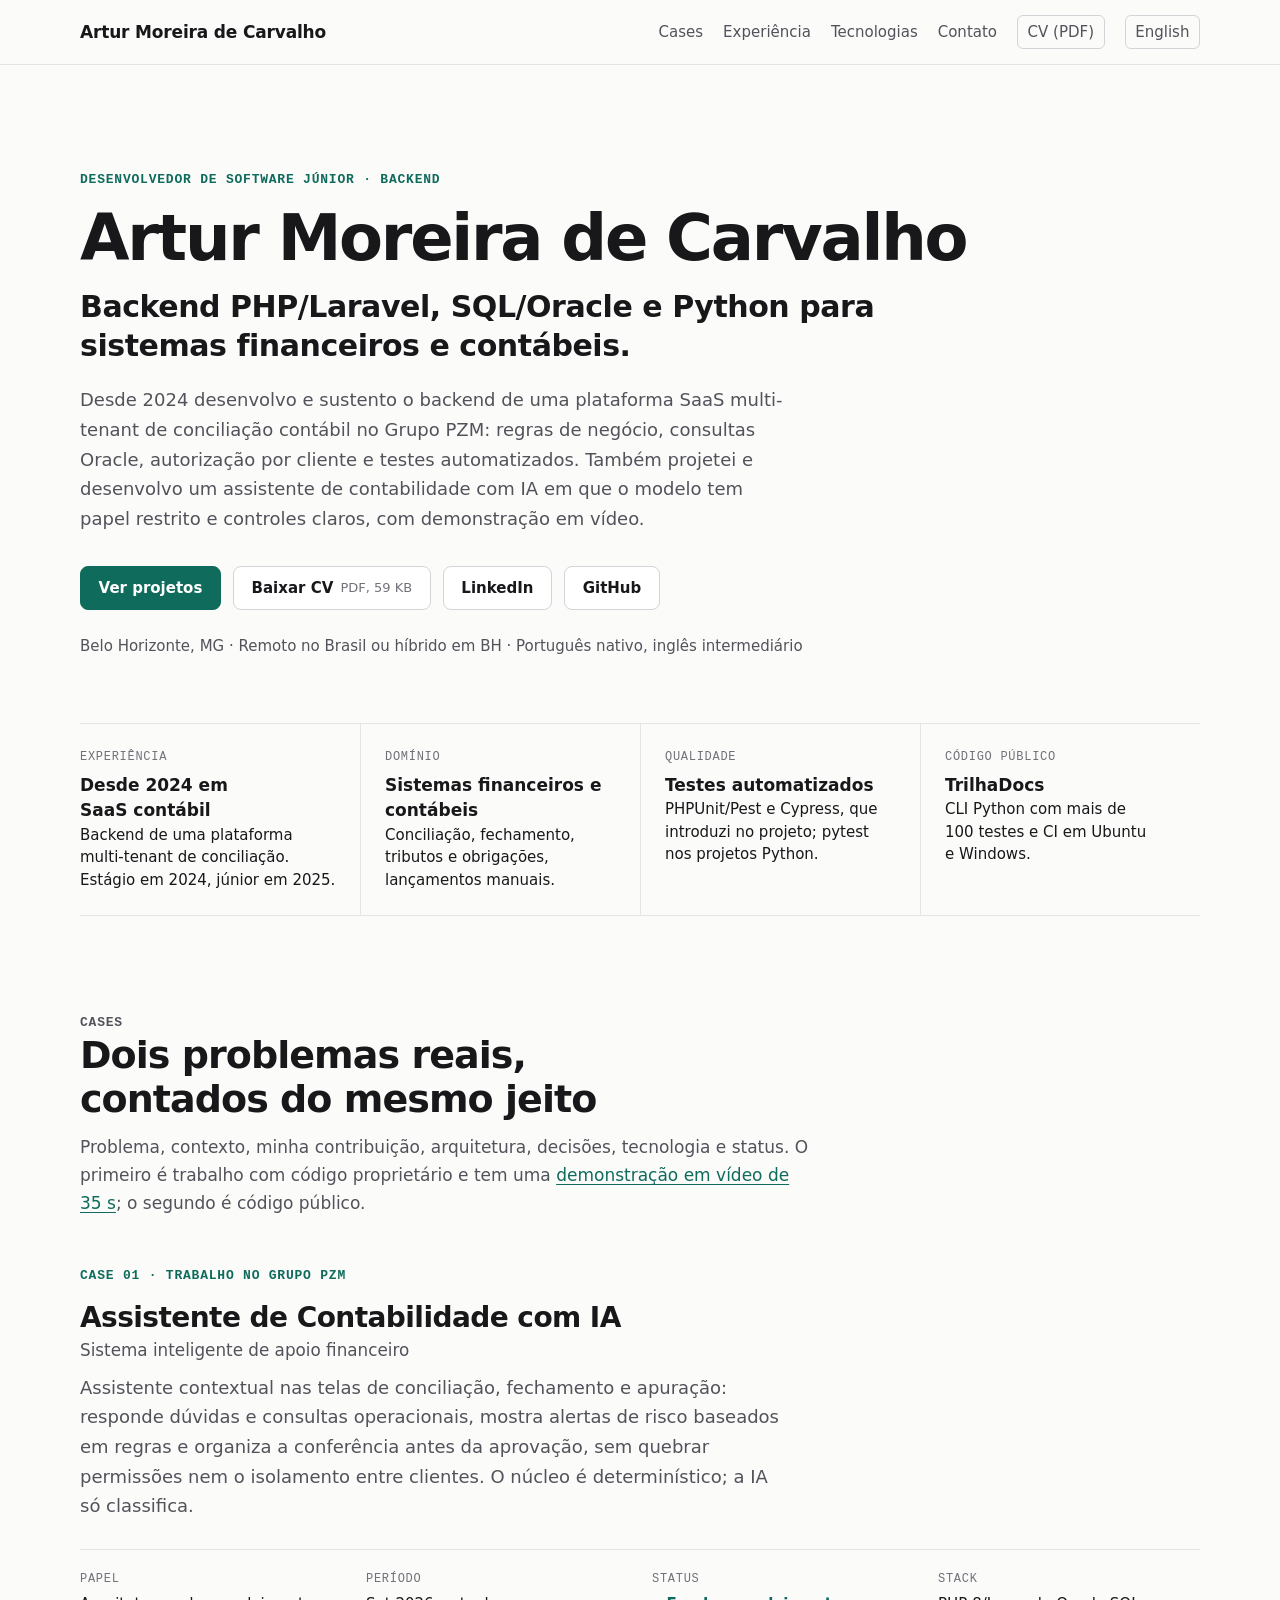
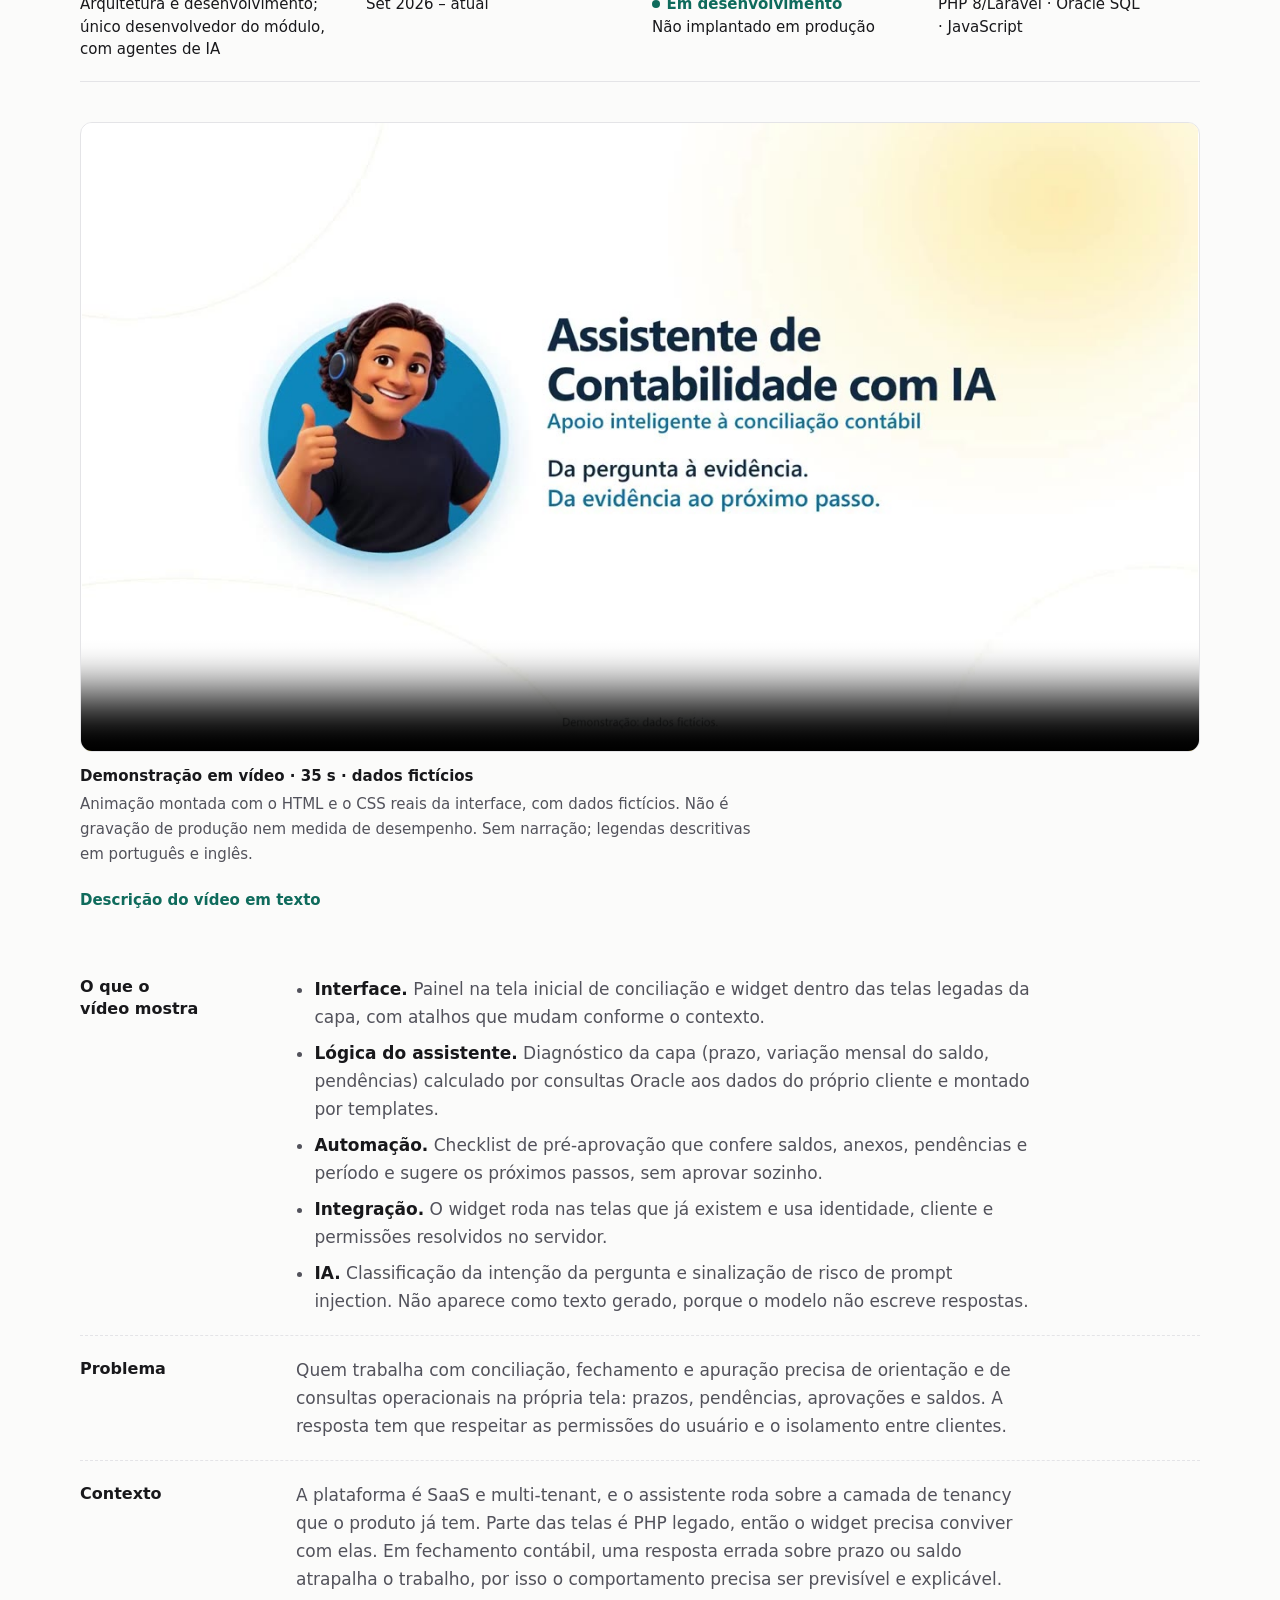
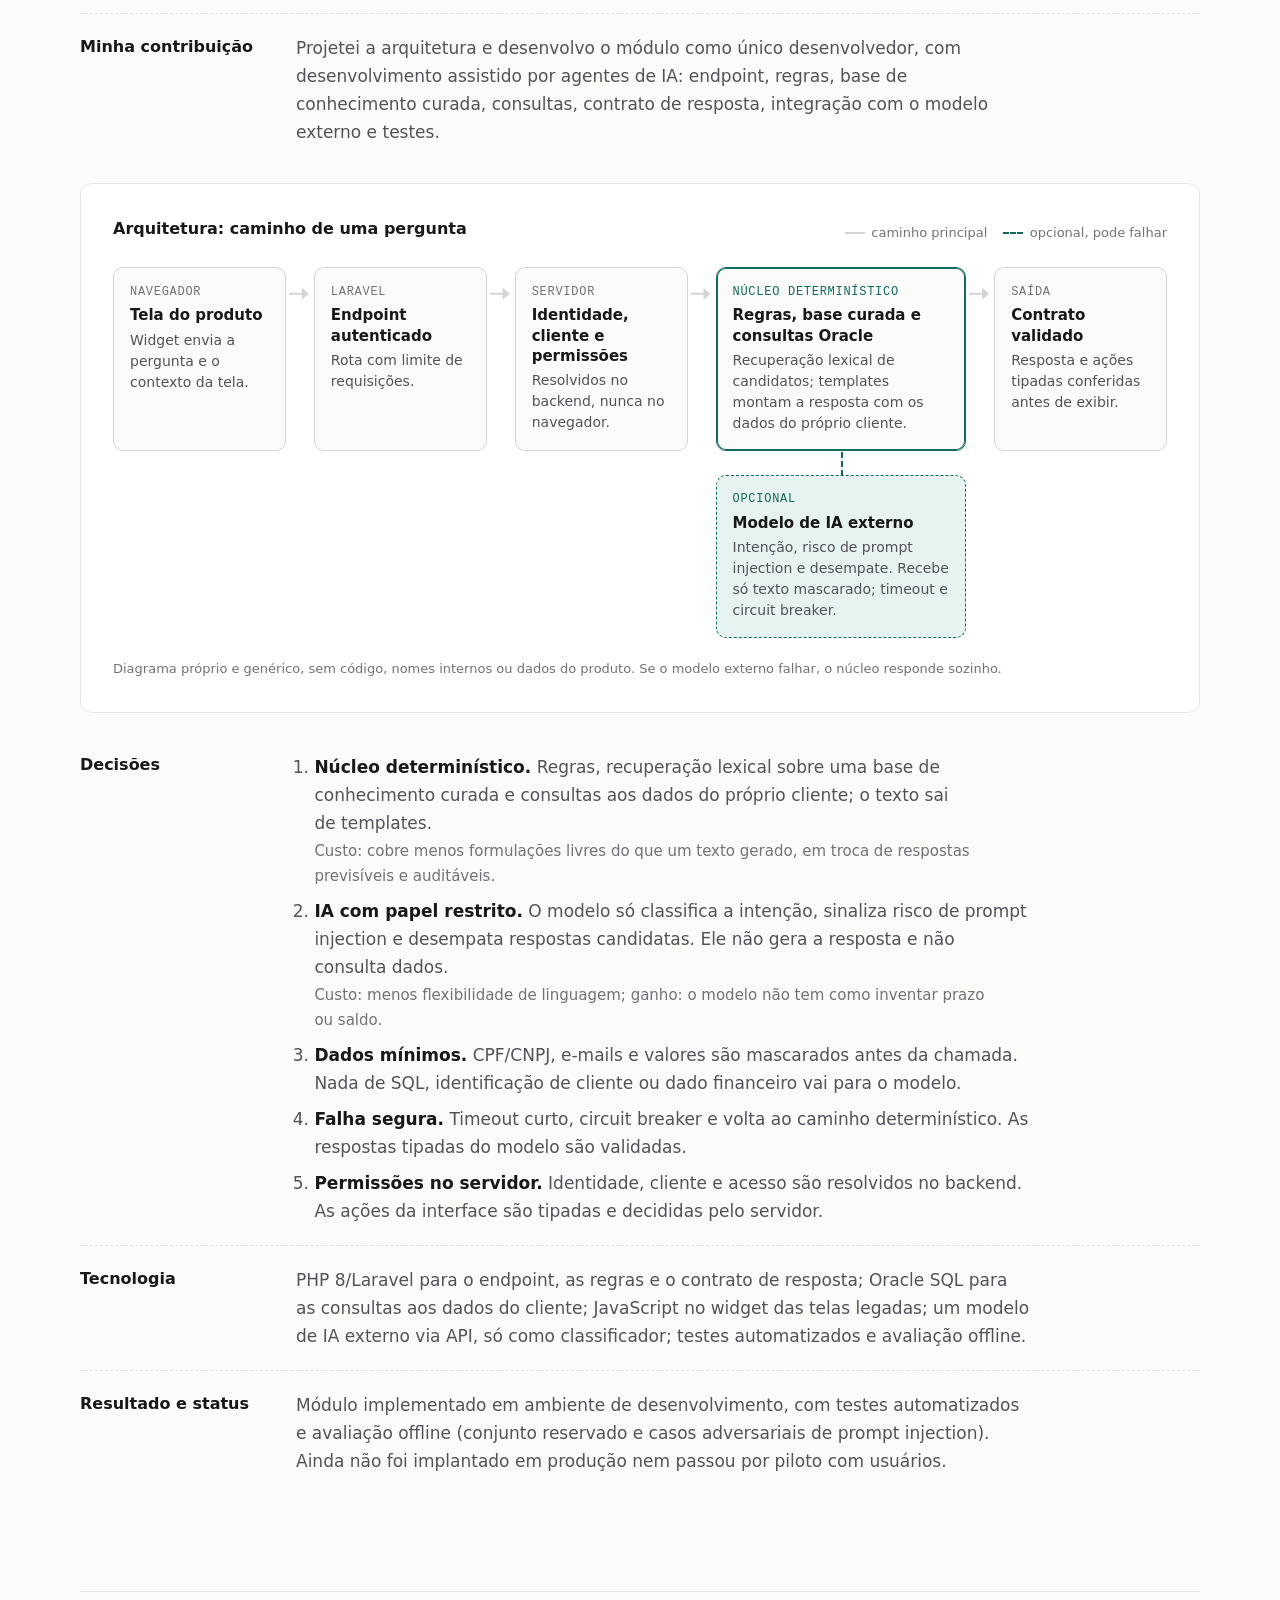
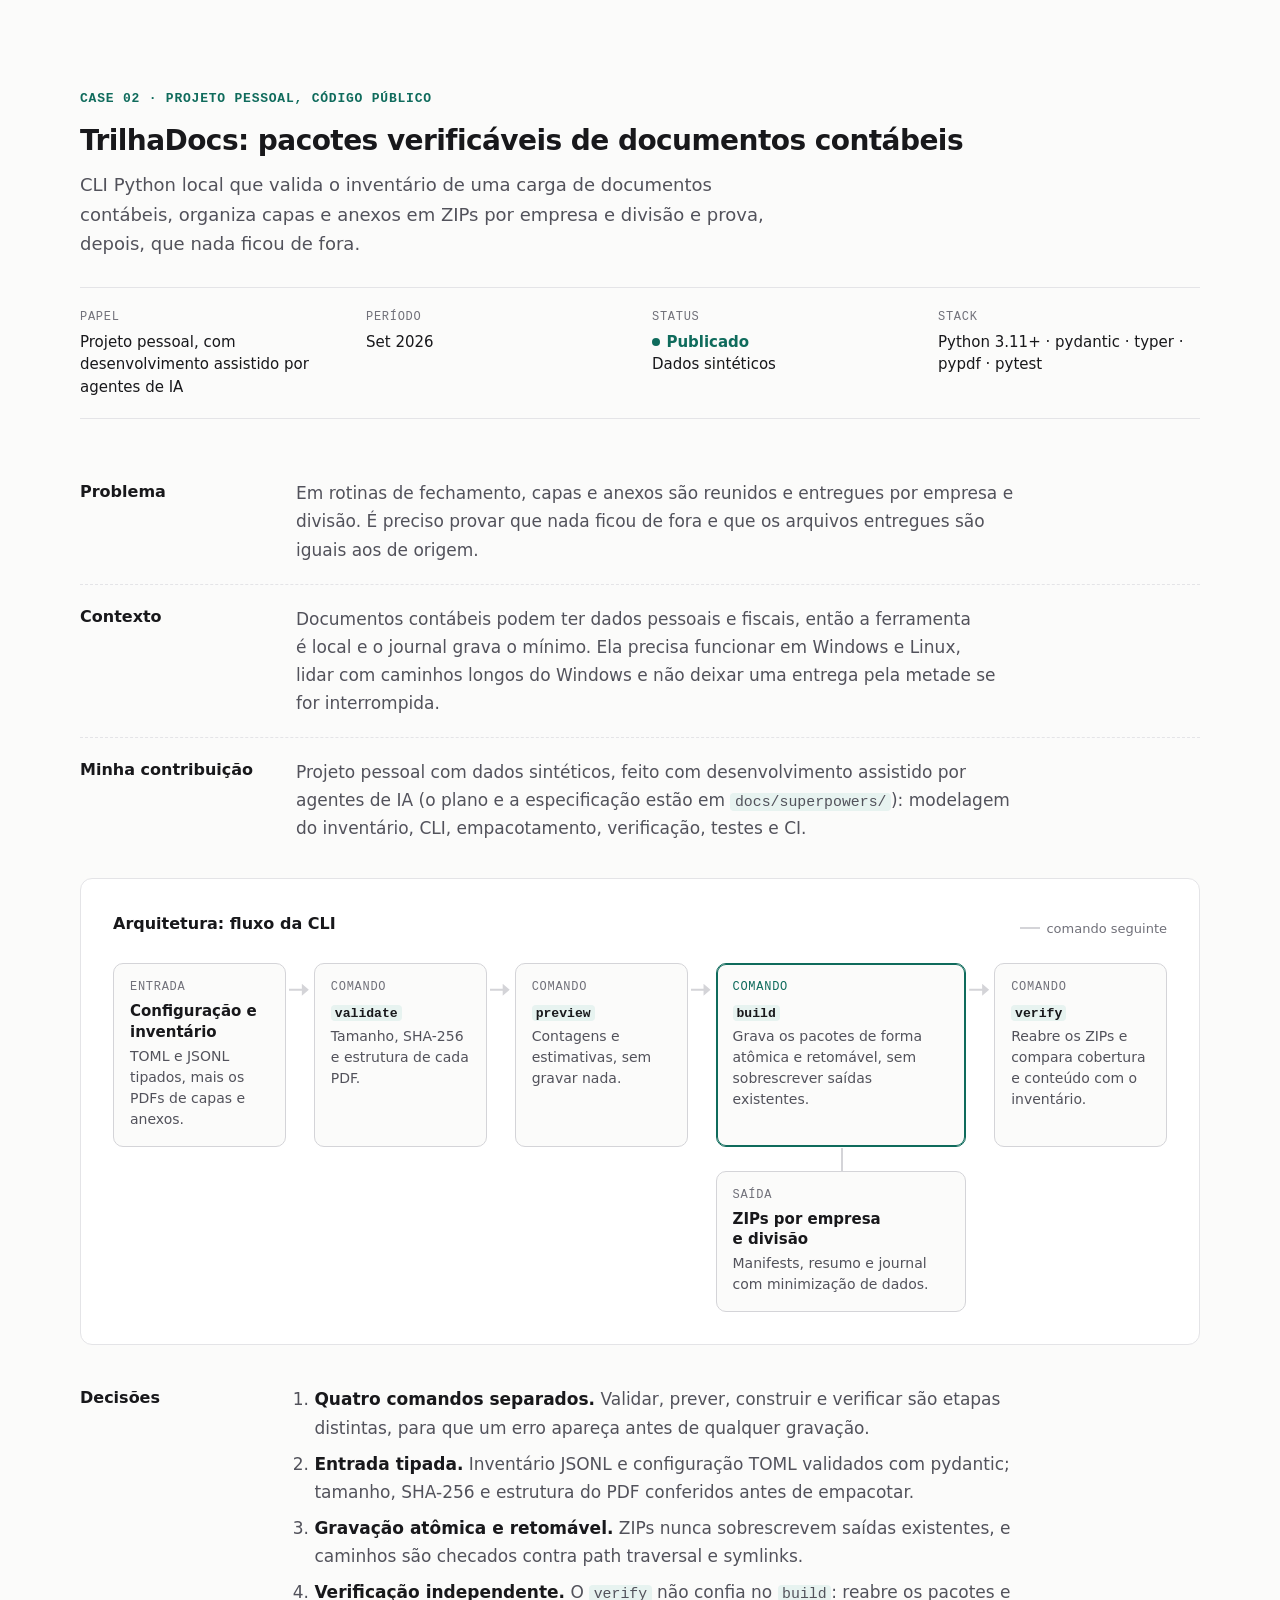
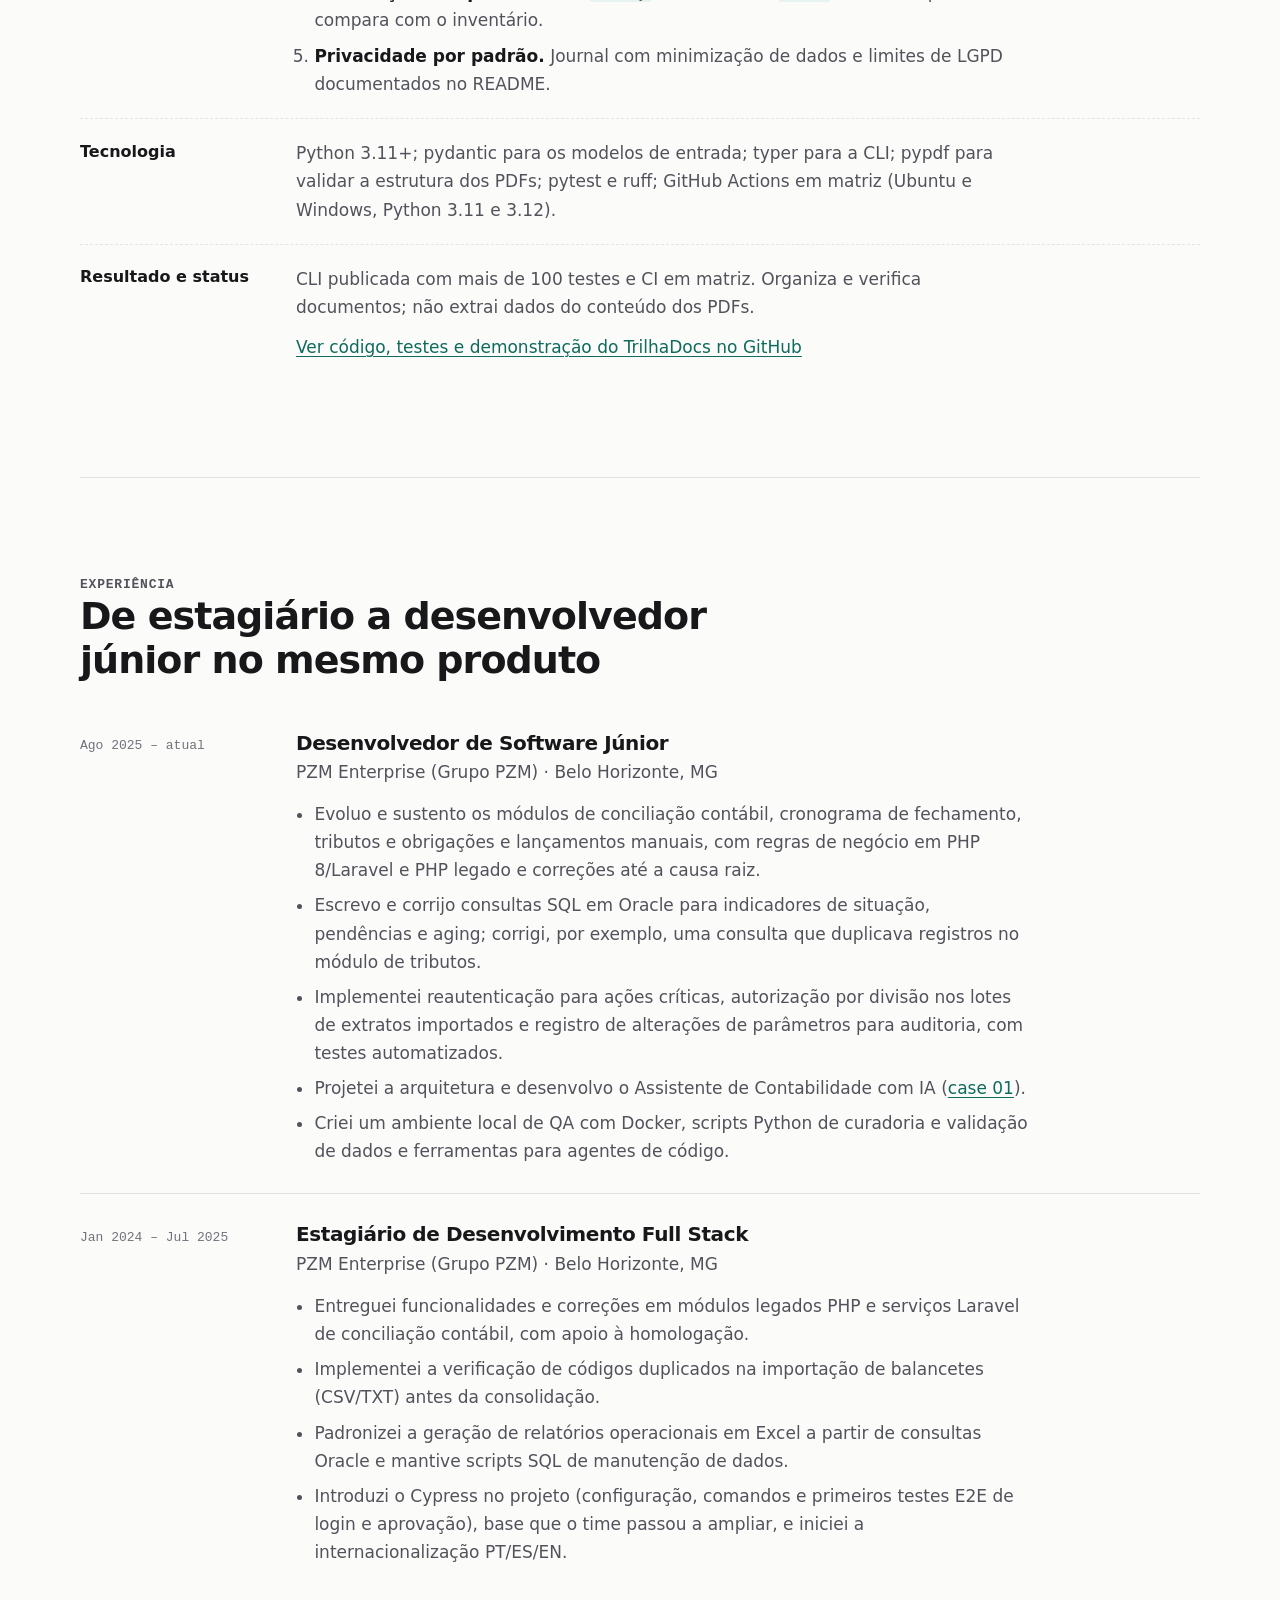
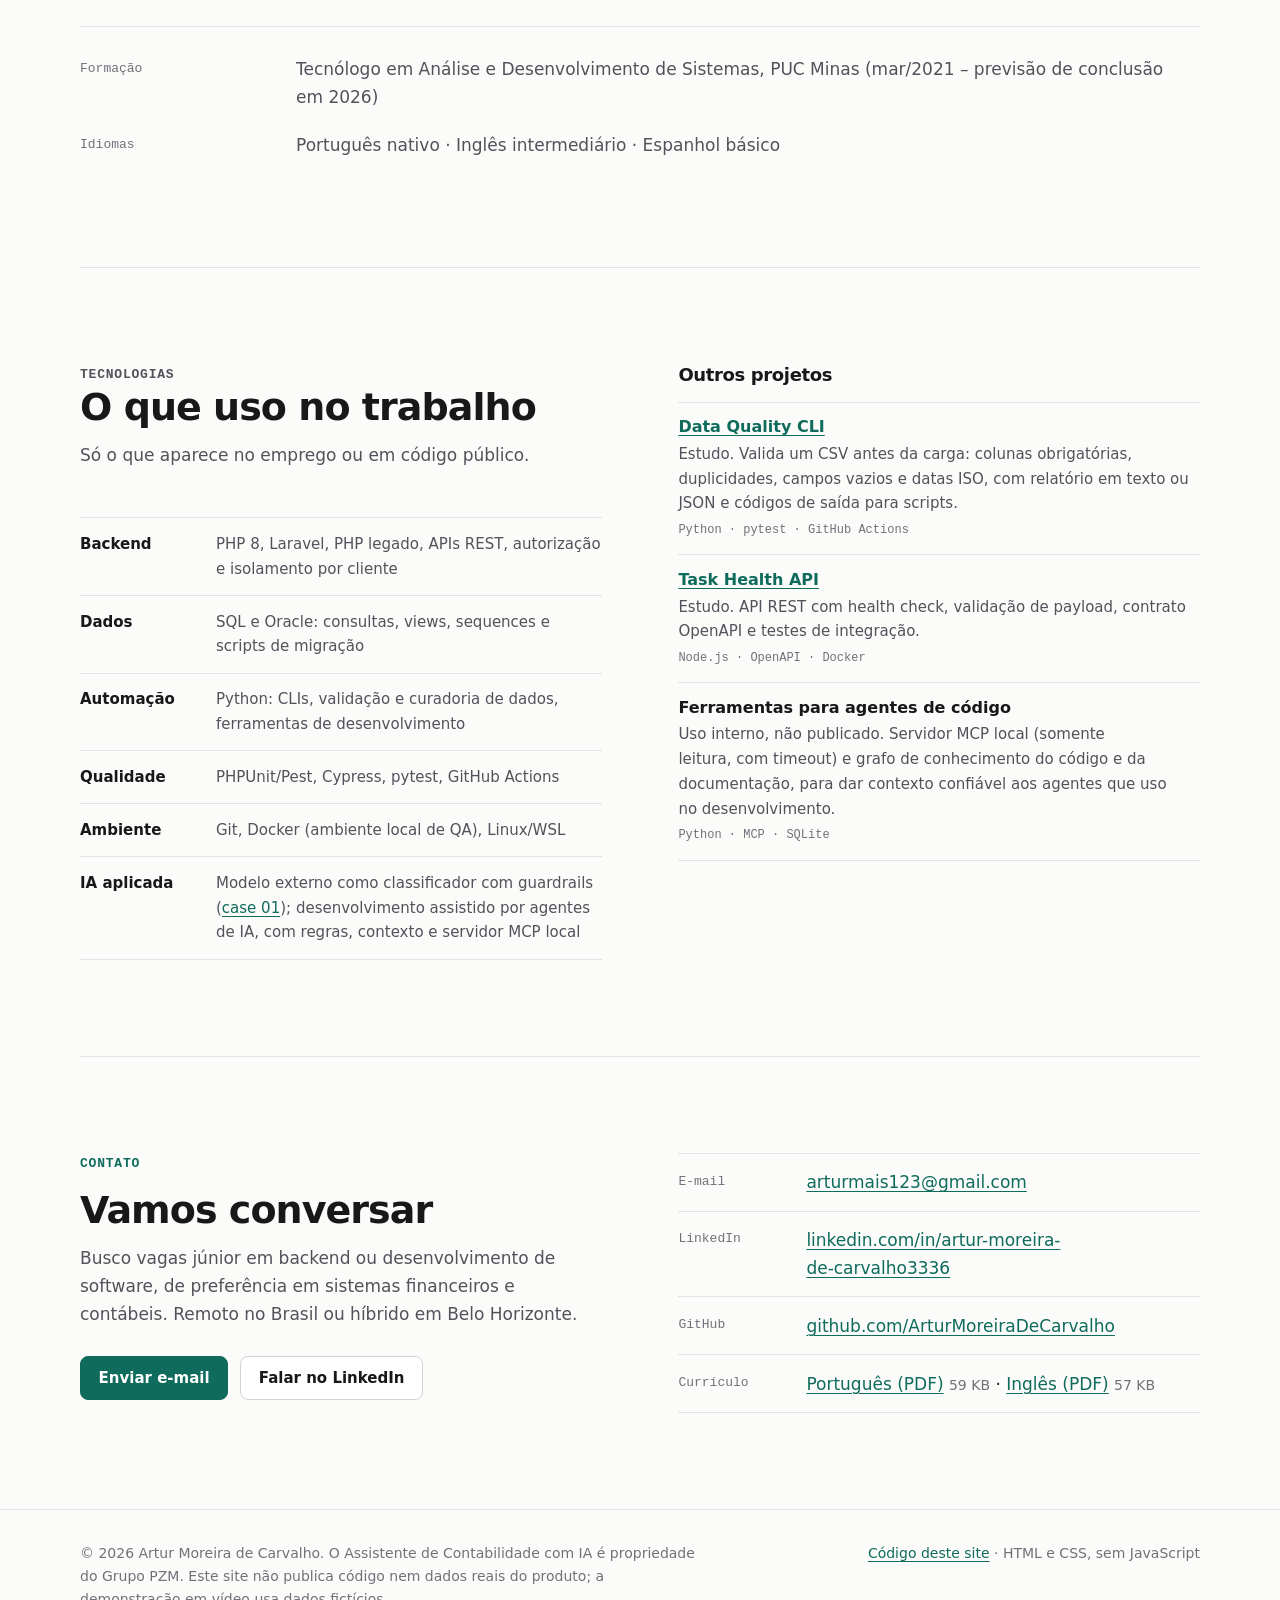
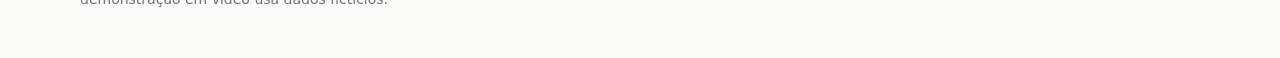
==== commit 1b353111: "feat: add anonymized demo video to the accounting assistant case 35 s H.264 demo with poster, PT/EN " ====
--- a/index.html
+++ b/index.html
@@ -21,7 +21,7 @@
   <meta property="og:site_name" content="Artur Moreira de Carvalho" />
   <meta property="og:url" content="https://arturmoreiradecarvalho.github.io/artur-portfolio/" />
   <meta property="og:title" content="Artur Moreira de Carvalho | Backend para sistemas financeiros e contábeis" />
-  <meta property="og:description" content="Desenvolvedor de software júnior: PHP/Laravel, SQL/Oracle e Python. Cases do assistente de conciliação contábil e do TrilhaDocs, currículo e contato." />
+  <meta property="og:description" content="Desenvolvedor de software júnior: PHP/Laravel, SQL/Oracle e Python. Cases do Assistente de Contabilidade com IA (com vídeo de demonstração) e do TrilhaDocs, currículo e contato." />
   <meta property="og:image" content="https://arturmoreiradecarvalho.github.io/artur-portfolio/og-image.png" />
   <meta property="og:image:type" content="image/png" />
   <meta property="og:image:width" content="1200" />
@@ -29,7 +29,7 @@
   <meta property="og:image:alt" content="Artur Moreira de Carvalho, Desenvolvedor de Software Júnior. Backend PHP/Laravel, SQL/Oracle e Python para sistemas financeiros e contábeis." />
   <meta name="twitter:card" content="summary_large_image" />
   <meta name="twitter:title" content="Artur Moreira de Carvalho | Backend para sistemas financeiros e contábeis" />
-  <meta name="twitter:description" content="PHP/Laravel, SQL/Oracle e Python. Cases do assistente de conciliação contábil e do TrilhaDocs, currículo e contato." />
+  <meta name="twitter:description" content="PHP/Laravel, SQL/Oracle e Python. Cases do Assistente de Contabilidade com IA (com vídeo de demonstração) e do TrilhaDocs, currículo e contato." />
   <meta name="twitter:image" content="https://arturmoreiradecarvalho.github.io/artur-portfolio/og-image.png" />
   <meta name="twitter:image:alt" content="Artur Moreira de Carvalho, Desenvolvedor de Software Júnior. Backend PHP/Laravel, SQL/Oracle e Python para sistemas financeiros e contábeis." />
   <link rel="icon" href="assets/favicon.svg" type="image/svg+xml" />
@@ -80,7 +80,7 @@
       <p class="eyebrow">Desenvolvedor de Software Júnior · Backend</p>
       <h1 id="nome">Artur Moreira de Carvalho</h1>
       <p class="tagline">Backend PHP/Laravel, SQL/Oracle e Python para sistemas financeiros e contábeis.</p>
-      <p class="lead">Desde 2024 desenvolvo e sustento o backend de uma plataforma SaaS multi-tenant de conciliação contábil no Grupo PZM: regras de negócio, consultas Oracle, autorização por cliente e testes automatizados. Também projetei e desenvolvo um assistente de conciliação contábil em que a IA tem papel restrito e controles claros.</p>
+      <p class="lead">Desde 2024 desenvolvo e sustento o backend de uma plataforma SaaS multi-tenant de conciliação contábil no Grupo PZM: regras de negócio, consultas Oracle, autorização por cliente e testes automatizados. Também projetei e desenvolvo um assistente de contabilidade com IA em que o modelo tem papel restrito e controles claros, com demonstração em vídeo.</p>
       <div class="actions">
         <a class="button primary" href="#cases">Ver projetos</a>
         <a class="button" href="assets/cv/artur-moreira-de-carvalho-curriculo-pt-BR.pdf" type="application/pdf" download>Baixar CV <span class="hint">PDF, 59 KB</span></a>
@@ -115,19 +115,58 @@
       <div class="section-head">
         <p class="eyebrow">Cases</p>
         <h2 id="cases-titulo">Dois problemas reais, contados do mesmo jeito</h2>
-        <p>Problema, contexto, minha contribuição, arquitetura, decisões, tecnologia e status. O primeiro é trabalho com código proprietário; o segundo é código público.</p>
+        <p>Problema, contexto, minha contribuição, arquitetura, decisões, tecnologia e status. O primeiro é trabalho com código proprietário e tem uma <a href="#demonstracao">demonstração em vídeo de 35 s</a>; o segundo é código público.</p>
       </div>
 
       <article id="assistente-conciliacao" class="case" aria-labelledby="assistente-conciliacao-titulo">
         <p class="eyebrow">Case 01 · Trabalho no Grupo PZM</p>
-        <h3 id="assistente-conciliacao-titulo">Assistente de conciliação contábil com IA aplicada sob controles</h3>
-        <p class="case-summary">Responde dúvidas e consultas operacionais dentro das telas de conciliação, fechamento e apuração, sem quebrar permissões nem o isolamento entre clientes. O núcleo é determinístico; a IA só classifica.</p>
+        <h3 id="assistente-conciliacao-titulo">Assistente de Contabilidade com IA <span class="title-sub">Sistema inteligente de apoio financeiro</span></h3>
+        <p class="case-summary">Assistente contextual nas telas de conciliação, fechamento e apuração: responde dúvidas e consultas operacionais, mostra alertas de risco baseados em regras e organiza a conferência antes da aprovação, sem quebrar permissões nem o isolamento entre clientes. O núcleo é determinístico; a IA só classifica.</p>
         <dl class="facts">
           <div><dt>Papel</dt><dd>Arquitetura e desenvolvimento; único desenvolvedor do módulo, com agentes de IA</dd></div>
           <div><dt>Período</dt><dd>Set 2026 – atual</dd></div>
           <div><dt>Status</dt><dd><span class="status">Em desenvolvimento</span> Não implantado em produção</dd></div>
           <div><dt>Stack</dt><dd>PHP 8/Laravel · Oracle SQL · JavaScript</dd></div>
         </dl>
+
+        <figure id="demonstracao" class="demo" aria-labelledby="demo-titulo">
+          <video controls preload="none" playsinline width="1920" height="1080" poster="assets/media/ai-accounting-assistant-demo.jpg" aria-label="Demonstração em vídeo do Assistente de Contabilidade com IA, 35 segundos, sem narração, dados fictícios" aria-describedby="demo-resumo">
+            <source src="assets/media/ai-accounting-assistant-demo.mp4" type="video/mp4" />
+            <track kind="captions" src="assets/media/ai-accounting-assistant-demo.pt-BR.vtt" srclang="pt-BR" label="Português (descrição)" />
+            <track kind="captions" src="assets/media/ai-accounting-assistant-demo.en.vtt" srclang="en" label="English (description)" />
+            <a href="assets/media/ai-accounting-assistant-demo.mp4">Baixar a demonstração em MP4</a>.
+          </video>
+          <figcaption>
+            <strong id="demo-titulo">Demonstração em vídeo · 35 s · dados fictícios</strong>
+            <span id="demo-resumo">Animação montada com o HTML e o CSS reais da interface, com dados fictícios. Não é gravação de produção nem medida de desempenho. Sem narração; legendas descritivas em português e inglês.</span>
+          </figcaption>
+          <details class="demo-text">
+            <summary>Descrição do vídeo em texto</summary>
+            <ol>
+              <li><strong>0–3 s.</strong> Abertura com o nome do assistente.</li>
+              <li><strong>3–8 s.</strong> A tela inicial de conciliação abre o assistente no contexto do usuário, com atalhos por tema.</li>
+              <li><strong>8–12 s.</strong> O assistente destaca a fila de aprovação; uma capa fictícia é aberta.</li>
+              <li><strong>12–18 s.</strong> A capa mostra saldos, lançamentos e dados contábeis de demonstração.</li>
+              <li><strong>18–23 s.</strong> No painel, o diagnóstico da capa reúne prazo da etapa, variação do saldo no mês e pendências.</li>
+              <li><strong>23–32 s.</strong> O checklist de pré-aprovação confere saldos, anexos, pendências e período e sugere os próximos passos. A decisão continua com o usuário.</li>
+              <li><strong>32–35 s.</strong> Encerramento: “Da pergunta à evidência. Da evidência ao próximo passo.”</li>
+            </ol>
+            <p class="credits">Música: “Happy Beats &amp; Business Moves Vol. 12”, de Sascha Ende (<a href="https://ende.app/" rel="noopener noreferrer">ende.app</a>), licença <a href="https://creativecommons.org/licenses/by/4.0/" rel="noopener noreferrer">CC BY 4.0</a>. Efeitos sonoros: Kenney (CC0).</p>
+          </details>
+        </figure>
+
+        <div class="case-row">
+          <h4>O que o vídeo mostra</h4>
+          <div>
+            <ul>
+              <li><strong>Interface.</strong> Painel na tela inicial de conciliação e widget dentro das telas legadas da capa, com atalhos que mudam conforme o contexto.</li>
+              <li><strong>Lógica do assistente.</strong> Diagnóstico da capa (prazo, variação mensal do saldo, pendências) calculado por consultas Oracle aos dados do próprio cliente e montado por templates.</li>
+              <li><strong>Automação.</strong> Checklist de pré-aprovação que confere saldos, anexos, pendências e período e sugere os próximos passos, sem aprovar sozinho.</li>
+              <li><strong>Integração.</strong> O widget roda nas telas que já existem e usa identidade, cliente e permissões resolvidos no servidor.</li>
+              <li><strong>IA.</strong> Classificação da intenção da pergunta e sinalização de risco de prompt injection. Não aparece como texto gerado, porque o modelo não escreve respostas.</li>
+            </ul>
+          </div>
+        </div>
 
         <div class="case-row">
           <h4>Problema</h4>
@@ -157,7 +196,7 @@
             </li>
             <li><div class="box"><span class="kicker">Saída</span><strong>Contrato validado</strong>Resposta e ações tipadas conferidas antes de exibir.</div></li>
           </ol>
-          <p class="note">Diagrama próprio e genérico, sem código, telas, nomes internos ou dados do produto. Se o modelo externo falhar, o núcleo responde sozinho.</p>
+          <p class="note">Diagrama próprio e genérico, sem código, nomes internos ou dados do produto. Se o modelo externo falhar, o núcleo responde sozinho.</p>
         </figure>
 
         <div class="case-row">
@@ -264,7 +303,7 @@
               <li>Evoluo e sustento os módulos de conciliação contábil, cronograma de fechamento, tributos e obrigações e lançamentos manuais, com regras de negócio em PHP 8/Laravel e PHP legado e correções até a causa raiz.</li>
               <li>Escrevo e corrijo consultas SQL em Oracle para indicadores de situação, pendências e aging; corrigi, por exemplo, uma consulta que duplicava registros no módulo de tributos.</li>
               <li>Implementei reautenticação para ações críticas, autorização por divisão nos lotes de extratos importados e registro de alterações de parâmetros para auditoria, com testes automatizados.</li>
-              <li>Projetei a arquitetura e desenvolvo o assistente de conciliação contábil (<a href="#assistente-conciliacao">case 01</a>).</li>
+              <li>Projetei a arquitetura e desenvolvo o Assistente de Contabilidade com IA (<a href="#assistente-conciliacao">case 01</a>).</li>
               <li>Criei um ambiente local de QA com Docker, scripts Python de curadoria e validação de dados e ferramentas para agentes de código.</li>
             </ul>
           </div>
@@ -352,7 +391,7 @@
 
   <footer class="site-footer">
     <div class="container">
-      <p>© 2026 Artur Moreira de Carvalho. O assistente de conciliação contábil é propriedade do Grupo PZM; este site não publica código, telas ou dados do produto.</p>
+      <p>© 2026 Artur Moreira de Carvalho. O Assistente de Contabilidade com IA é propriedade do Grupo PZM. Este site não publica código nem dados reais do produto; a demonstração em vídeo usa dados fictícios.</p>
       <p><a href="https://github.com/ArturMoreiraDeCarvalho/artur-portfolio" rel="noopener noreferrer">Código deste site</a> · HTML e CSS, sem JavaScript</p>
     </div>
   </footer>
--- a/styles.css
+++ b/styles.css
@@ -108,6 +108,20 @@
 .case-row li strong { color: var(--text); font-weight: 650; }
 .case-row .tradeoff { display: block; margin-top: .15rem; font-size: .9375rem; color: var(--faint); }
 .case-link { margin-top: 1.5rem; }
+.title-sub { display: block; margin-top: .35rem; font-size: .6em; font-weight: 500; letter-spacing: 0; color: var(--muted); }
+
+/* Demo video: fixed 16:9 box (no layout shift), no autoplay, poster only until play */
+.demo { margin: 0 0 2rem; padding: 0; scroll-margin-top: 5rem; }
+.demo video { display: block; width: 100%; height: auto; aspect-ratio: 16 / 9; background: var(--surface); border: 1px solid var(--line); border-radius: 12px; }
+.demo figcaption { display: flex; flex-direction: column; gap: .25rem; margin-top: .75rem; font-size: .9375rem; color: var(--muted); max-width: 72ch; }
+.demo figcaption strong { color: var(--text); font-weight: 650; }
+.demo-text { margin-top: .75rem; font-size: .9375rem; color: var(--muted); max-width: 72ch; }
+.demo-text summary { cursor: pointer; color: var(--accent); font-weight: 600; min-height: 44px; display: flex; align-items: center; }
+.demo-text summary:focus-visible { outline: 3px solid var(--accent); outline-offset: 2px; border-radius: 4px; }
+.demo-text ol { padding-left: 1.15rem; margin: .5rem 0 .75rem; }
+.demo-text li + li { margin-top: .35rem; }
+.demo-text li strong { color: var(--text); font-weight: 650; }
+.demo-text .credits { font-size: .8125rem; color: var(--faint); margin: 0; }
 
 /* Architecture diagrams (HTML/CSS) */
 .arch { margin: 1rem 0 1.25rem; padding: clamp(1.25rem, 3vw, 2rem); background: var(--surface); border: 1px solid var(--line); border-radius: 12px; }
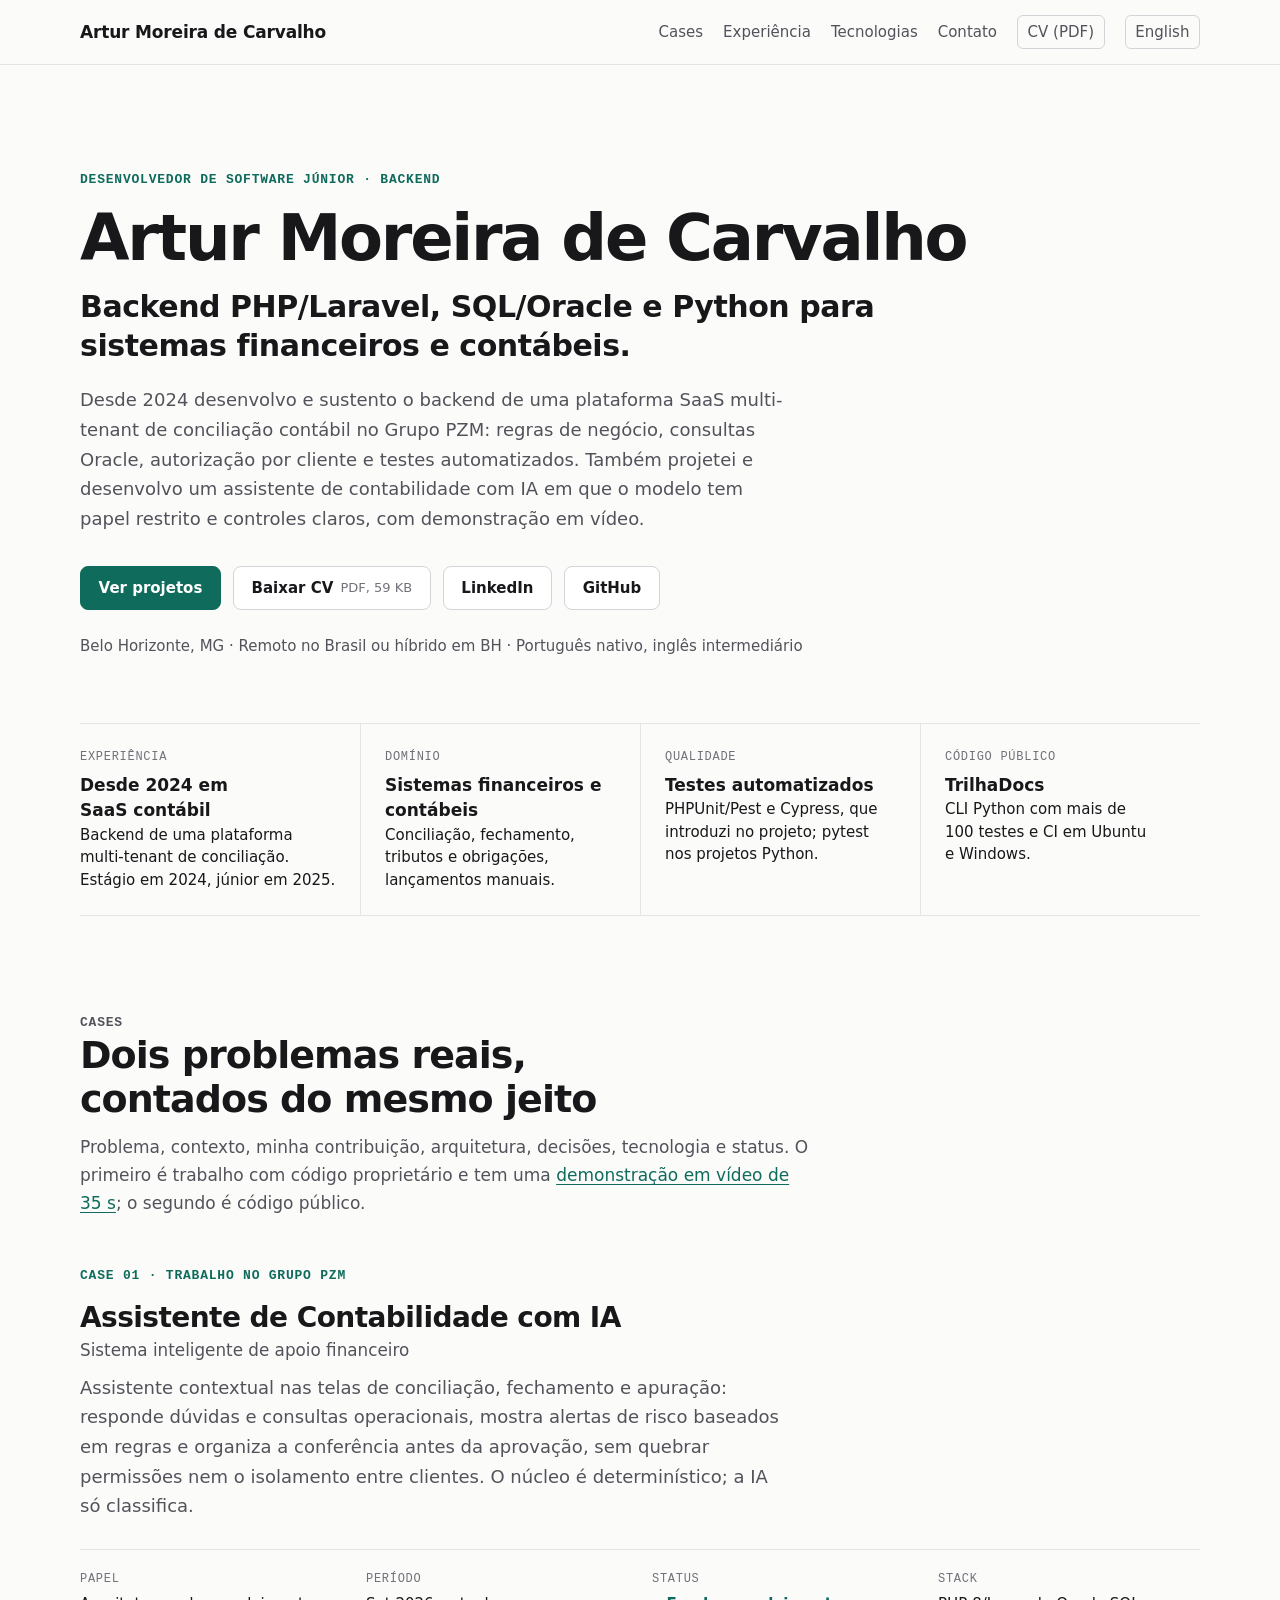
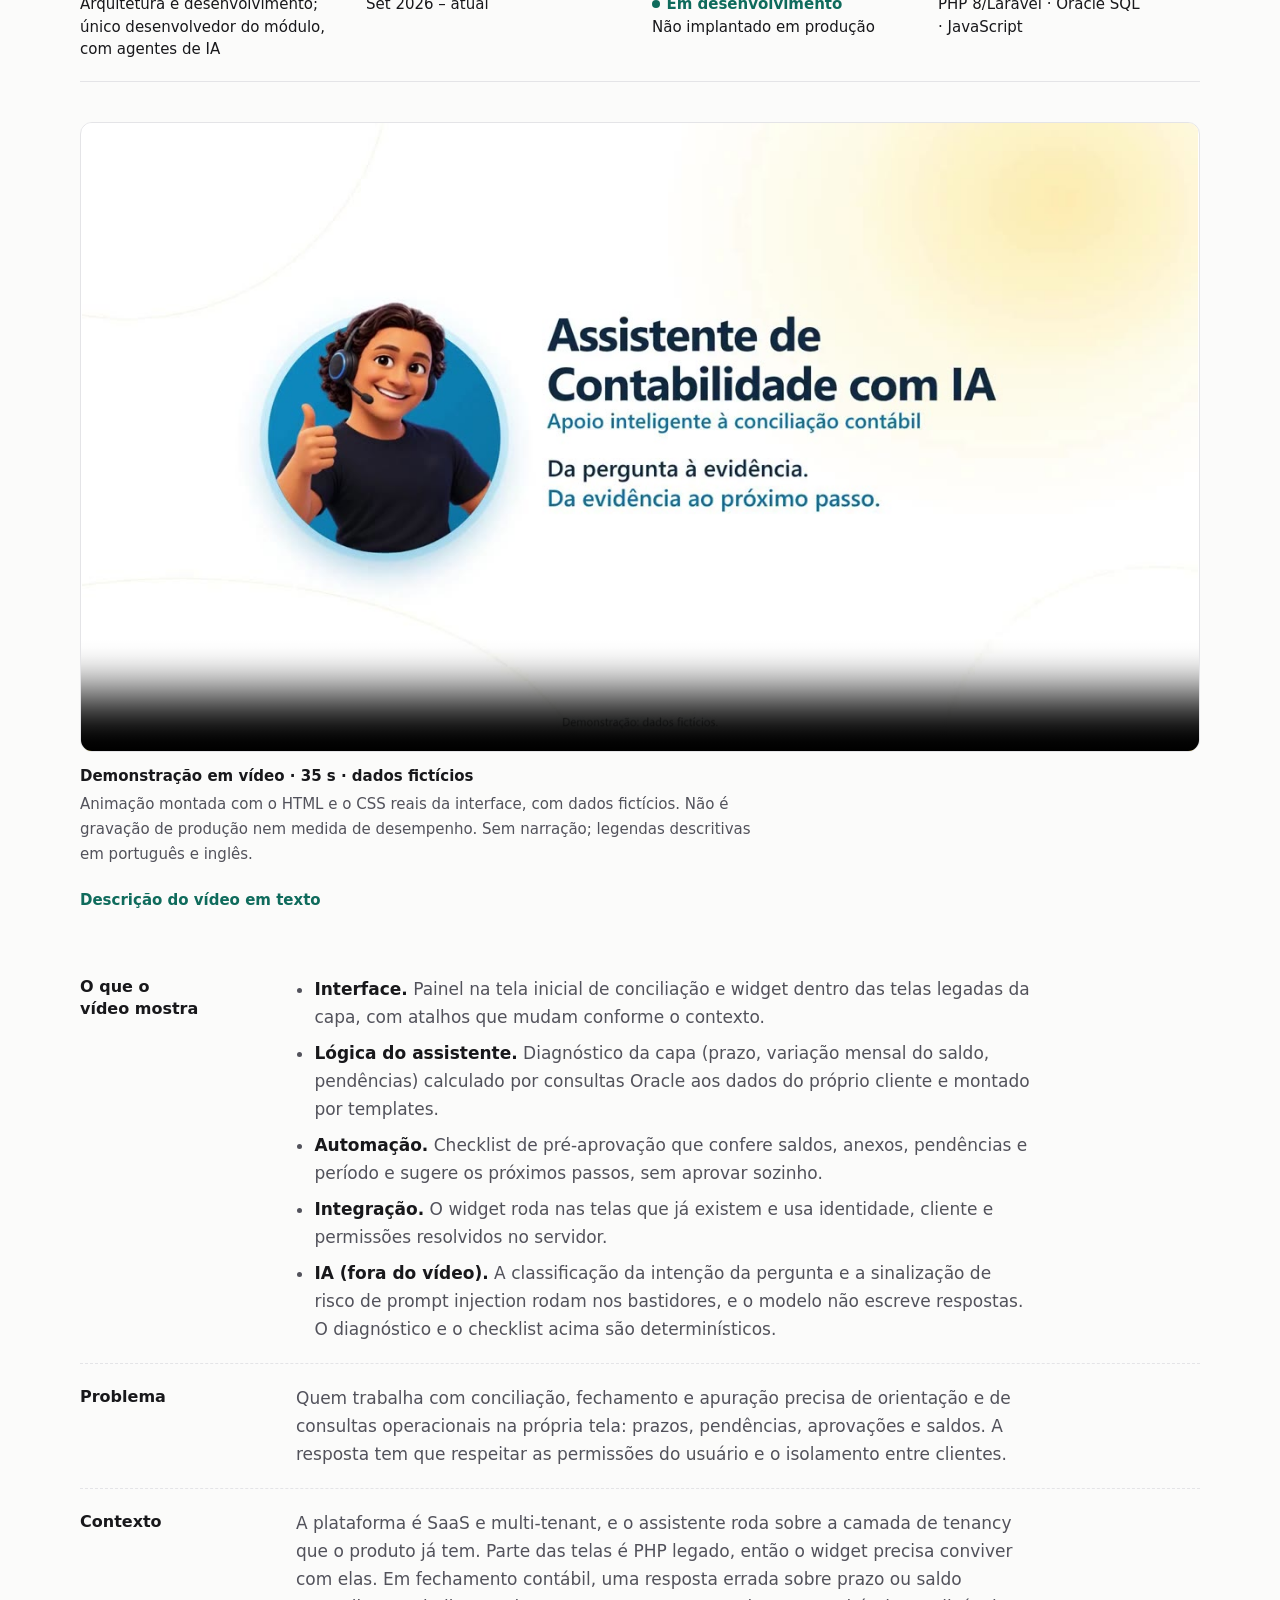
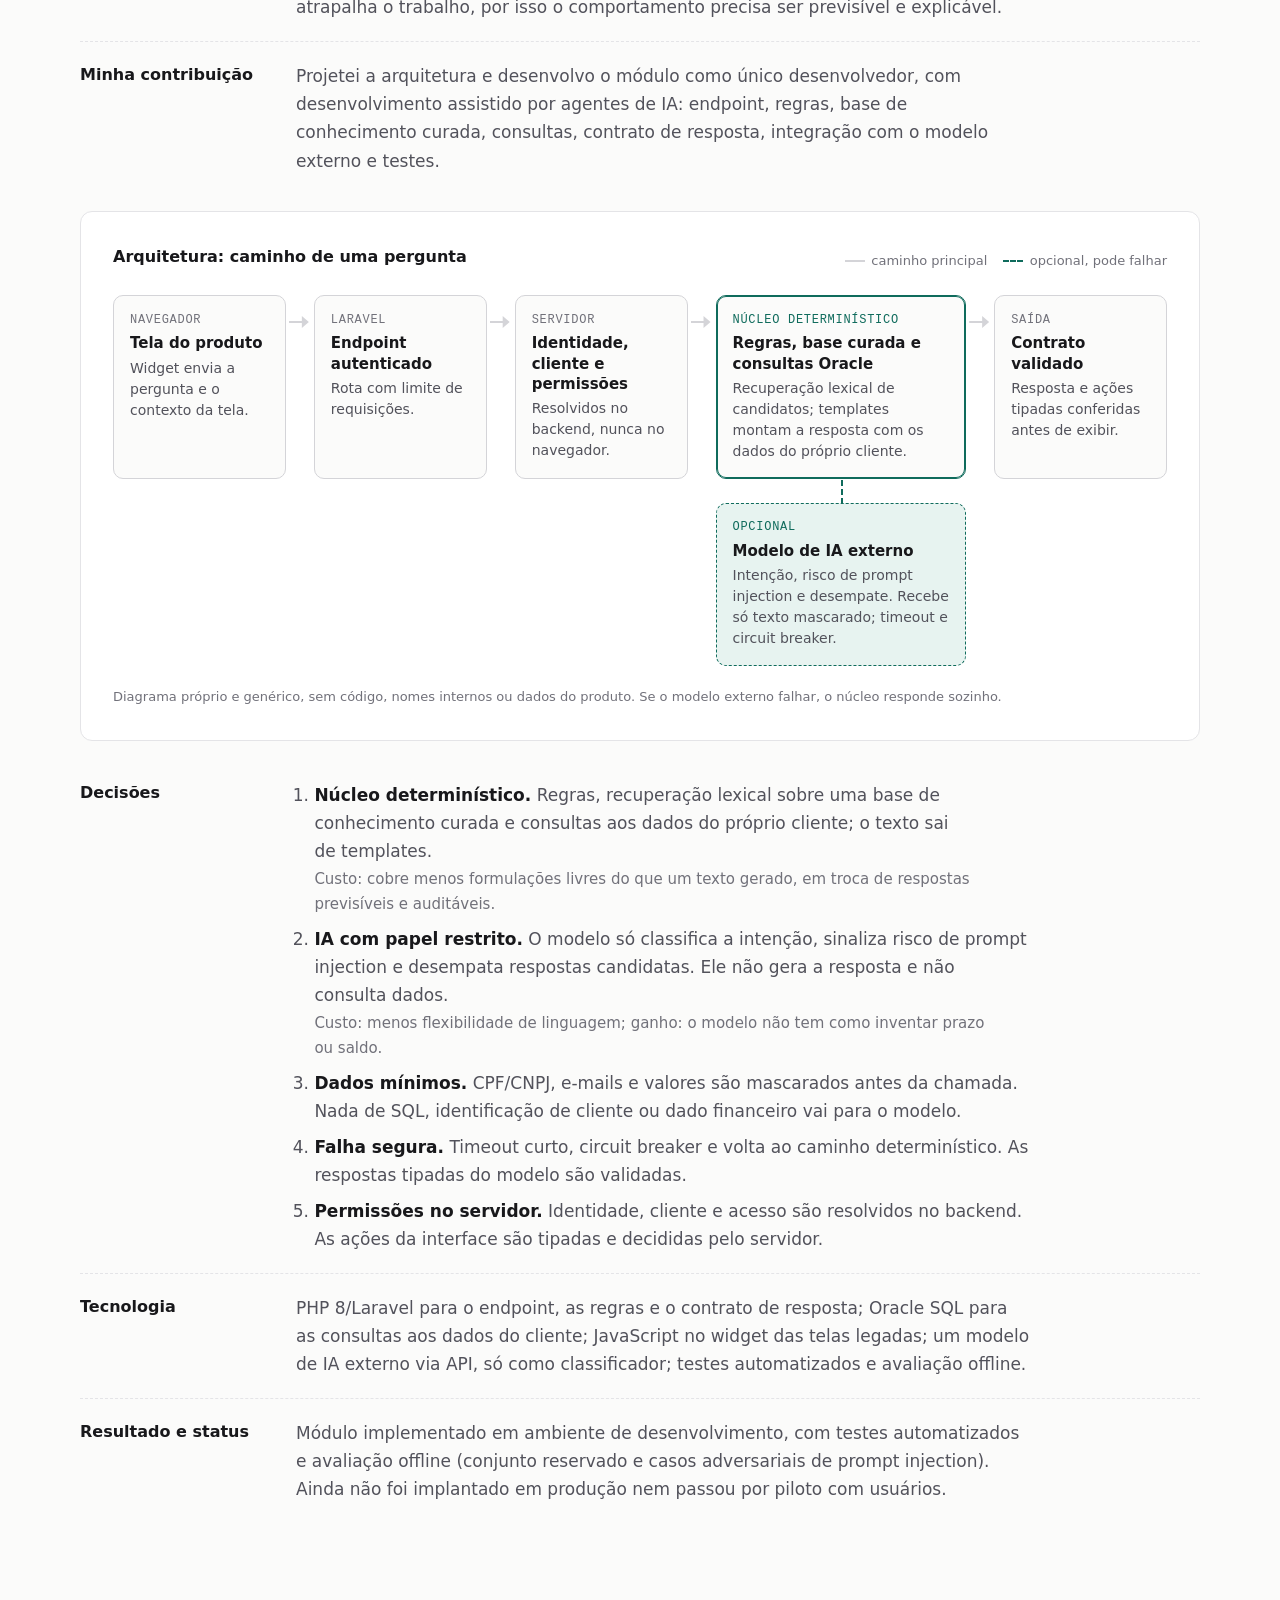
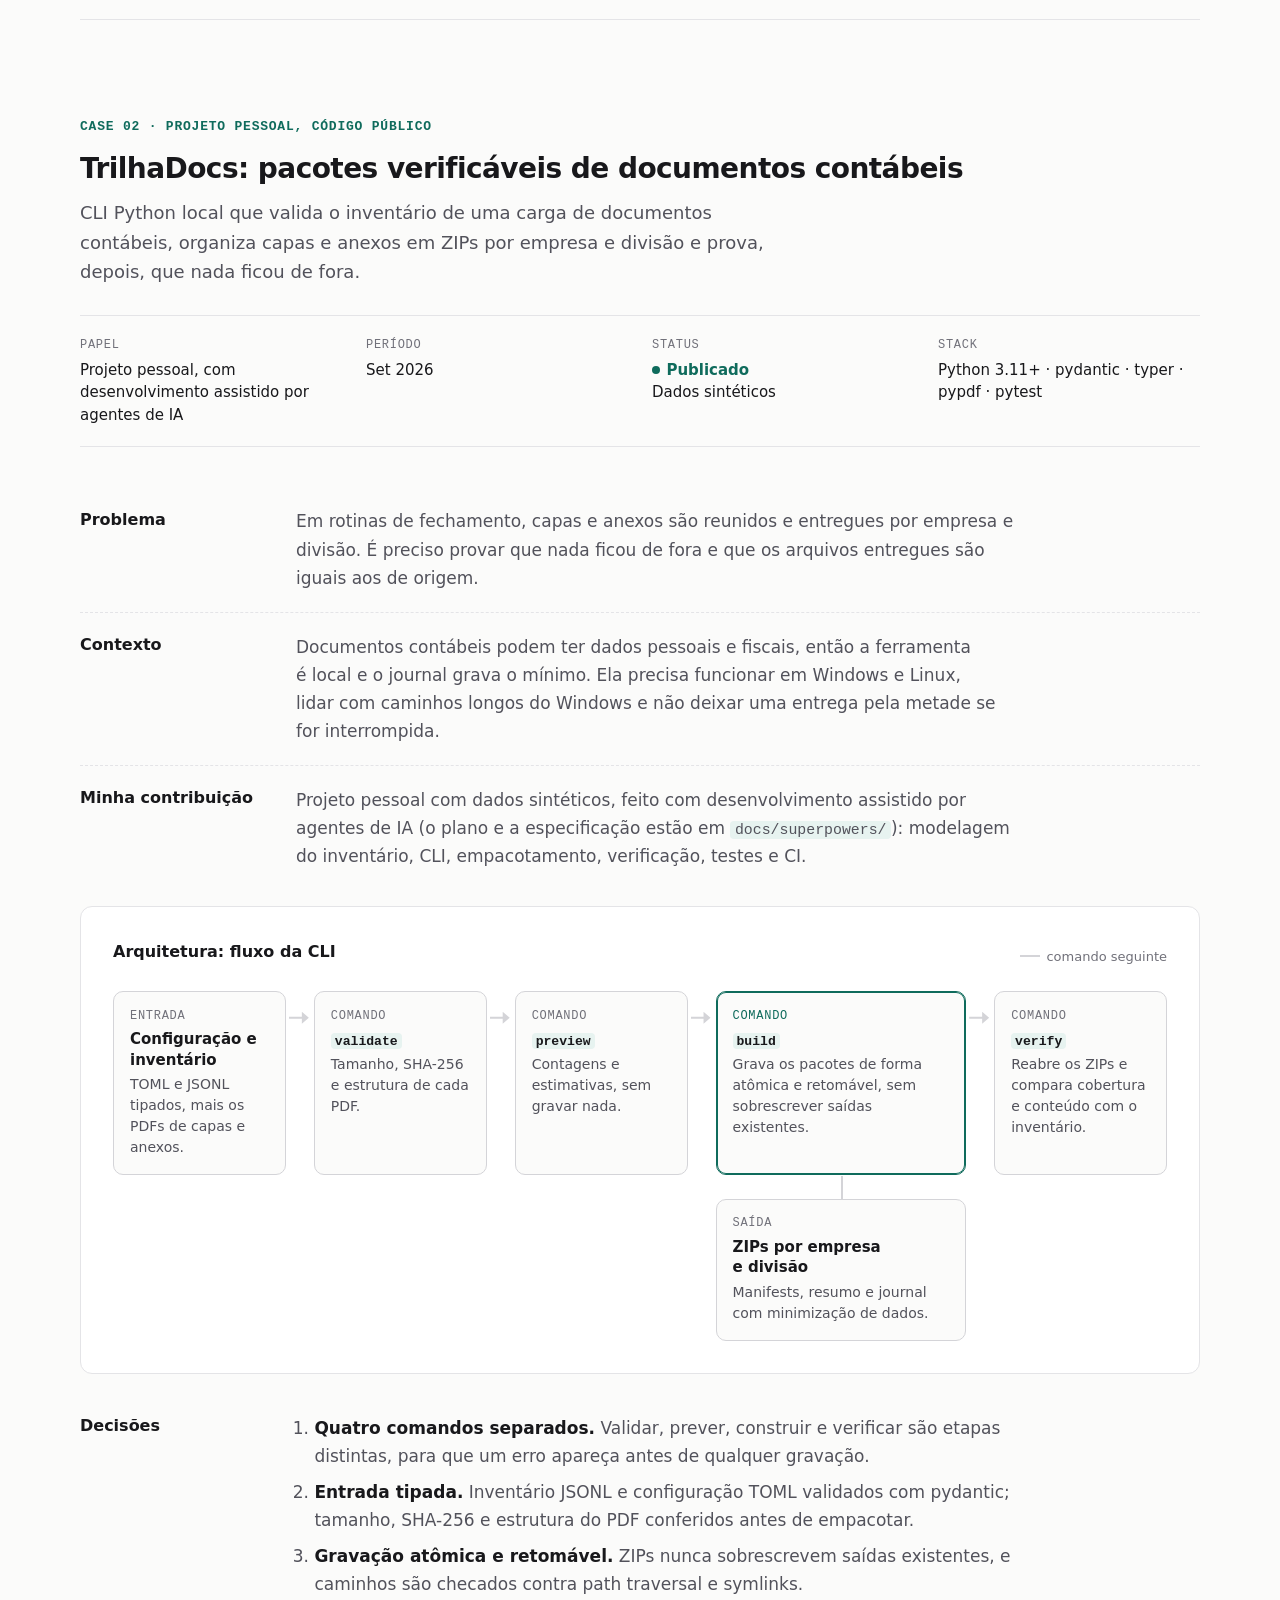
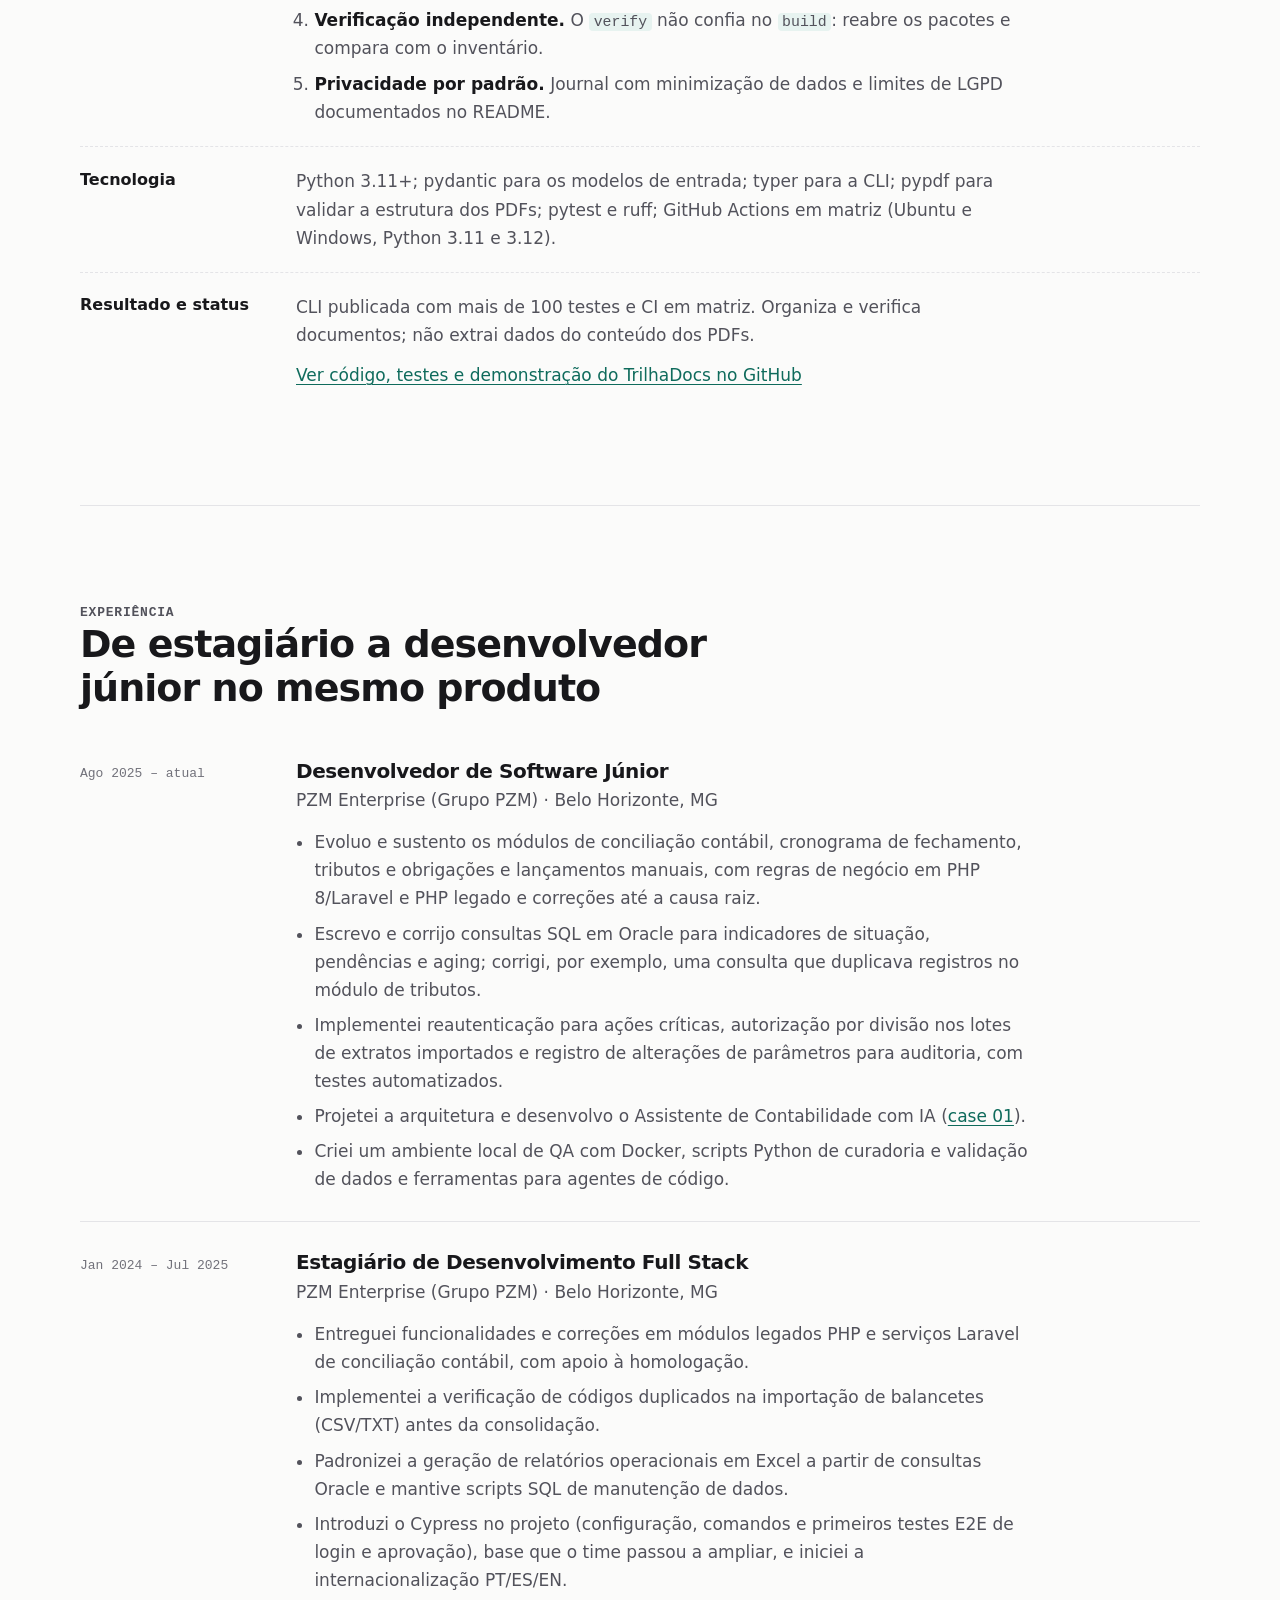
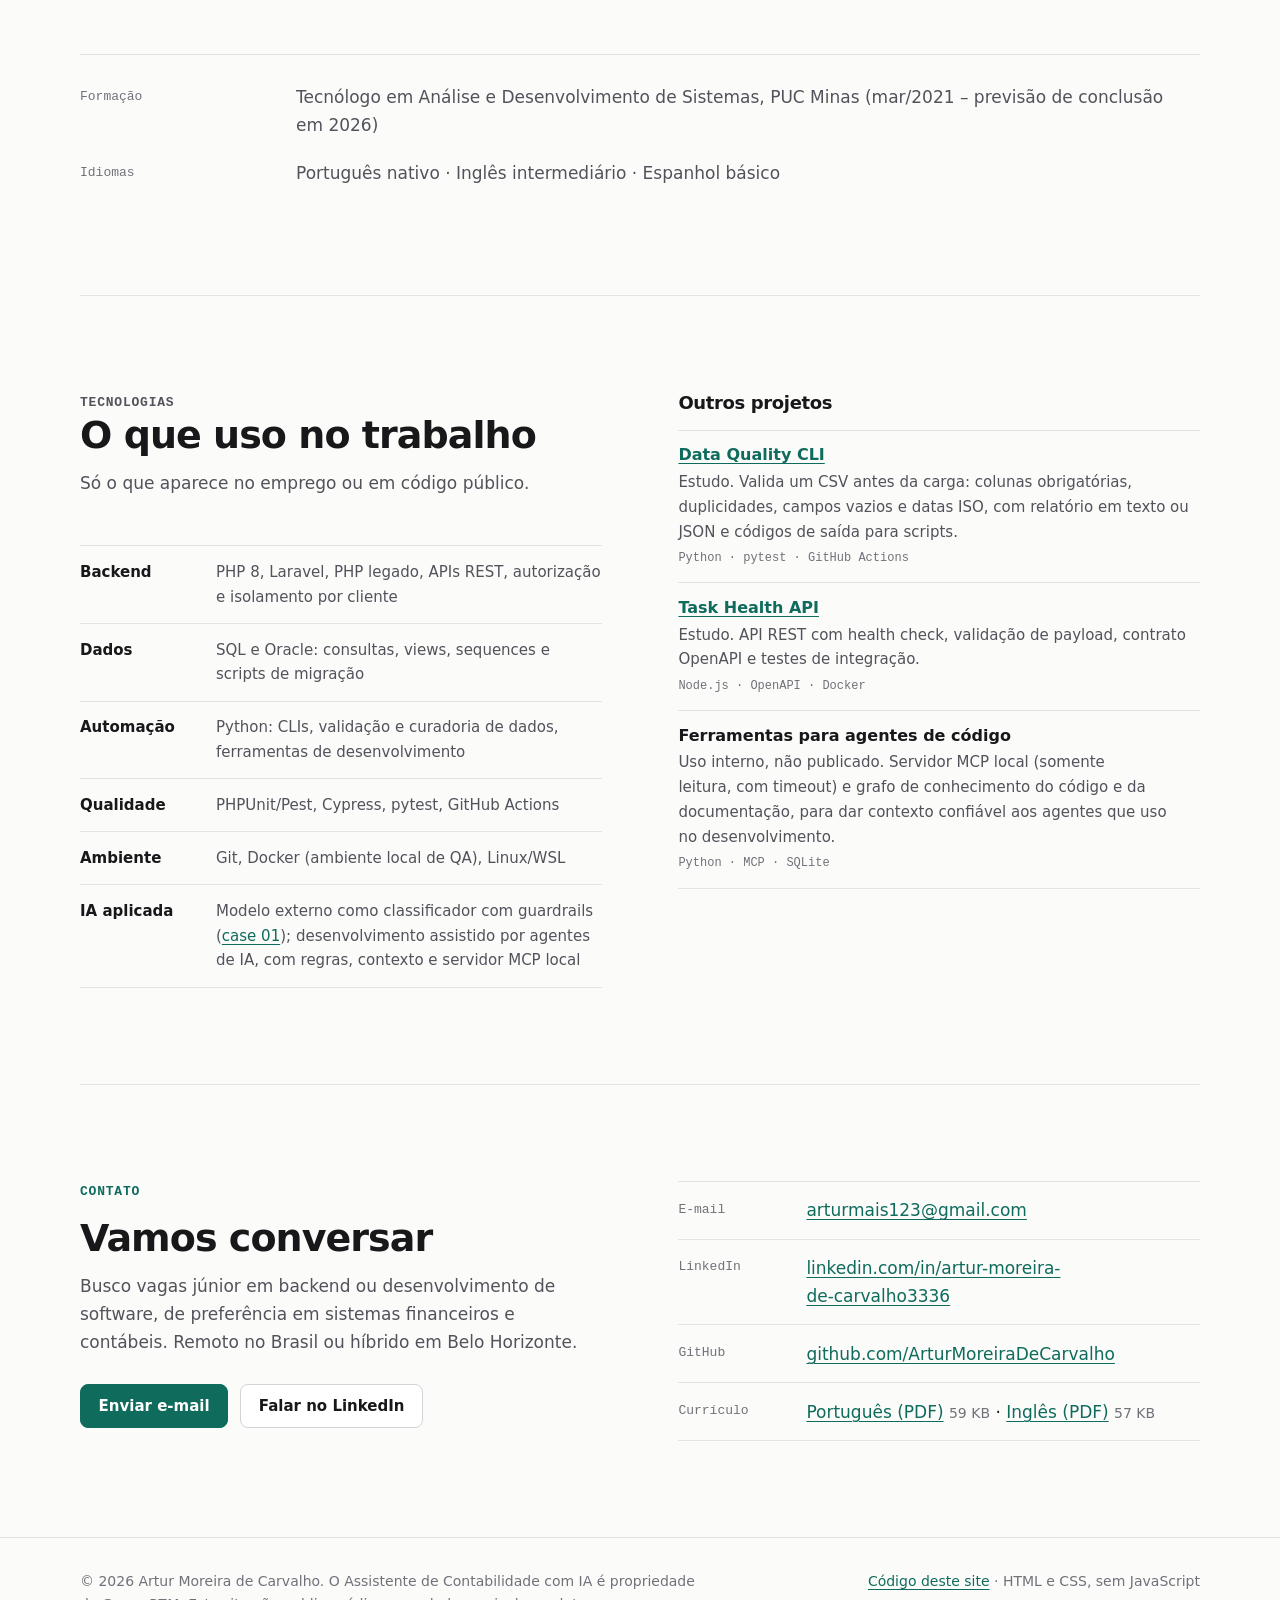
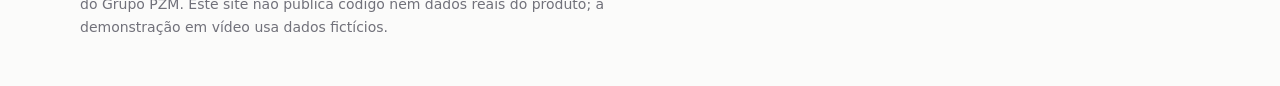
==== commit 761372af: "docs: mark AI as off-screen in the demo list and align social titles with the headline" ====
--- a/index.html
+++ b/index.html
@@ -20,7 +20,7 @@
   <meta property="og:locale:alternate" content="en_US" />
   <meta property="og:site_name" content="Artur Moreira de Carvalho" />
   <meta property="og:url" content="https://arturmoreiradecarvalho.github.io/artur-portfolio/" />
-  <meta property="og:title" content="Artur Moreira de Carvalho | Backend para sistemas financeiros e contábeis" />
+  <meta property="og:title" content="Artur Moreira de Carvalho | Desenvolvedor Back-End · PHP/Laravel, Oracle SQL e Python" />
   <meta property="og:description" content="Desenvolvedor de software júnior: PHP/Laravel, SQL/Oracle e Python. Cases do Assistente de Contabilidade com IA (com vídeo de demonstração) e do TrilhaDocs, currículo e contato." />
   <meta property="og:image" content="https://arturmoreiradecarvalho.github.io/artur-portfolio/og-image.png" />
   <meta property="og:image:type" content="image/png" />
@@ -28,7 +28,7 @@
   <meta property="og:image:height" content="630" />
   <meta property="og:image:alt" content="Artur Moreira de Carvalho, Desenvolvedor de Software Júnior. Backend PHP/Laravel, SQL/Oracle e Python para sistemas financeiros e contábeis." />
   <meta name="twitter:card" content="summary_large_image" />
-  <meta name="twitter:title" content="Artur Moreira de Carvalho | Backend para sistemas financeiros e contábeis" />
+  <meta name="twitter:title" content="Artur Moreira de Carvalho | Desenvolvedor Back-End · PHP/Laravel, Oracle SQL e Python" />
   <meta name="twitter:description" content="PHP/Laravel, SQL/Oracle e Python. Cases do Assistente de Contabilidade com IA (com vídeo de demonstração) e do TrilhaDocs, currículo e contato." />
   <meta name="twitter:image" content="https://arturmoreiradecarvalho.github.io/artur-portfolio/og-image.png" />
   <meta name="twitter:image:alt" content="Artur Moreira de Carvalho, Desenvolvedor de Software Júnior. Backend PHP/Laravel, SQL/Oracle e Python para sistemas financeiros e contábeis." />
@@ -163,7 +163,7 @@
               <li><strong>Lógica do assistente.</strong> Diagnóstico da capa (prazo, variação mensal do saldo, pendências) calculado por consultas Oracle aos dados do próprio cliente e montado por templates.</li>
               <li><strong>Automação.</strong> Checklist de pré-aprovação que confere saldos, anexos, pendências e período e sugere os próximos passos, sem aprovar sozinho.</li>
               <li><strong>Integração.</strong> O widget roda nas telas que já existem e usa identidade, cliente e permissões resolvidos no servidor.</li>
-              <li><strong>IA.</strong> Classificação da intenção da pergunta e sinalização de risco de prompt injection. Não aparece como texto gerado, porque o modelo não escreve respostas.</li>
+              <li><strong>IA (fora do vídeo).</strong> A classificação da intenção da pergunta e a sinalização de risco de prompt injection rodam nos bastidores, e o modelo não escreve respostas. O diagnóstico e o checklist acima são determinísticos.</li>
             </ul>
           </div>
         </div>
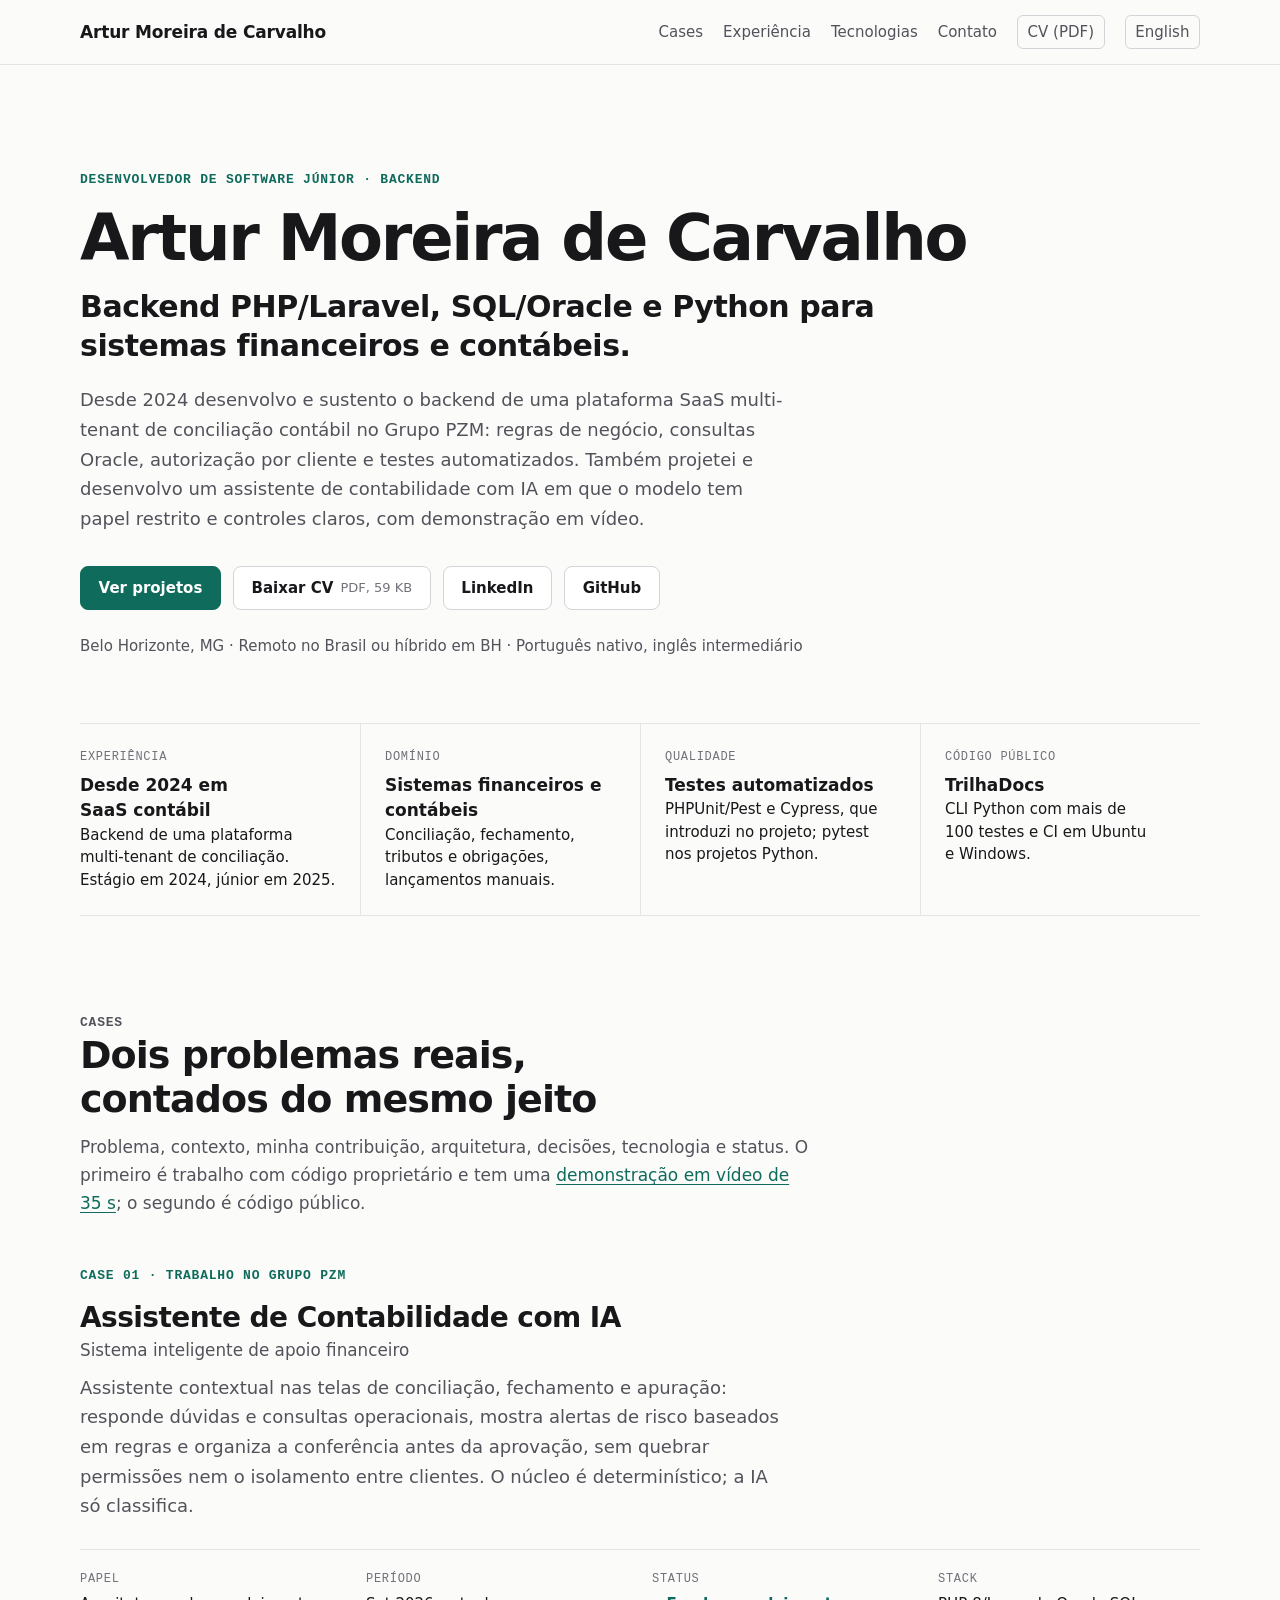
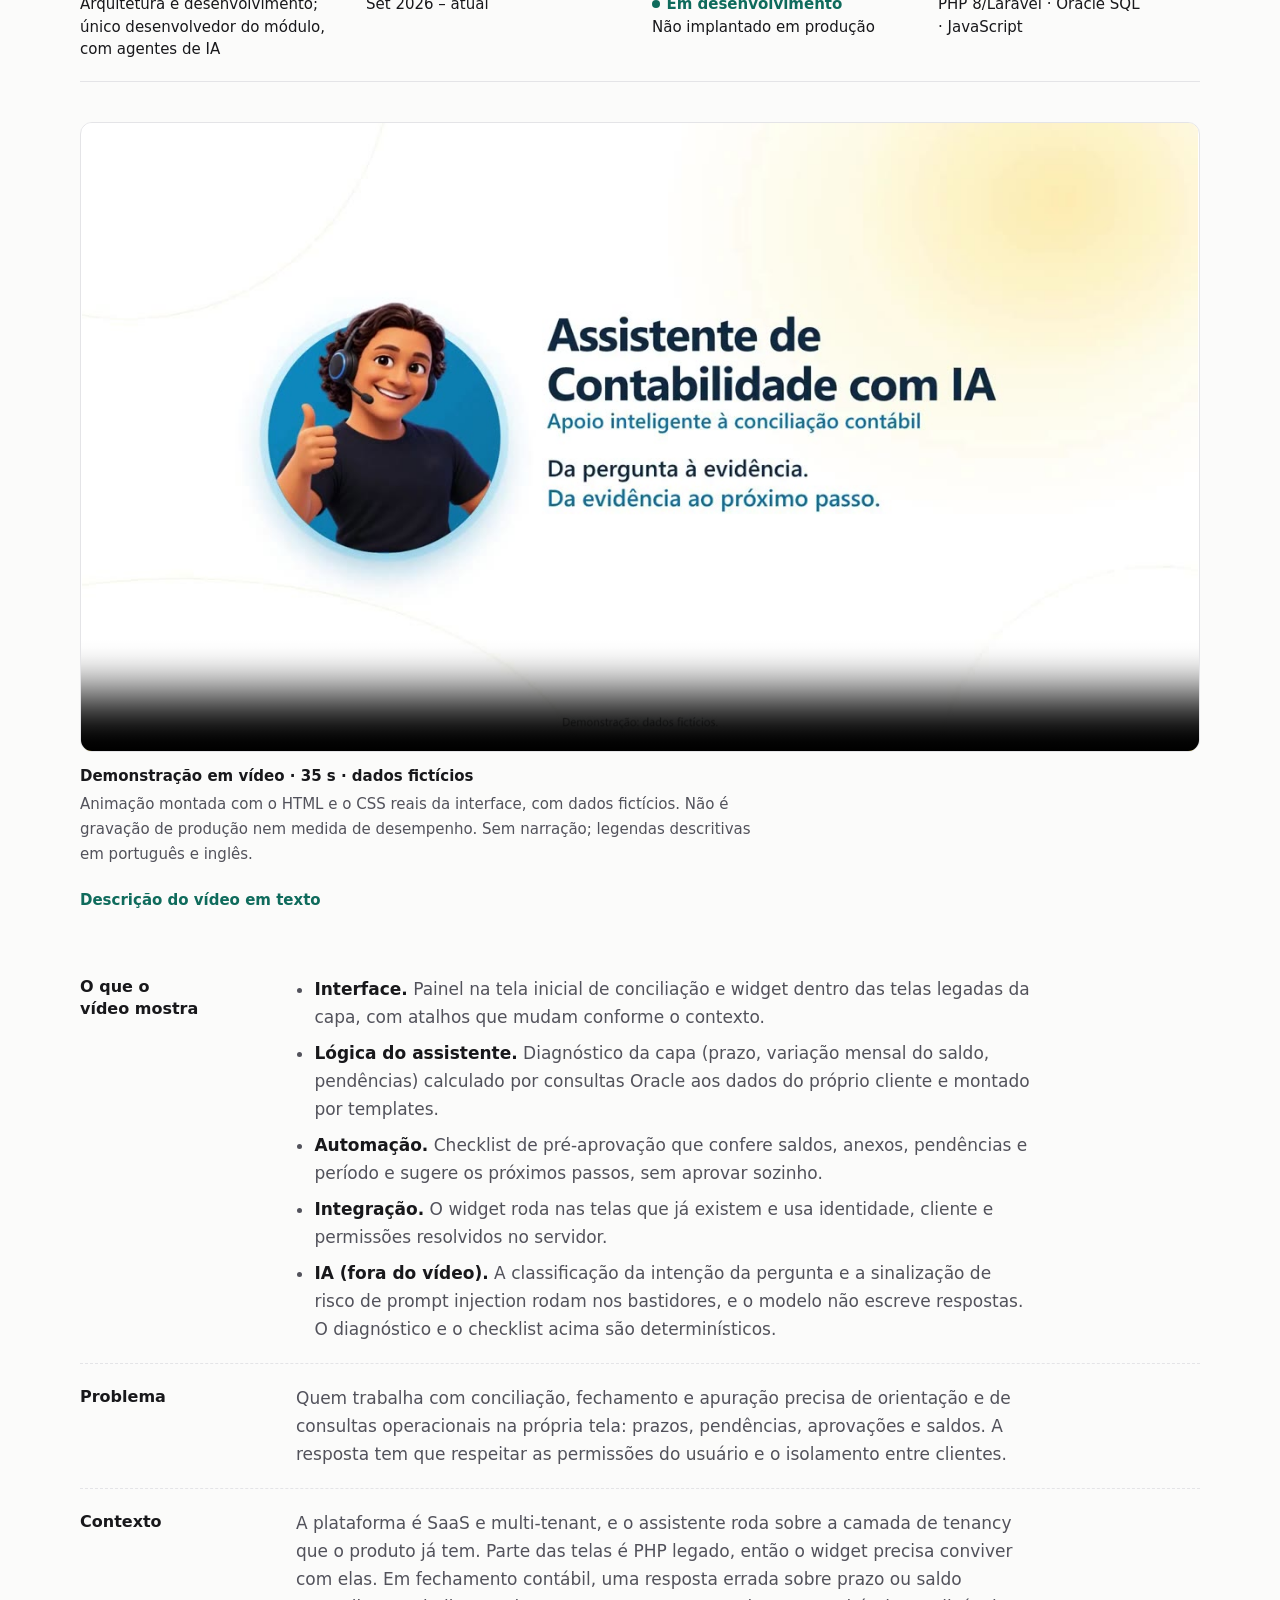
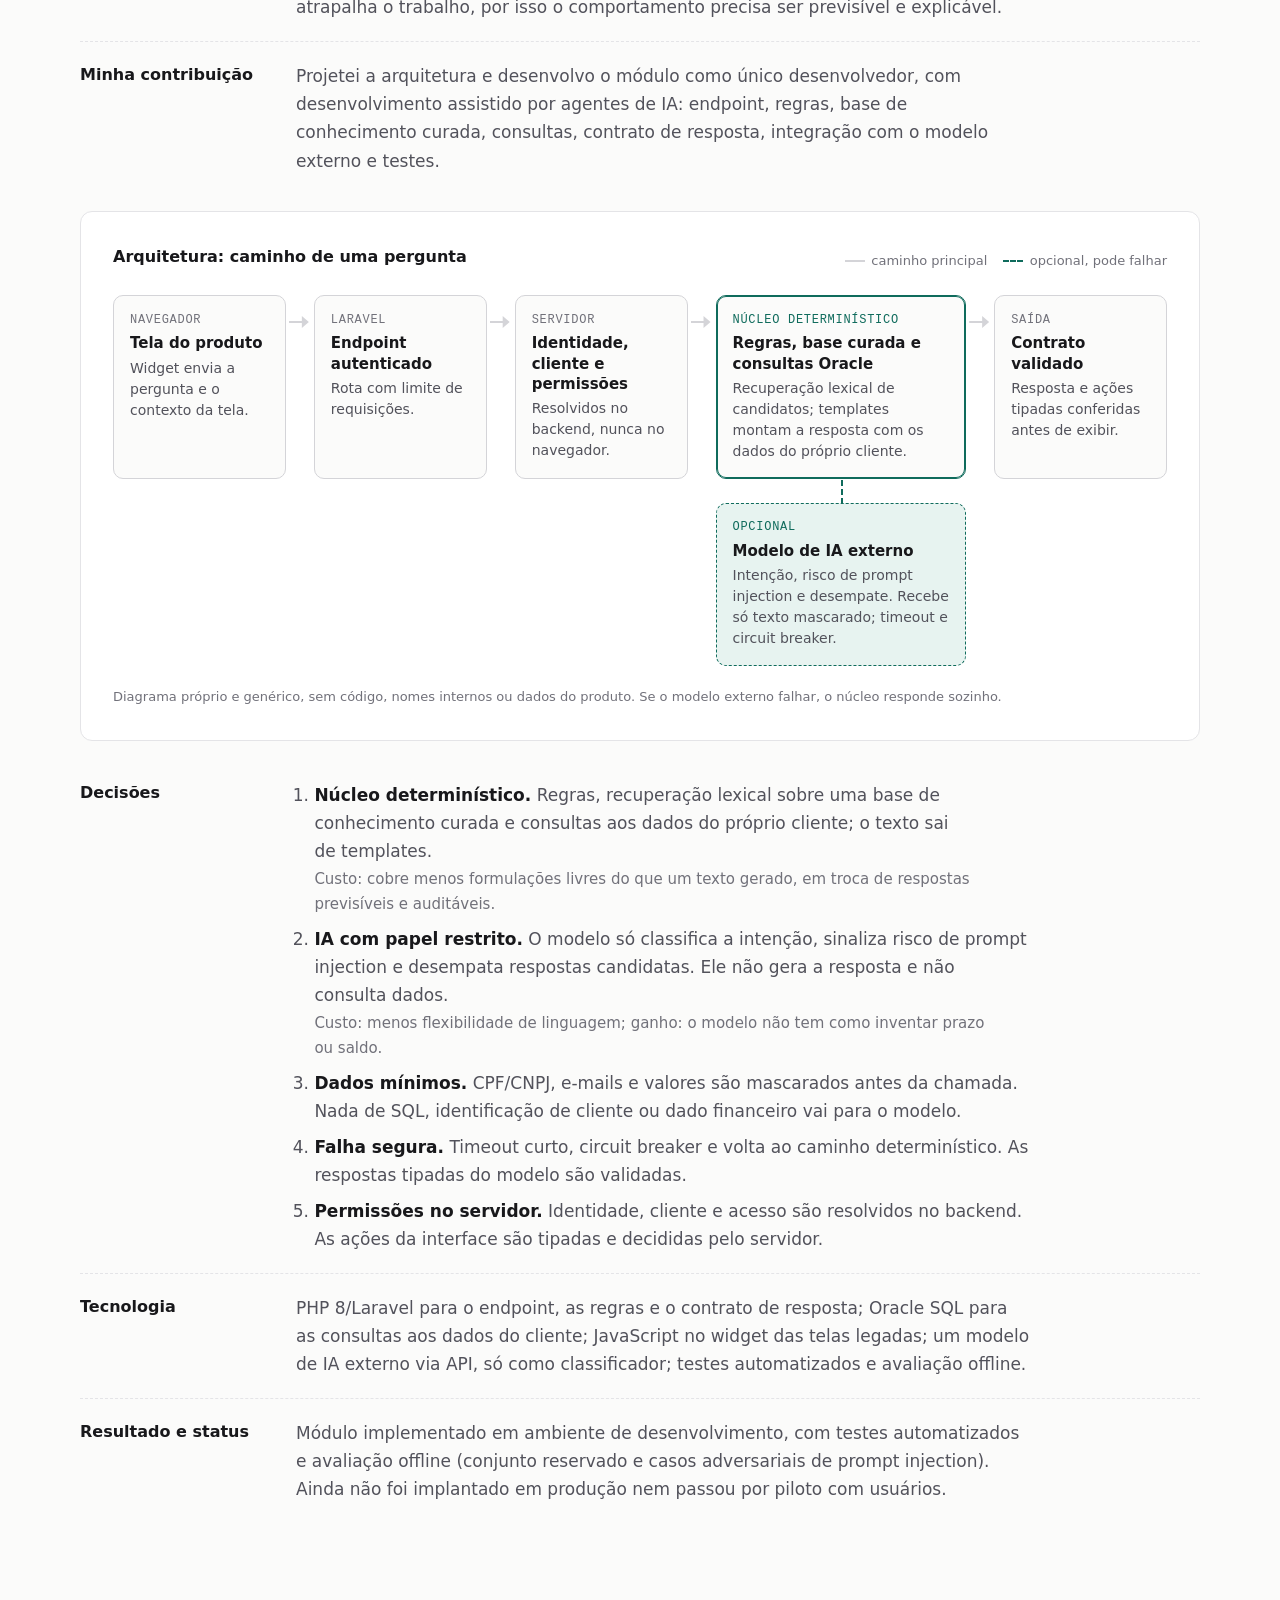
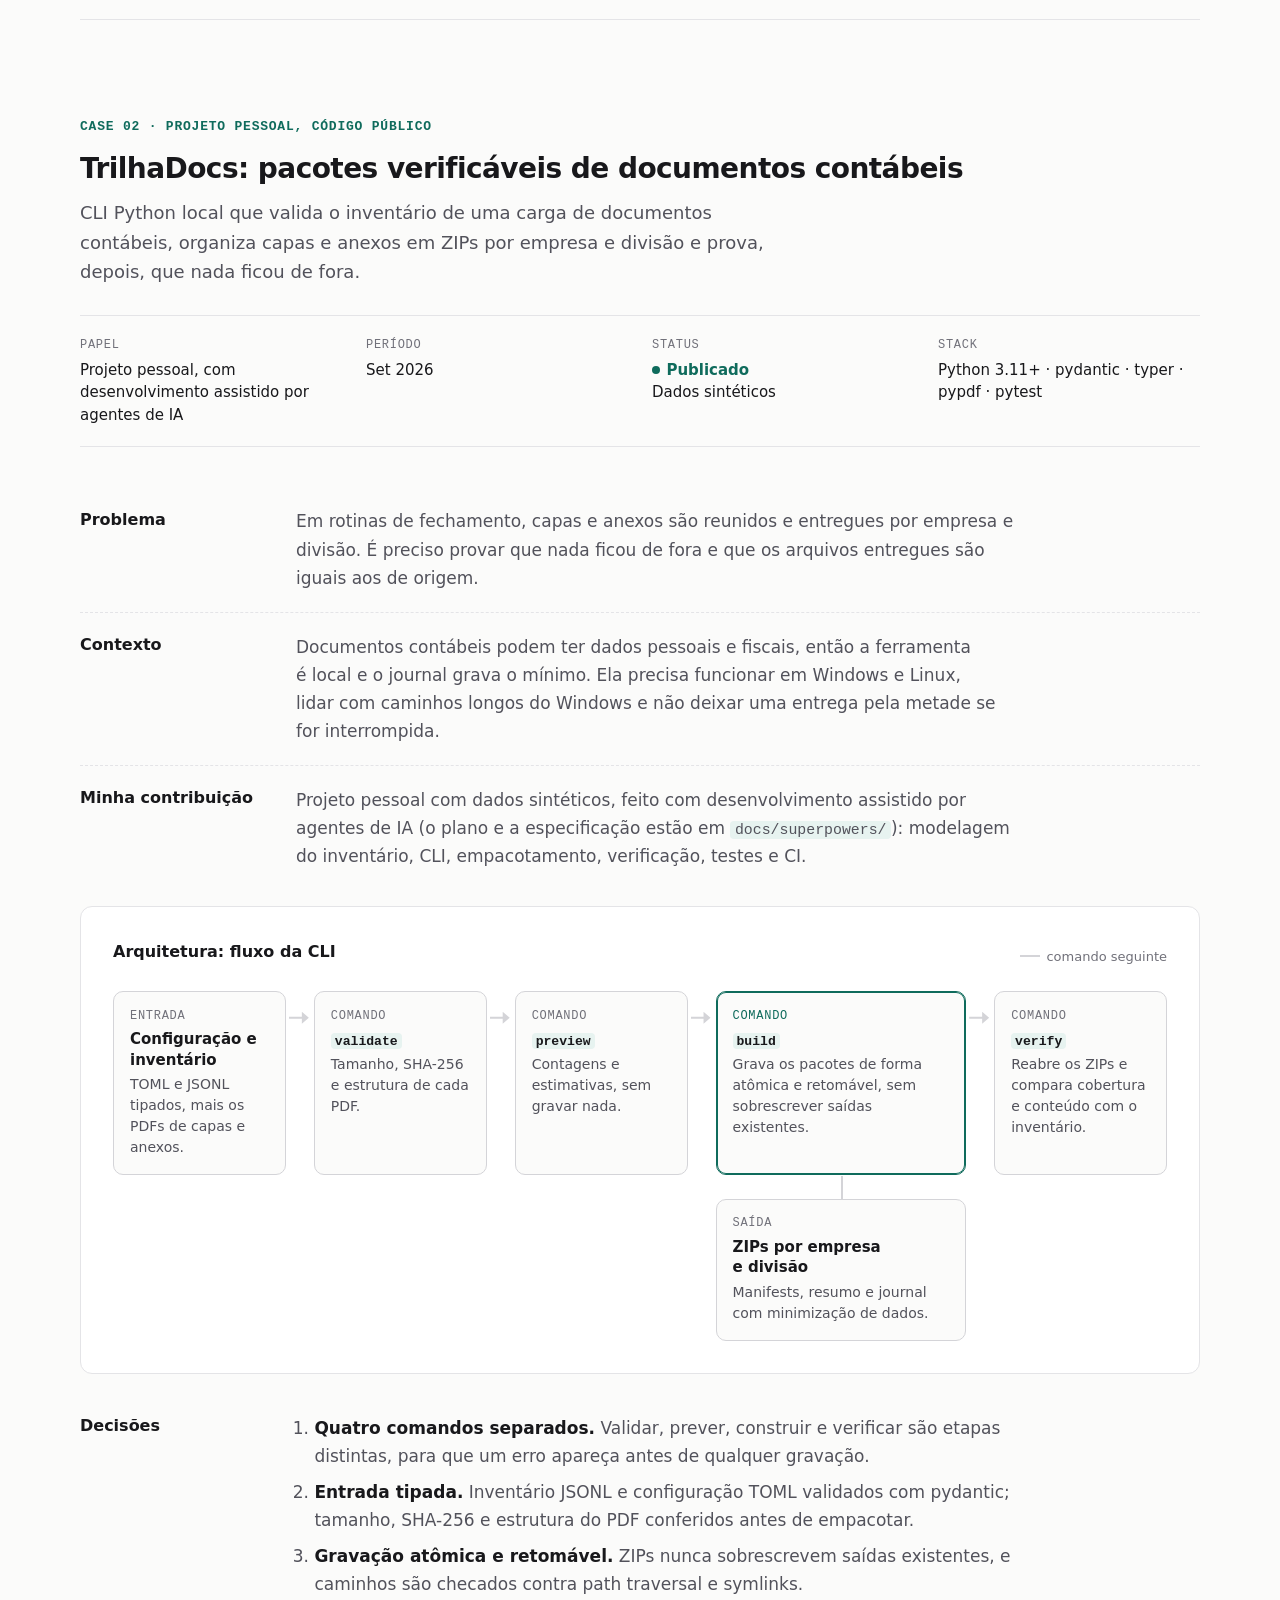
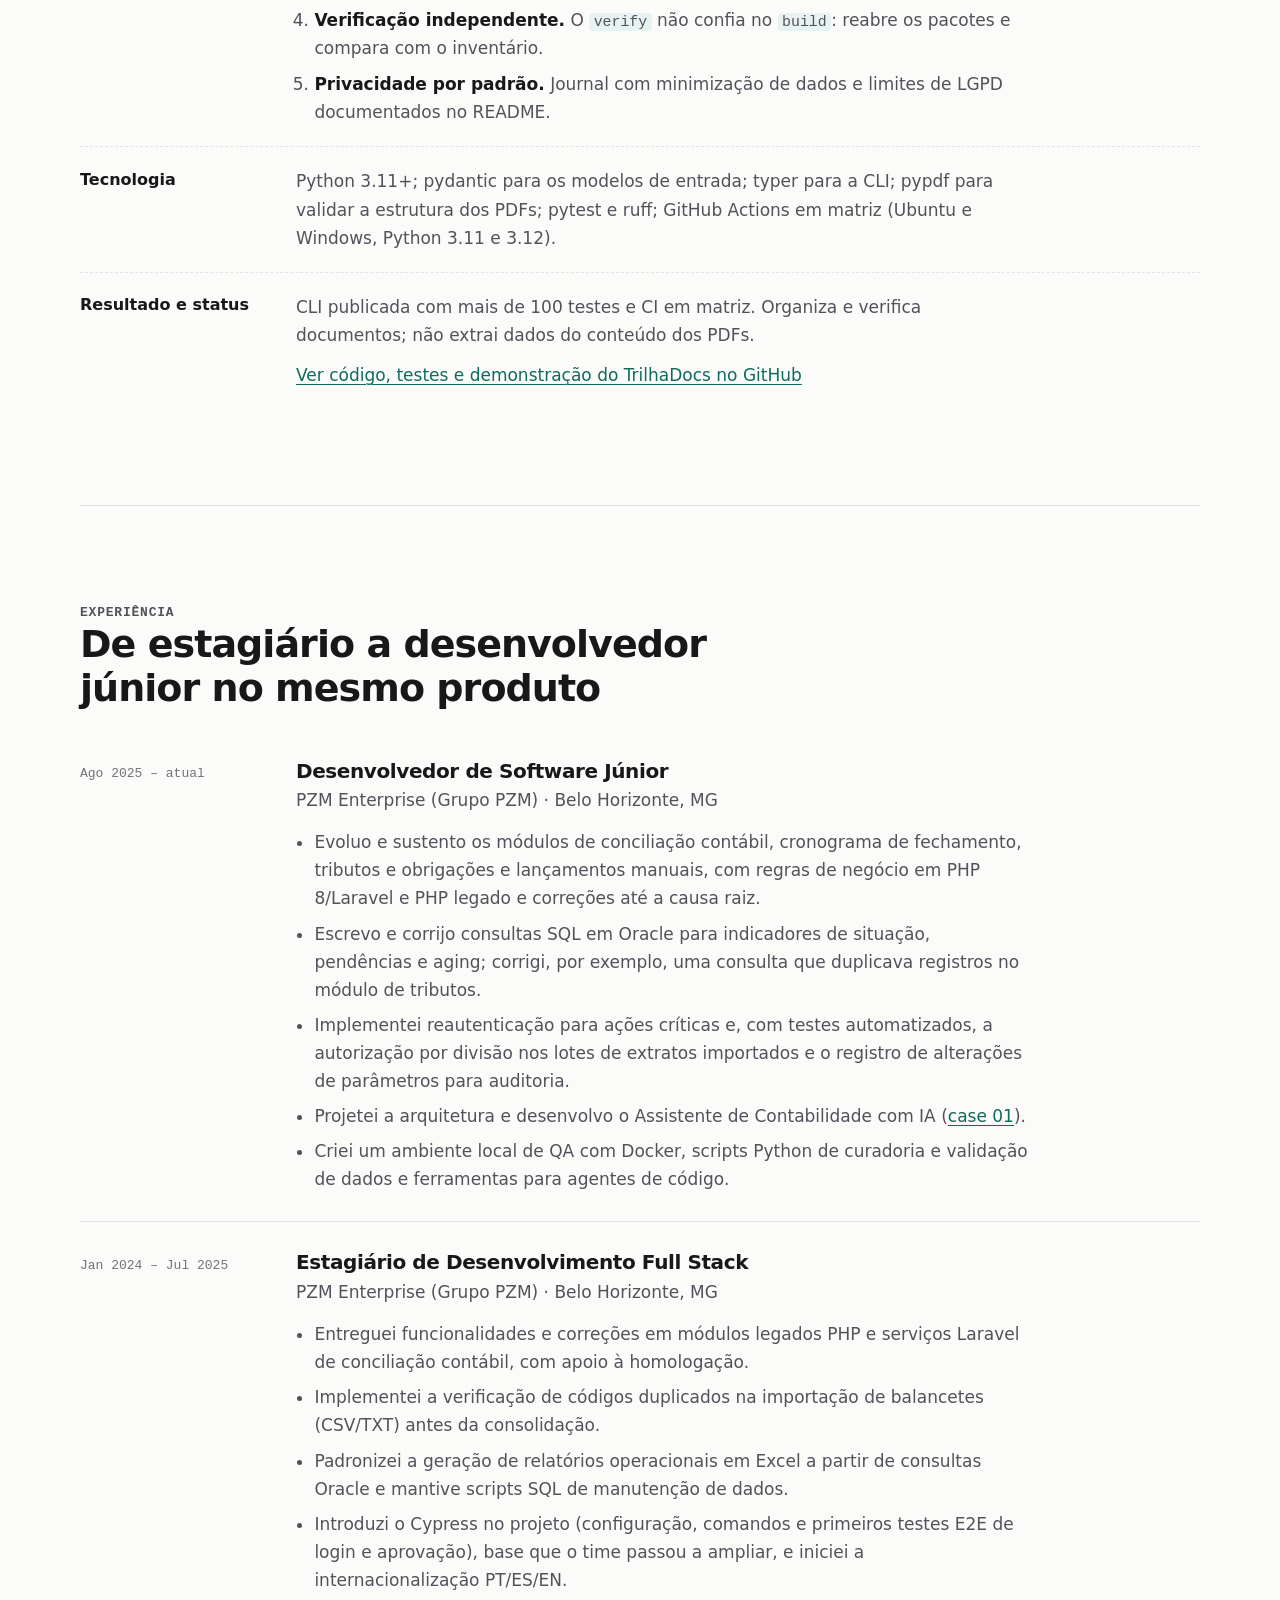
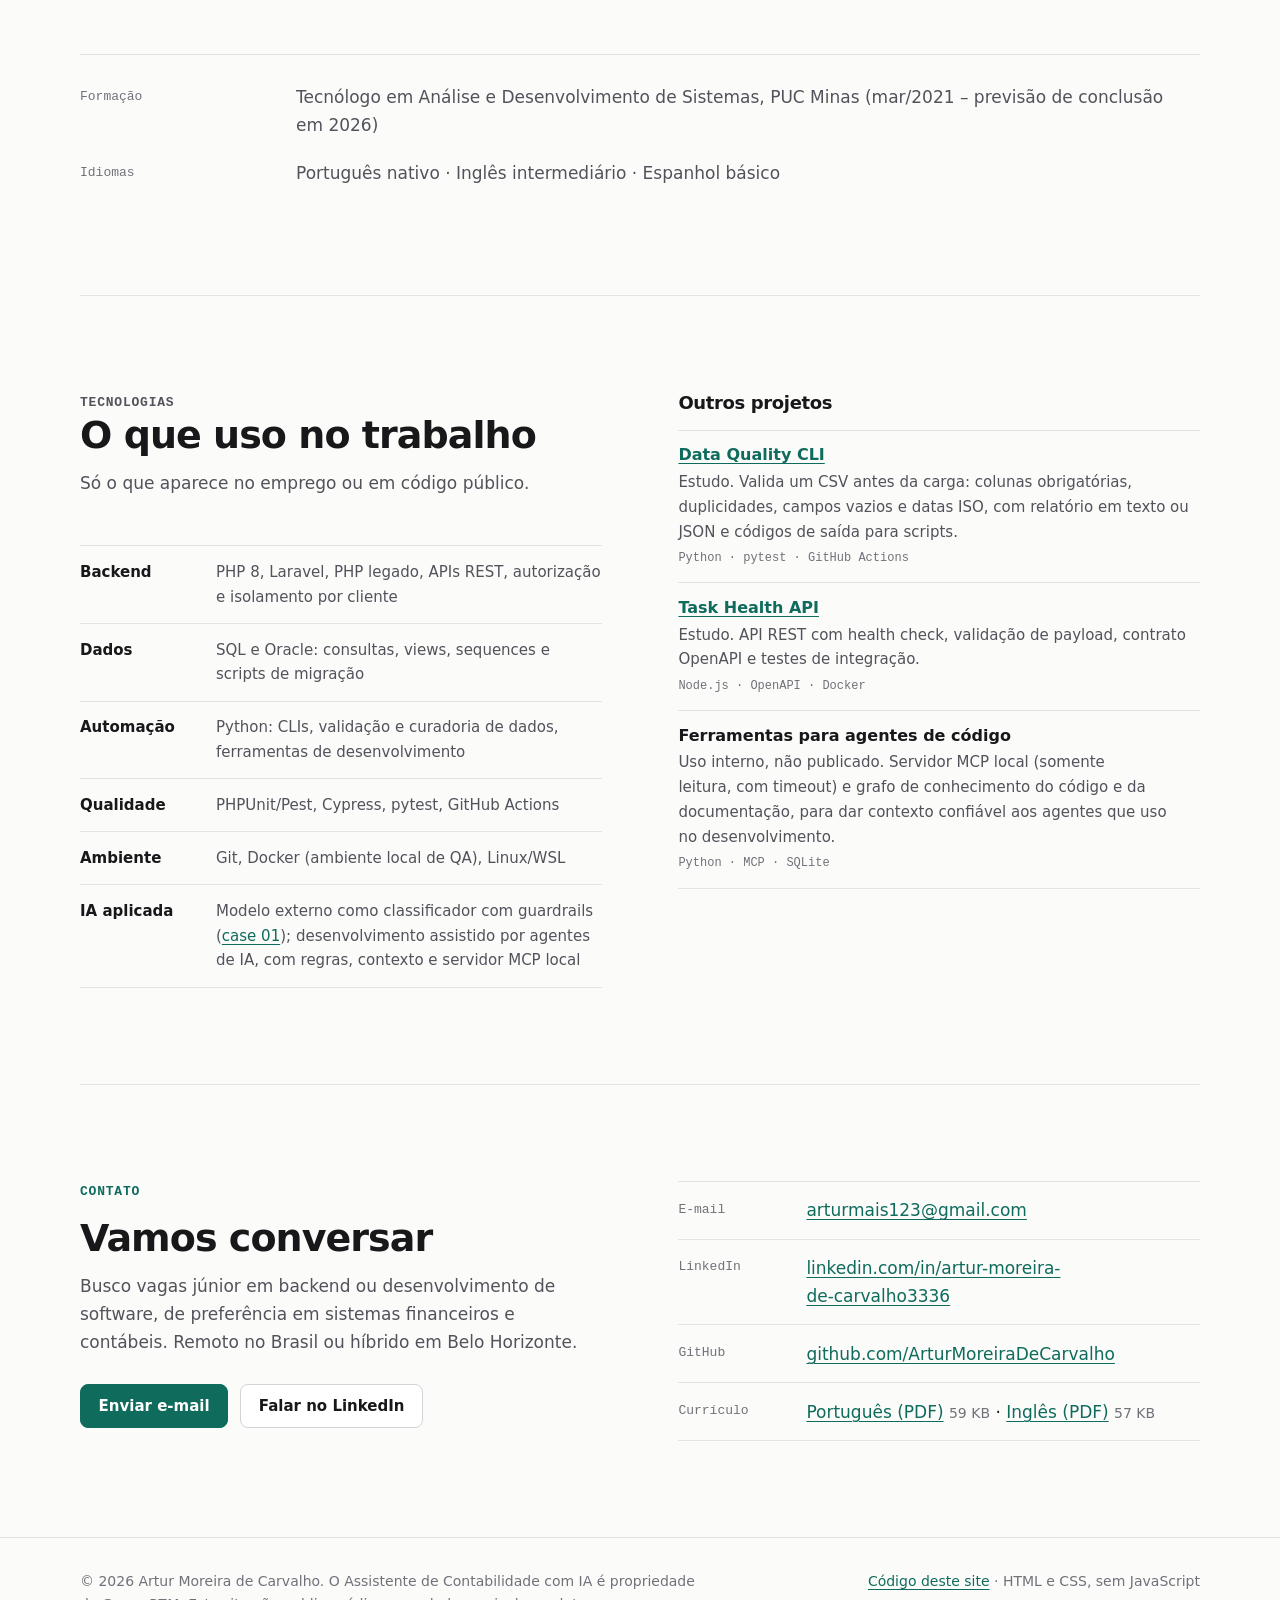
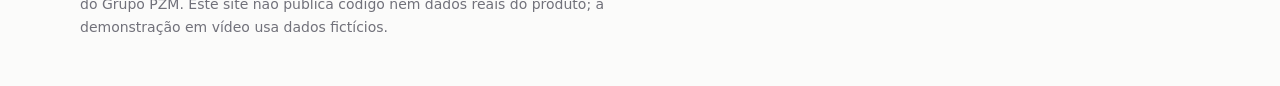
==== commit bd48b94c: "fix: scope automated-test claims to the tested security changes" ====
--- a/index.html
+++ b/index.html
@@ -302,7 +302,7 @@
             <ul>
               <li>Evoluo e sustento os módulos de conciliação contábil, cronograma de fechamento, tributos e obrigações e lançamentos manuais, com regras de negócio em PHP 8/Laravel e PHP legado e correções até a causa raiz.</li>
               <li>Escrevo e corrijo consultas SQL em Oracle para indicadores de situação, pendências e aging; corrigi, por exemplo, uma consulta que duplicava registros no módulo de tributos.</li>
-              <li>Implementei reautenticação para ações críticas, autorização por divisão nos lotes de extratos importados e registro de alterações de parâmetros para auditoria, com testes automatizados.</li>
+              <li>Implementei reautenticação para ações críticas e, com testes automatizados, a autorização por divisão nos lotes de extratos importados e o registro de alterações de parâmetros para auditoria.</li>
               <li>Projetei a arquitetura e desenvolvo o Assistente de Contabilidade com IA (<a href="#assistente-conciliacao">case 01</a>).</li>
               <li>Criei um ambiente local de QA com Docker, scripts Python de curadoria e validação de dados e ferramentas para agentes de código.</li>
             </ul>
